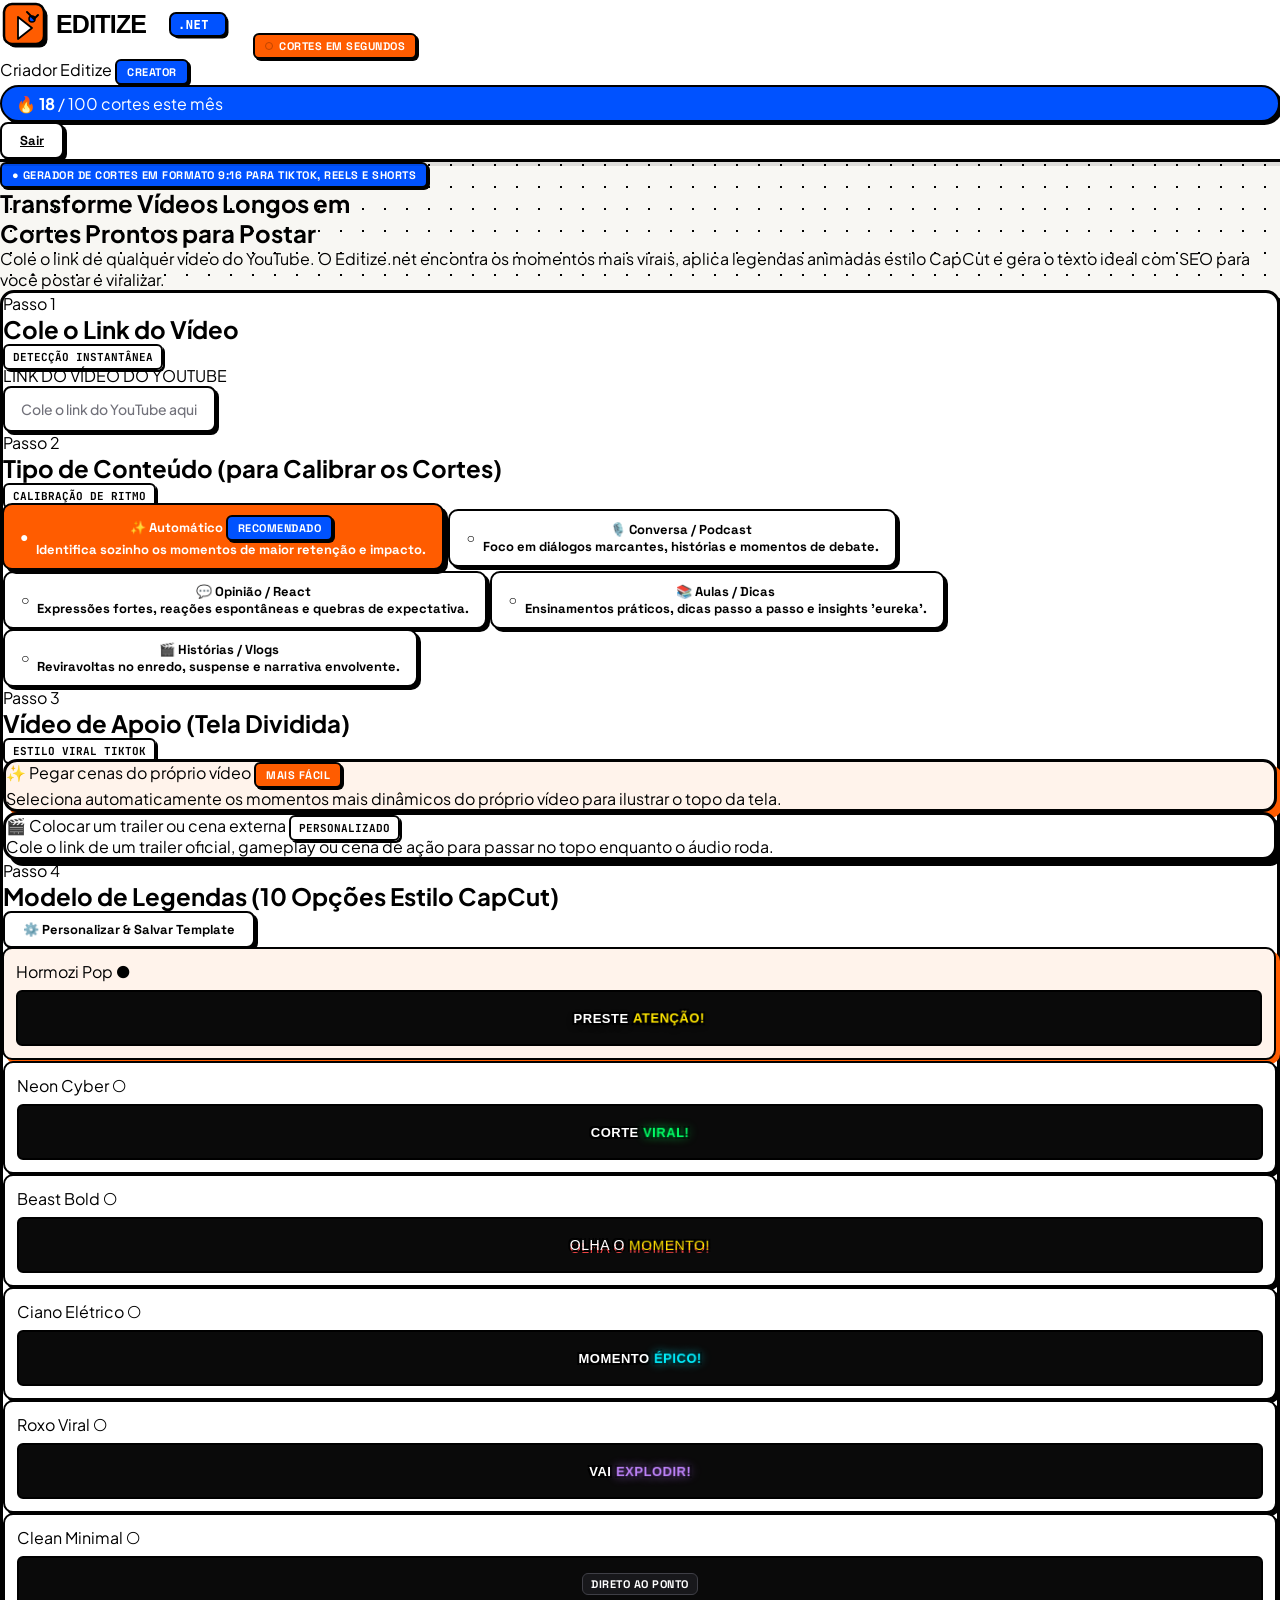
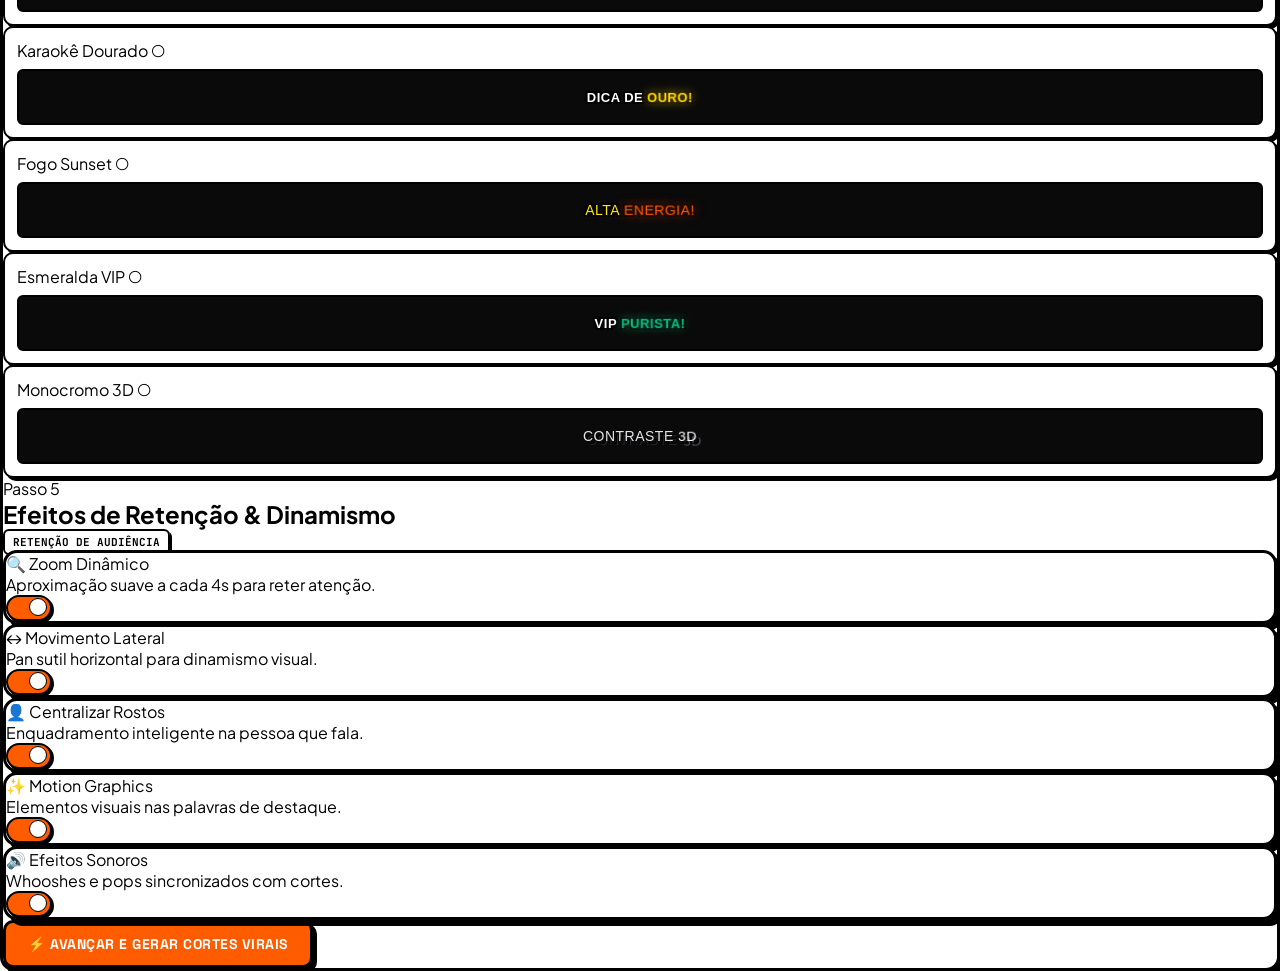
==== public/index.html @ 09a6d40c "feat: Rebranding Editize.net com Neo-Brutalist key visual, renderizacao 9:16 com legendas e limite d" ====
<!DOCTYPE html>
<html lang="pt-BR">
<head>
    <meta charset="UTF-8">
    <meta name="viewport" content="width=device-width, initial-scale=1.0">
    <title>Editize.net — Estúdio de Cortes Virais</title>
    <link rel="icon" type="image/svg+xml" href="/static/favicon.svg">
    <!-- Tailwind CDN para estilização rápida -->
    <script src="https://cdn.tailwindcss.com"></script>
    <link rel="stylesheet" href="/static/css/cortefy.css?v=3.0.0">
    <script>
        // Seleção de Tipo de Conteúdo e Estado do Aplicativo
        window.selectedGenre = 'auto';
        window.selectedSubStyle = 'hormozi_pop';

        window.setGenre = function(genre) {
            window.selectedGenre = genre;
            var chips = document.querySelectorAll('.genre-chip');
            chips.forEach(function(chip) {
                var isMatch = chip.getAttribute('data-genre') === genre || chip.id === 'genre-btn-' + genre;
                var radio = chip.querySelector('.genre-radio');
                var title = chip.querySelector('.text-sm');
                var desc = chip.querySelector('p');
                if (isMatch) {
                    chip.classList.add('genre-chip-active');
                    chip.style.backgroundColor = '#FF5C00';
                    chip.style.borderColor = '#000000';
                    chip.style.color = '#FFFFFF';
                    chip.style.boxShadow = '4px 4px 0px #000000';
                    if (radio) {
                        radio.textContent = '●';
                        radio.style.color = '#FFFFFF';
                    }
                    if (title) title.style.color = '#FFFFFF';
                    if (desc) desc.style.color = '#FFF3EB';
                } else {
                    chip.classList.remove('genre-chip-active');
                    chip.style.backgroundColor = '#FFFFFF';
                    chip.style.borderColor = '#000000';
                    chip.style.color = '#000000';
                    chip.style.boxShadow = '3px 3px 0px #000000';
                    if (radio) {
                        radio.textContent = '○';
                        radio.style.color = '#000000';
                    }
                    if (title) title.style.color = '#000000';
                    if (desc) desc.style.color = '#4B5563';
                }
            });
            var hidden = document.getElementById('selected-genre-input');
            if (hidden) hidden.value = genre;
        };

        window.setSubStyle = function(styleKey) {
            window.selectedSubStyle = styleKey;
            var cards = document.querySelectorAll('.sub-card');
            cards.forEach(function(card) {
                var isMatch = card.getAttribute('data-sub-style') === styleKey;
                var radio = card.querySelector('.sub-radio');
                if (isMatch) {
                    card.classList.add('sub-card-active');
                    if (radio) {
                        radio.textContent = '●';
                        radio.style.color = '#FF5C00';
                    }
                } else {
                    card.classList.remove('sub-card-active');
                    if (radio) {
                        radio.textContent = '○';
                        radio.style.color = '#000000';
                    }
                }
            });
            var hidden = document.getElementById('selected-sub-style-input');
            if (hidden) hidden.value = styleKey;
        };
    </script>
</head>
<body class="selection:bg-[#FF5C00] selection:text-white min-h-screen text-black">

    <!-- Cabeçalho Principal -->
    <header class="header-glass py-4 px-6 md:px-12 flex justify-between items-center sticky top-0 z-50">
        <div class="flex items-center gap-4">
            <img src="/static/logo.svg" alt="Editize.net" class="h-8">
            <span class="badge-neon hidden sm:inline-flex">
                <span class="radar-dot"></span>
                <span>Cortes em Segundos</span>
            </span>
        </div>

        <div class="flex items-center gap-3">
            <!-- Informações do Usuário Logado -->
            <div id="user-header-chip" class="hidden md:flex items-center gap-2 bg-[#F4F3EE] border-2 border-black px-3 py-1.5 rounded-lg text-xs font-bold shadow-[2px_2px_0px_#000]">
                <span id="user-name-display" class="text-black font-black">Criador Editize</span>
                <span id="user-plan-display" class="badge-blue text-[9px] py-0.5 px-1.5 uppercase font-black">Creator</span>
            </div>

            <!-- Contador Mensal de Cortes -->
            <div class="monthly-badge flex items-center gap-2.5 px-3.5 py-1.5 rounded-full text-xs">
                <span class="text-white font-bold">🔥</span>
                <span class="text-white font-bold">
                    <strong id="header-cuts-used" class="text-white font-mono">18</strong> / <span id="header-cuts-limit" class="text-blue-100">100</span> cortes este mês
                </span>
                <div class="w-16 h-2 bg-black/25 rounded-full overflow-hidden border border-black/30 hidden md:block">
                    <div id="header-cuts-bar" class="h-full bg-white rounded-full" style="width: 18%;"></div>
                </div>
            </div>

            <a href="/login" class="btn-secondary text-xs hidden sm:inline-flex" title="Alternar conta ou sair">
                <span>Sair</span>
            </a>
        </div>
    </header>

    <!-- Conteúdo Principal -->
    <main class="max-w-5xl mx-auto px-6 py-10 space-y-12">

        <!-- Apresentação -->
        <section class="text-center space-y-4 pt-2">
            <div class="badge-blue text-xs font-extrabold uppercase tracking-wider mb-1">
                <span>● Gerador de Cortes em Formato 9:16 para TikTok, Reels e Shorts</span>
            </div>
            <h1 class="text-4xl md:text-5xl font-black tracking-tight text-black font-display leading-tight">
                Transforme Vídeos Longos em <br>
                <span class="text-[#FF5C00] underline decoration-[#0052FF] decoration-4 underline-offset-4">Cortes Prontos para Postar</span>
            </h1>
            <p class="text-zinc-700 font-medium text-sm md:text-base max-w-2xl mx-auto">
                Cole o link de qualquer vídeo do YouTube. O Editize.net encontra os momentos mais virais, aplica legendas animadas estilo CapCut e gera o texto ideal com SEO para você postar e viralizar.
            </p>
        </section>

        <!-- Formulário do Estúdio (Passos 1 a 6) -->
        <section class="tech-card p-6 md:p-8 space-y-8">

            <!-- PASSO 1: Escolha do Vídeo -->
            <div class="space-y-4">
                <div class="flex items-center justify-between border-b-2 border-black pb-3">
                    <div class="flex items-center gap-3">
                        <span class="text-[#FF5C00] font-black text-sm uppercase">Passo 1</span>
                        <h2 class="text-lg font-black text-black font-display">Cole o Link do Vídeo</h2>
                    </div>
                    <span class="badge-zinc">Detecção Instantânea</span>
                </div>

                <div class="space-y-3">
                    <div class="flex items-center justify-between">
                        <label class="block text-xs font-black text-zinc-800 tracking-wider">LINK DO VÍDEO DO YOUTUBE</label>
                        <span id="preview-loading-spinner" class="text-xs text-[#FF5C00] font-bold items-center gap-1.5" style="display: none;">
                            <span class="radar-dot"></span>
                            <span>Identificando vídeo...</span>
                        </span>
                    </div>
                    <input 
                        type="text" 
                        id="input-main-url"
                        class="tech-input w-full"
                        placeholder="Cole o link do YouTube aqui (ex: https://www.youtube.com/watch?v=...)"
                        value=""
                        autocomplete="off"
                    >

                    <!-- Card de Prévia Instantânea do Vídeo -->
                    <div id="video-preview-card" class="preview-card p-4 flex flex-col sm:flex-row gap-4 items-center" style="display: none;">
                        <div class="relative w-full sm:w-48 aspect-video rounded-lg overflow-hidden border-2 border-black shrink-0 bg-zinc-950 shadow-[2px_2px_0px_#000]">
                            <img id="preview-thumb" src="" alt="Capa do Vídeo" class="w-full h-full object-cover">
                            <span id="preview-duration" class="absolute bottom-1.5 right-1.5 bg-black text-[11px] text-[#FF5C00] font-mono px-2 py-0.5 rounded border border-black font-bold">--:--</span>
                        </div>
                        <div class="flex-1 text-left space-y-1.5 w-full">
                            <div class="flex items-center gap-2">
                                <span class="badge-neon text-[10px]">
                                    <span class="radar-dot"></span>
                                    <span>Vídeo Identificado</span>
                                </span>
                                <span id="preview-channel" class="text-xs text-zinc-700 font-bold truncate max-w-[200px]"></span>
                            </div>
                            <h3 id="preview-title" class="text-sm sm:text-base font-black text-black line-clamp-2"></h3>
                            <p class="text-xs text-zinc-600 font-medium">
                                Vídeo identificado com sucesso! Configure as preferências abaixo para calibrar seus cortes.
                            </p>
                        </div>
                    </div>
                </div>
            </div>

            <!-- PASSO 2: Tipo de Conteúdo -->
            <div class="space-y-4">
                <div class="flex items-center justify-between border-b-2 border-black pb-3">
                    <div class="flex items-center gap-3">
                        <span class="text-[#FF5C00] font-black text-sm uppercase">Passo 2</span>
                        <h2 class="text-lg font-black text-black font-display">Tipo de Conteúdo (para Calibrar os Cortes)</h2>
                    </div>
                    <span class="badge-zinc">Calibração de Ritmo</span>
                </div>

                <input type="hidden" id="selected-genre-input" value="auto">
                <div id="genre-container" class="grid grid-cols-1 sm:grid-cols-2 md:grid-cols-3 gap-3">
                    <!-- Automático -->
                    <button type="button" data-genre="auto" onclick="setGenre('auto')" id="genre-btn-auto" class="genre-chip genre-chip-active text-left p-3.5 rounded-xl flex items-start gap-3 transition-all" style="background-color: #FF5C00; border-color: #000000; color: #FFFFFF; box-shadow: 4px 4px 0px #000000;">
                        <span class="genre-radio text-base leading-none font-black shrink-0 mt-0.5" style="color: #FFFFFF;">●</span>
                        <div>
                            <div class="text-sm font-black text-white flex items-center gap-1.5">
                                <span>✨ Automático</span>
                                <span class="badge-blue text-[9px] py-0 px-1.5">Recomendado</span>
                            </div>
                            <p class="text-xs text-orange-100 font-medium mt-1">Identifica sozinho os momentos de maior retenção e impacto.</p>
                        </div>
                    </button>

                    <!-- Conversa / Podcast -->
                    <button type="button" data-genre="podcast" onclick="setGenre('podcast')" id="genre-btn-podcast" class="genre-chip text-left p-3.5 rounded-xl flex items-start gap-3 transition-all">
                        <span class="genre-radio text-base leading-none font-black shrink-0 mt-0.5" style="color: #000000;">○</span>
                        <div>
                            <div class="text-sm font-black text-black">🎙️ Conversa / Podcast</div>
                            <p class="text-xs text-zinc-600 font-medium mt-1">Foco em diálogos marcantes, histórias e momentos de debate.</p>
                        </div>
                    </button>

                    <!-- Opinião / React -->
                    <button type="button" data-genre="commentary" onclick="setGenre('commentary')" id="genre-btn-commentary" class="genre-chip text-left p-3.5 rounded-xl flex items-start gap-3 transition-all">
                        <span class="genre-radio text-base leading-none font-black shrink-0 mt-0.5" style="color: #000000;">○</span>
                        <div>
                            <div class="text-sm font-black text-black">💬 Opinião / React</div>
                            <p class="text-xs text-zinc-600 font-medium mt-1">Expressões fortes, reações espontâneas e quebras de expectativa.</p>
                        </div>
                    </button>

                    <!-- Aulas / Dicas -->
                    <button type="button" data-genre="academic" onclick="setGenre('academic')" id="genre-btn-academic" class="genre-chip text-left p-3.5 rounded-xl flex items-start gap-3 transition-all">
                        <span class="genre-radio text-base leading-none font-black shrink-0 mt-0.5" style="color: #000000;">○</span>
                        <div>
                            <div class="text-sm font-black text-black">📚 Aulas / Dicas</div>
                            <p class="text-xs text-zinc-600 font-medium mt-1">Ensinamentos práticos, dicas passo a passo e insights 'eureka'.</p>
                        </div>
                    </button>

                    <!-- Histórias / Vlogs -->
                    <button type="button" data-genre="vlog" onclick="setGenre('vlog')" id="genre-btn-vlog" class="genre-chip text-left p-3.5 rounded-xl flex items-start gap-3 transition-all">
                        <span class="genre-radio text-base leading-none font-black shrink-0 mt-0.5" style="color: #000000;">○</span>
                        <div>
                            <div class="text-sm font-black text-black">🎬 Histórias / Vlogs</div>
                            <p class="text-xs text-zinc-600 font-medium mt-1">Reviravoltas no enredo, suspense e narrativa envolvente.</p>
                        </div>
                    </button>
                </div>
            </div>

            <!-- PASSO 3: Vídeo de Apoio (Tela Dividida) -->
            <div class="space-y-4">
                <div class="flex items-center justify-between border-b-2 border-black pb-3">
                    <div class="flex items-center gap-3">
                        <span class="text-[#FF5C00] font-black text-sm uppercase">Passo 3</span>
                        <h2 class="text-lg font-black text-black font-display">Vídeo de Apoio (Tela Dividida)</h2>
                    </div>
                    <span class="badge-zinc">Estilo Viral TikTok</span>
                </div>

                <div class="grid grid-cols-1 md:grid-cols-2 gap-4">
                    <!-- Opção A: Cenas do próprio vídeo -->
                    <div 
                        id="btn-broll-auto"
                        onclick="setBRollMode('auto_extract')"
                        class="tech-card tech-card-active p-4 cursor-pointer flex flex-col justify-between"
                    >
                        <div class="flex items-center justify-between mb-2">
                            <span class="text-sm font-black text-black">✨ Pegar cenas do próprio vídeo</span>
                            <span class="badge-neon text-[10px]">MAIS FÁCIL</span>
                        </div>
                        <p class="text-xs text-zinc-700 font-medium">
                            Seleciona automaticamente os momentos mais dinâmicos do próprio vídeo para ilustrar o topo da tela.
                        </p>
                    </div>

                    <!-- Opção B: Trailer ou Vídeo Externo -->
                    <div 
                        id="btn-broll-ext"
                        onclick="setBRollMode('external')"
                        class="tech-card p-4 cursor-pointer flex flex-col justify-between"
                    >
                        <div class="flex items-center justify-between mb-2">
                            <span class="text-sm font-black text-black">🎬 Colocar um trailer ou cena externa</span>
                            <span class="badge-zinc text-[10px]">PERSONALIZADO</span>
                        </div>
                        <p class="text-xs text-zinc-700 font-medium">
                            Cole o link de um trailer oficial, gameplay ou cena de ação para passar no topo enquanto o áudio roda.
                        </p>
                    </div>
                </div>

                <!-- Input Condicional de Vídeo Externo -->
                <div id="broll-external-input" class="space-y-2 pt-1" style="display: none;">
                    <label class="block text-xs font-black text-zinc-800 tracking-wider">LINK DO TRAILER OU CENA NO YOUTUBE</label>
                    <input 
                        type="text" 
                        id="input-broll-url"
                        class="tech-input w-full"
                        placeholder="Cole aqui o link do trailer ou cena (ex: https://www.youtube.com/watch?v=...)"
                    >
                </div>
            </div>

            <!-- PASSO 4: Modelo de Legendas (10 Opções CapCut + Personalizador + Template) -->
            <div class="space-y-4">
                <div class="flex items-center justify-between border-b-2 border-black pb-3">
                    <div class="flex items-center gap-3">
                        <span class="text-[#FF5C00] font-black text-sm uppercase">Passo 4</span>
                        <h2 class="text-lg font-black text-black font-display">Modelo de Legendas (10 Opções Estilo CapCut)</h2>
                    </div>
                    <button type="button" onclick="toggleCustomizeDrawer()" class="btn-secondary text-xs py-1.5 px-3">
                        <span>⚙️ Personalizar & Salvar Template</span>
                    </button>
                </div>

                <input type="hidden" id="selected-sub-style-input" value="hormozi_pop">

                <!-- Grid com os 10 Modelos -->
                <div class="grid grid-cols-2 sm:grid-cols-3 md:grid-cols-5 gap-3">
                    
                    <!-- 1. Hormozi Pop -->
                    <div data-sub-style="hormozi_pop" onclick="setSubStyle('hormozi_pop')" class="sub-card sub-card-active">
                        <div class="flex items-center justify-between">
                            <span class="text-xs font-black text-black">Hormozi Pop</span>
                            <span class="sub-radio text-[#FF5C00] font-black text-xs">●</span>
                        </div>
                        <div class="sub-preview-box">
                            <span class="sub-style-hormozi">PRESTE <span class="anim-word">ATENÇÃO!</span></span>
                        </div>
                    </div>

                    <!-- 2. Neon Cyber -->
                    <div data-sub-style="neon_cyber" onclick="setSubStyle('neon_cyber')" class="sub-card">
                        <div class="flex items-center justify-between">
                            <span class="text-xs font-black text-black">Neon Cyber</span>
                            <span class="sub-radio text-black font-black text-xs">○</span>
                        </div>
                        <div class="sub-preview-box">
                            <span class="sub-style-neon">CORTE <span class="anim-word">VIRAL!</span></span>
                        </div>
                    </div>

                    <!-- 3. Beast Bold -->
                    <div data-sub-style="beast_bold" onclick="setSubStyle('beast_bold')" class="sub-card">
                        <div class="flex items-center justify-between">
                            <span class="text-xs font-black text-black">Beast Bold</span>
                            <span class="sub-radio text-black font-black text-xs">○</span>
                        </div>
                        <div class="sub-preview-box">
                            <span class="sub-style-beast">OLHA O <span class="anim-word">MOMENTO!</span></span>
                        </div>
                    </div>

                    <!-- 4. Ciano Elétrico -->
                    <div data-sub-style="cyan_electric" onclick="setSubStyle('cyan_electric')" class="sub-card">
                        <div class="flex items-center justify-between">
                            <span class="text-xs font-black text-black">Ciano Elétrico</span>
                            <span class="sub-radio text-black font-black text-xs">○</span>
                        </div>
                        <div class="sub-preview-box">
                            <span class="sub-style-cyan">MOMENTO <span class="anim-word">ÉPICO!</span></span>
                        </div>
                    </div>

                    <!-- 5. Roxo Viral -->
                    <div data-sub-style="purple_viral" onclick="setSubStyle('purple_viral')" class="sub-card">
                        <div class="flex items-center justify-between">
                            <span class="text-xs font-black text-black">Roxo Viral</span>
                            <span class="sub-radio text-black font-black text-xs">○</span>
                        </div>
                        <div class="sub-preview-box">
                            <span class="sub-style-purple">VAI <span class="anim-word">EXPLODIR!</span></span>
                        </div>
                    </div>

                    <!-- 6. Clean Minimal -->
                    <div data-sub-style="clean_minimal" onclick="setSubStyle('clean_minimal')" class="sub-card">
                        <div class="flex items-center justify-between">
                            <span class="text-xs font-black text-black">Clean Minimal</span>
                            <span class="sub-radio text-black font-black text-xs">○</span>
                        </div>
                        <div class="sub-preview-box">
                            <span class="sub-style-minimal">DIRETO AO PONTO</span>
                        </div>
                    </div>

                    <!-- 7. Karaokê Dourado -->
                    <div data-sub-style="gold_karaoke" onclick="setSubStyle('gold_karaoke')" class="sub-card">
                        <div class="flex items-center justify-between">
                            <span class="text-xs font-black text-black">Karaokê Dourado</span>
                            <span class="sub-radio text-black font-black text-xs">○</span>
                        </div>
                        <div class="sub-preview-box">
                            <span class="sub-style-gold">DICA DE <span class="anim-word">OURO!</span></span>
                        </div>
                    </div>

                    <!-- 8. Fogo Sunset -->
                    <div data-sub-style="fire_sunset" onclick="setSubStyle('fire_sunset')" class="sub-card">
                        <div class="flex items-center justify-between">
                            <span class="text-xs font-black text-black">Fogo Sunset</span>
                            <span class="sub-radio text-black font-black text-xs">○</span>
                        </div>
                        <div class="sub-preview-box">
                            <span class="sub-style-fire">ALTA <span class="anim-word">ENERGIA!</span></span>
                        </div>
                    </div>

                    <!-- 9. Esmeralda VIP -->
                    <div data-sub-style="emerald_vip" onclick="setSubStyle('emerald_vip')" class="sub-card">
                        <div class="flex items-center justify-between">
                            <span class="text-xs font-black text-black">Esmeralda VIP</span>
                            <span class="sub-radio text-black font-black text-xs">○</span>
                        </div>
                        <div class="sub-preview-box">
                            <span class="sub-style-emerald">VIP <span class="anim-word">PURISTA!</span></span>
                        </div>
                    </div>

                    <!-- 10. Monocromo 3D -->
                    <div data-sub-style="monochrome_3d" onclick="setSubStyle('monochrome_3d')" class="sub-card">
                        <div class="flex items-center justify-between">
                            <span class="text-xs font-black text-black">Monocromo 3D</span>
                            <span class="sub-radio text-black font-black text-xs">○</span>
                        </div>
                        <div class="sub-preview-box">
                            <span class="sub-style-mono3d">CONTRASTE <span class="anim-word">3D</span></span>
                        </div>
                    </div>

                </div>

                <!-- Gaveta Expansível de Personalização e Template -->
                <div id="sub-customizer-drawer" class="preview-card p-5 space-y-4" style="display: none;">
                    <div class="flex items-center justify-between border-b-2 border-black pb-2">
                        <span class="text-xs font-black text-black flex items-center gap-2">
                            <span>🎨 Personalizador de Legenda</span>
                            <span id="saved-template-badge" class="badge-neon text-[9px]" style="display: none;">Template Ativo</span>
                        </span>
                        <span class="text-[11px] text-zinc-600 font-bold">Ajuste fino visual</span>
                    </div>

                    <div class="grid grid-cols-1 sm:grid-cols-2 md:grid-cols-4 gap-4">
                        <!-- Cor do Destaque -->
                        <div class="space-y-1.5">
                            <label class="block text-[11px] font-black text-zinc-800 uppercase">COR DO DESTAQUE</label>
                            <div class="flex items-center gap-2">
                                <input type="color" id="custom-sub-color" value="#FF5C00" class="w-8 h-8 rounded border-2 border-black bg-transparent cursor-pointer">
                                <span id="custom-sub-color-label" class="text-xs font-mono font-bold text-black">#FF5C00</span>
                            </div>
                        </div>

                        <!-- Tamanho da Fonte -->
                        <div class="space-y-1.5">
                            <label class="block text-[11px] font-black text-zinc-800 uppercase">TAMANHO DO TEXTO</label>
                            <select id="custom-sub-size" class="tech-input w-full py-1.5 text-xs">
                                <option value="64">Pequeno (64px)</option>
                                <option value="76" selected>Médio (76px - Ideal)</option>
                                <option value="86">Grande (86px - Impacto)</option>
                            </select>
                        </div>

                        <!-- Posição da Legenda -->
                        <div class="space-y-1.5">
                            <label class="block text-[11px] font-black text-zinc-800 uppercase">POSIÇÃO NA TELA</label>
                            <select id="custom-sub-position" class="tech-input w-full py-1.5 text-xs">
                                <option value="360">Inferior (Padrão)</option>
                                <option value="520" selected>Centro Inferior (Melhor Retenção)</option>
                                <option value="750">Centro da Tela</option>
                            </select>
                        </div>

                        <!-- Ações de Template -->
                        <div class="space-y-1.5 flex flex-col justify-end">
                            <button type="button" onclick="saveSubtitleTemplate()" class="btn-neon text-xs py-2 justify-center">
                                <span>💾 Salvar Como Meu Template</span>
                            </button>
                        </div>
                    </div>
                </div>
            </div>

            <!-- PASSO 5: Toggles de Efeitos Cinematográficos -->
            <div class="space-y-4">
                <div class="flex items-center justify-between border-b-2 border-black pb-3">
                    <div class="flex items-center gap-3">
                        <span class="text-[#FF5C00] font-black text-sm uppercase">Passo 5</span>
                        <h2 class="text-lg font-black text-black font-display">Efeitos de Retenção & Dinamismo</h2>
                    </div>
                    <span class="badge-zinc">Retenção de Audiência</span>
                </div>

                <div class="grid grid-cols-1 sm:grid-cols-2 md:grid-cols-3 gap-3">
                    
                    <!-- Toggle 1: Zoom Dinâmico -->
                    <div class="tech-card p-3.5 flex items-center justify-between gap-3">
                        <div class="space-y-0.5">
                            <div class="text-xs font-black text-black flex items-center gap-1.5">
                                <span>🔍 Zoom Dinâmico</span>
                            </div>
                            <p class="text-[11px] text-zinc-600 font-medium">Aproximação suave a cada 4s para reter atenção.</p>
                        </div>
                        <label class="toggle-switch">
                            <input type="checkbox" id="toggle-zoom" checked>
                            <span class="toggle-slider"></span>
                        </label>
                    </div>

                    <!-- Toggle 2: Movimento Lateral -->
                    <div class="tech-card p-3.5 flex items-center justify-between gap-3">
                        <div class="space-y-0.5">
                            <div class="text-xs font-black text-black flex items-center gap-1.5">
                                <span>↔️ Movimento Lateral</span>
                            </div>
                            <p class="text-[11px] text-zinc-600 font-medium">Pan sutil horizontal para dinamismo visual.</p>
                        </div>
                        <label class="toggle-switch">
                            <input type="checkbox" id="toggle-drift" checked>
                            <span class="toggle-slider"></span>
                        </label>
                    </div>

                    <!-- Toggle 3: Centralizar Rostos -->
                    <div class="tech-card p-3.5 flex items-center justify-between gap-3">
                        <div class="space-y-0.5">
                            <div class="text-xs font-black text-black flex items-center gap-1.5">
                                <span>👤 Centralizar Rostos</span>
                            </div>
                            <p class="text-[11px] text-zinc-600 font-medium">Enquadramento inteligente na pessoa que fala.</p>
                        </div>
                        <label class="toggle-switch">
                            <input type="checkbox" id="toggle-center-face" checked>
                            <span class="toggle-slider"></span>
                        </label>
                    </div>

                    <!-- Toggle 4: Incluir Motion Graphics -->
                    <div class="tech-card p-3.5 flex items-center justify-between gap-3">
                        <div class="space-y-0.5">
                            <div class="text-xs font-black text-black flex items-center gap-1.5">
                                <span>✨ Motion Graphics</span>
                            </div>
                            <p class="text-[11px] text-zinc-600 font-medium">Elementos visuais nas palavras de destaque.</p>
                        </div>
                        <label class="toggle-switch">
                            <input type="checkbox" id="toggle-motion-graphics" checked>
                            <span class="toggle-slider"></span>
                        </label>
                    </div>

                    <!-- Toggle 5: Efeitos Sonoros -->
                    <div class="tech-card p-3.5 flex items-center justify-between gap-3">
                        <div class="space-y-0.5">
                            <div class="text-xs font-black text-black flex items-center gap-1.5">
                                <span>🔊 Efeitos Sonoros</span>
                            </div>
                            <p class="text-[11px] text-zinc-600 font-medium">Whooshes e pops sincronizados com cortes.</p>
                        </div>
                        <label class="toggle-switch">
                            <input type="checkbox" id="toggle-sound-effects" checked>
                            <span class="toggle-slider"></span>
                        </label>
                    </div>

                </div>
            </div>

            <!-- PASSO 6: Botão de Ação "Avançar!" -->
            <div class="pt-4 space-y-4">
                <button id="btn-advance" onclick="startAnalysis()" class="btn-neon w-full py-4 text-base font-black tracking-wider flex items-center justify-center gap-2">
                    <span>⚡ Avançar e Gerar Cortes Virais</span>
                </button>

                <!-- Barra de Progresso Ultra-Rápida -->
                <div id="progress-section" class="space-y-2 pt-2" style="display: none;">
                    <div class="flex justify-between text-xs text-black font-black">
                        <span id="progress-status" class="flex items-center gap-2">
                            <span class="radar-dot"></span>
                            <span>Iniciando processamento em alta velocidade...</span>
                        </span>
                        <span id="progress-percent" class="text-[#FF5C00] font-black font-mono">0%</span>
                    </div>
                    <div class="progress-neon-bar">
                        <div id="progress-fill" class="progress-neon-fill" style="width: 0%;"></div>
                    </div>
                </div>
            </div>

        </section>

        <!-- SEÇÃO DE RESULTADOS: 5 Cortes Iniciais Ranqueados com SEO -->
        <section id="cuts-section" class="space-y-6" style="display: none;">
            <div class="flex flex-col sm:flex-row sm:items-center justify-between gap-3 border-b-2 border-black pb-4">
                <div class="space-y-1">
                    <div class="flex items-center gap-2">
                        <span class="badge-blue text-xs">
                            <span class="radar-dot" style="background: #FFFFFF;"></span>
                            <span>Cortes Ranqueados</span>
                        </span>
                        <h2 class="text-xl font-black text-black font-display">5 Melhores Momentos Encontrados</h2>
                    </div>
                    <p class="text-xs text-zinc-600 font-medium">Ordenados do maior para o menor potencial de retenção e viralização.</p>
                </div>
                <span id="project-title-display" class="badge-zinc truncate max-w-sm"></span>
            </div>

            <!-- Grid de Cortes com Player Embutido em Cada Card -->
            <div id="cuts-container" class="grid grid-cols-1 gap-6">
                <!-- Preenchido via app.js -->
            </div>

            <!-- Botão de Gerar Mais 5 Cortes -->
            <div class="pt-6 flex justify-center">
                <button id="btn-more-cuts" onclick="generateMoreCuts()" class="btn-secondary py-3 px-8 text-sm font-black flex items-center gap-2">
                    <span>⚡ Gerar +5 Cortes Deste Vídeo</span>
                </button>
            </div>
        </section>

        <!-- Progresso de Renderização de Vídeo -->
        <div id="render-progress-section" class="preview-card p-6 space-y-3" style="display: none;">
            <div class="flex items-center justify-between">
                <div class="flex items-center gap-2">
                    <span class="radar-dot"></span>
                    <span id="render-progress-status" class="text-sm font-black text-black">Criando seu corte em 9:16...</span>
                </div>
                <span class="badge-neon text-xs">Renderizador Ultra-Rápido</span>
            </div>
            <div class="progress-neon-bar">
                <div id="render-progress-fill" class="progress-neon-fill" style="width: 0%;"></div>
            </div>
        </div>

    </main>

    <!-- Modal do Vídeo Pronto -->
    <div id="video-modal" class="modal-overlay" style="display: none;">
        <div class="tech-card p-6 max-w-sm w-full mx-4 flex flex-col items-center gap-4 relative">
            <button onclick="closeVideoModal()" class="absolute top-4 right-4 text-black hover:text-[#FF5C00] font-black text-lg">✕</button>
            
            <div class="flex items-center gap-2 self-start mb-1">
                <span class="radar-dot"></span>
                <span class="text-sm font-black text-black">Seu Vídeo Está Pronto!</span>
            </div>

            <!-- Player 9:16 de Celular -->
            <div class="w-full aspect-[9/16] bg-black rounded-lg overflow-hidden border-2 border-black relative shadow-[4px_4px_0px_#000]">
                <video id="modal-video-player" controls class="w-full h-full object-cover"></video>
            </div>

            <div class="flex gap-3 w-full mt-2">
                <button onclick="closeVideoModal()" class="btn-secondary flex-1 justify-center">Fechar</button>
                <a id="modal-download-btn" href="#" class="btn-neon flex-1 justify-center text-center">
                    Baixar Vídeo (MP4)
                </a>
            </div>
        </div>
    </div>

    <!-- Notificações Flutuantes -->
    <div id="toast-container"></div>

    <script src="/static/js/app.js?v=3.1.0"></script>
    <script>
        // Carrega dados do usuário logado no cabeçalho
        fetch('/api/auth/me')
            .then(function(r) { return r.json(); })
            .then(function(user) {
                if (user && user.name) {
                    var nameEl = document.getElementById('user-name-display');
                    var planEl = document.getElementById('user-plan-display');
                    if (nameEl) nameEl.innerText = user.name;
                    if (planEl) planEl.innerText = (user.plan || 'Free').toUpperCase();
                }
            })
            .catch(function() {});

        // Detecta se veio com parâmetro ?url= da landing page
        var urlParams = new URLSearchParams(window.location.search);
        var initialUrl = urlParams.get('url');
        if (initialUrl) {
            var inputUrl = document.getElementById('input-main-url');
            if (inputUrl) {
                inputUrl.value = initialUrl;
                setTimeout(function() {
                    if (window.handleUrlChange) window.handleUrlChange(initialUrl);
                }, 200);
            }
        }
    </script>
</body>
</html>
---- static/css/cortefy.css ----
/* ==========================================================================
   CORTEFY — Neo-Brutalist Design System
   Key Visual: Laranja (#FF5C00) + Branco (#FFFFFF) + Azul (#0052FF) + Preto (#000000)
   ========================================================================== */

@import url('https://fonts.googleapis.com/css2?family=Plus+Jakarta+Sans:wght@400;500;600;700;800;900&family=Space+Grotesk:wght@600;700;800;900&family=JetBrains+Mono:wght@500;700;800&display=swap');

:root {
  --neo-orange: #FF5C00;
  --neo-orange-hover: #E04F00;
  --neo-orange-subtle: #FFF3EB;
  --neo-blue: #0052FF;
  --neo-blue-hover: #003ECC;
  --neo-blue-subtle: #EBF2FF;
  --neo-white: #FFFFFF;
  --neo-canvas: #F8F7F3;
  --neo-canvas-card: #FFFFFF;
  --neo-black: #000000;
  --neo-dark: #121214;
  --neo-gray-100: #F4F3EE;
  --neo-gray-200: #E5E4DE;
  --neo-gray-400: #71717A;
  --neo-gray-700: #27272A;
  
  --border-neo: 3px solid #000000;
  --border-neo-sm: 2px solid #000000;
  --border-neo-thick: 3.5px solid #000000;

  --shadow-neo-xs: 2px 2px 0px #000000;
  --shadow-neo-sm: 3px 3px 0px #000000;
  --shadow-neo: 4px 4px 0px #000000;
  --shadow-neo-md: 5px 5px 0px #000000;
  --shadow-neo-lg: 6px 6px 0px #000000;
  --shadow-neo-xl: 8px 8px 0px #000000;

  --font-sans: 'Plus Jakarta Sans', -apple-system, BlinkMacSystemFont, 'Segoe UI', Roboto, sans-serif;
  --font-display: 'Space Grotesk', -apple-system, BlinkMacSystemFont, sans-serif;
  --font-mono: 'JetBrains Mono', monospace;
}

* {
  margin: 0;
  padding: 0;
  box-sizing: border-box;
}

::selection {
  background-color: var(--neo-orange);
  color: #FFFFFF;
}

body {
  background-color: var(--neo-canvas);
  color: var(--neo-black);
  font-family: var(--font-sans);
  min-height: 100vh;
  overflow-x: hidden;
  position: relative;
  /* Neo-Brutalist dot grid pattern */
  background-image: radial-gradient(#000000 1.2px, transparent 1.2px);
  background-size: 22px 22px;
}

/* ==========================================================================
   Header Neo-Brutalista
   ========================================================================== */
.header-glass {
  background: var(--neo-white);
  border-bottom: var(--border-neo-thick);
  box-shadow: 0 4px 0px rgba(0, 0, 0, 0.1);
  position: sticky;
  top: 0;
  z-index: 50;
}

/* ==========================================================================
   Cartões Neo-Brutalistas
   ========================================================================== */
.tech-card {
  background: var(--neo-white);
  border: var(--border-neo-thick);
  border-radius: 14px;
  box-shadow: var(--shadow-neo-lg);
  transition: all 0.15s cubic-bezier(0.2, 0, 0, 1);
  position: relative;
}

.tech-card:hover {
  transform: translate(-1px, -1px);
  box-shadow: 8px 8px 0px #000000;
}

.tech-card-active {
  border-color: #000000 !important;
  background: var(--neo-orange-subtle) !important;
  box-shadow: 6px 6px 0px var(--neo-orange) !important;
}

/* ==========================================================================
   Botões Neo-Brutalistas
   ========================================================================== */
.btn-neon, .btn-primary {
  background: var(--neo-orange);
  color: #FFFFFF;
  font-family: var(--font-display);
  font-weight: 800;
  font-size: 14px;
  border-radius: 10px;
  padding: 12px 22px;
  border: var(--border-neo);
  box-shadow: var(--shadow-neo);
  cursor: pointer;
  display: inline-flex;
  align-items: center;
  justify-content: center;
  gap: 8px;
  transition: all 0.12s ease;
  text-transform: uppercase;
  letter-spacing: 0.5px;
  user-select: none;
}

.btn-neon:hover, .btn-primary:hover {
  background: var(--neo-orange-hover);
  transform: translate(-2px, -2px);
  box-shadow: var(--shadow-neo-lg);
}

.btn-neon:active, .btn-primary:active {
  transform: translate(2px, 2px);
  box-shadow: 1px 1px 0px #000000;
}

.btn-secondary {
  background: var(--neo-white);
  color: var(--neo-black);
  font-family: var(--font-display);
  border: var(--border-neo-sm);
  border-radius: 8px;
  padding: 8px 18px;
  font-size: 13px;
  font-weight: 700;
  box-shadow: var(--shadow-neo-sm);
  cursor: pointer;
  transition: all 0.12s ease;
  display: inline-flex;
  align-items: center;
  gap: 8px;
  user-select: none;
}

.btn-secondary:hover {
  background: var(--neo-blue-subtle);
  color: var(--neo-blue);
  transform: translate(-1px, -1px);
  box-shadow: var(--shadow-neo);
}

.btn-secondary:active {
  transform: translate(2px, 2px);
  box-shadow: 0px 0px 0px #000000;
}

.btn-blue {
  background: var(--neo-blue);
  color: #FFFFFF;
  font-family: var(--font-display);
  font-weight: 800;
  border: var(--border-neo-sm);
  border-radius: 8px;
  padding: 10px 18px;
  box-shadow: var(--shadow-neo-sm);
  cursor: pointer;
  transition: all 0.12s ease;
  display: inline-flex;
  align-items: center;
  justify-content: center;
  gap: 8px;
}

.btn-blue:hover {
  background: var(--neo-blue-hover);
  transform: translate(-2px, -2px);
  box-shadow: var(--shadow-neo-md);
}

.btn-blue:active {
  transform: translate(2px, 2px);
  box-shadow: 1px 1px 0px #000000;
}

/* ==========================================================================
   Inputs e Campos de Texto
   ========================================================================== */
.tech-input {
  background: var(--neo-white);
  border: var(--border-neo-sm);
  color: var(--neo-black);
  border-radius: 8px;
  padding: 12px 16px;
  font-size: 14px;
  font-weight: 600;
  outline: none;
  box-shadow: var(--shadow-neo-sm);
  transition: all 0.15s ease;
  font-family: var(--font-sans);
}

.tech-input::placeholder {
  color: var(--neo-gray-400);
  font-weight: 500;
}

.tech-input:focus {
  border-color: var(--neo-black);
  box-shadow: 4px 4px 0px var(--neo-orange);
}

/* ==========================================================================
   Badges e Adesivos (Stickers Neo-Brutalistas)
   ========================================================================== */
.badge-neon {
  background: var(--neo-orange);
  color: #FFFFFF;
  border: var(--border-neo-sm);
  box-shadow: var(--shadow-neo-xs);
  font-family: var(--font-display);
  font-size: 11px;
  font-weight: 800;
  padding: 4px 10px;
  border-radius: 6px;
  display: inline-flex;
  align-items: center;
  gap: 6px;
  text-transform: uppercase;
  letter-spacing: 0.5px;
}

.badge-blue {
  background: var(--neo-blue);
  color: #FFFFFF;
  border: var(--border-neo-sm);
  box-shadow: var(--shadow-neo-xs);
  font-family: var(--font-display);
  font-size: 11px;
  font-weight: 800;
  padding: 4px 10px;
  border-radius: 6px;
  display: inline-flex;
  align-items: center;
  gap: 6px;
  text-transform: uppercase;
  letter-spacing: 0.5px;
}

.badge-zinc {
  background: var(--neo-white);
  color: var(--neo-black);
  border: var(--border-neo-sm);
  box-shadow: var(--shadow-neo-xs);
  font-family: var(--font-mono);
  font-size: 11px;
  font-weight: 700;
  padding: 4px 8px;
  border-radius: 6px;
  text-transform: uppercase;
}

/* Radar Pulsante Neo */
.radar-dot {
  width: 8px;
  height: 8px;
  background-color: var(--neo-orange);
  border-radius: 50%;
  position: relative;
  display: inline-block;
  border: 1px solid #000000;
}

.radar-dot::after {
  content: '';
  position: absolute;
  top: -3px;
  left: -3px;
  width: 12px;
  height: 12px;
  border-radius: 50%;
  background: var(--neo-orange);
  opacity: 0.75;
  animation: pulseRadar 1.6s infinite ease-out;
}

@keyframes pulseRadar {
  0% { transform: scale(1); opacity: 0.9; }
  100% { transform: scale(2.5); opacity: 0; }
}

/* ==========================================================================
   Chips de Gênero / Tipo de Conteúdo (Passo 2)
   ========================================================================== */
.genre-chip {
  background: var(--neo-white);
  border: var(--border-neo-sm);
  color: var(--neo-black);
  padding: 10px 16px;
  border-radius: 10px;
  font-size: 13px;
  font-family: var(--font-display);
  font-weight: 700;
  cursor: pointer;
  box-shadow: var(--shadow-neo-sm);
  transition: all 0.12s ease;
  display: inline-flex;
  align-items: center;
  gap: 8px;
  user-select: none;
}

.genre-chip:hover {
  transform: translate(-1px, -1px);
  box-shadow: var(--shadow-neo);
  background: var(--neo-orange-subtle);
}

.genre-chip:active {
  transform: translate(2px, 2px);
  box-shadow: 1px 1px 0px #000;
}

.genre-chip-active {
  background: var(--neo-orange) !important;
  color: #FFFFFF !important;
  border-color: #000000 !important;
  box-shadow: 4px 4px 0px #000000 !important;
  transform: translate(-1px, -1px);
}

.genre-radio {
  font-size: 14px;
  line-height: 1;
  font-weight: 900;
  display: inline-block;
  color: #000000;
}

.genre-chip-active .genre-radio {
  color: #FFFFFF !important;
}

/* ==========================================================================
   Contador Mensal de Cortes (Header)
   ========================================================================== */
.monthly-badge {
  background: var(--neo-blue);
  color: #FFFFFF;
  border: var(--border-neo-sm);
  box-shadow: var(--shadow-neo-sm);
  border-radius: 9999px;
  padding: 6px 14px;
}

/* ==========================================================================
   Passo 4: 10 Modelos de Legendas (100% Corrigidas e Sem Bugs)
   ========================================================================== */
.sub-card {
  background: var(--neo-white);
  border: var(--border-neo-sm);
  border-radius: 10px;
  padding: 12px;
  cursor: pointer;
  transition: all 0.12s ease;
  display: flex;
  flex-direction: column;
  justify-content: space-between;
  gap: 8px;
  position: relative;
  box-shadow: var(--shadow-neo-sm);
  user-select: none;
}

.sub-card:hover {
  transform: translate(-2px, -2px);
  box-shadow: var(--shadow-neo-md);
}

.sub-card:active {
  transform: translate(2px, 2px);
  box-shadow: 1px 1px 0px #000000;
}

.sub-card-active {
  border-color: #000000 !important;
  background: var(--neo-orange-subtle) !important;
  box-shadow: 4px 4px 0px var(--neo-orange) !important;
  transform: translate(-1px, -1px);
}

.sub-preview-box {
  background: #0A0A0A;
  border: 2px solid #000000;
  border-radius: 6px;
  padding: 12px 6px;
  min-height: 56px;
  display: flex;
  align-items: center;
  justify-content: center;
  text-align: center;
  overflow: hidden;
  position: relative;
}

/* Animação Suave Sem Reflow ou Pulos */
@keyframes wordPop {
  0%, 100% {
    transform: scale(1);
  }
  50% {
    transform: scale(1.08);
  }
}

.anim-word {
  display: inline-block;
  transform-origin: center;
  will-change: transform;
  animation: wordPop 1.4s infinite ease-in-out;
}

/* Estilos de Legendas 100% Nítidos com Borda 4-Direções */
.sub-style-hormozi {
  font-family: 'Arial Black', Impact, sans-serif;
  color: #FFFFFF;
  text-shadow: 2px 2px 0 #000, -2px -2px 0 #000, 2px -2px 0 #000, -2px 2px 0 #000, 0 3px 6px rgba(0,0,0,0.9);
  text-transform: uppercase;
  font-size: 13px;
  font-weight: 900;
  letter-spacing: 0.5px;
  white-space: nowrap;
}
.sub-style-hormozi .anim-word {
  color: #FFE600 !important;
}

.sub-style-neon {
  font-family: 'Arial Black', sans-serif;
  color: #FFFFFF;
  text-shadow: 2px 2px 0 #000, -2px -2px 0 #000, 2px -2px 0 #000, -2px 2px 0 #000;
  text-transform: uppercase;
  font-size: 13px;
  font-weight: 900;
  letter-spacing: 0.5px;
  white-space: nowrap;
}
.sub-style-neon .anim-word {
  color: #00FF66 !important;
  text-shadow: 0 0 10px rgba(0, 255, 102, 0.9), 2px 2px 0 #000, -2px -2px 0 #000, 2px -2px 0 #000, -2px 2px 0 #000;
}

/* Beast Bold: CORRIGIDO! Texto amarelo com contorno preto nítido e destaque vermelho contrastante */
.sub-style-beast {
  font-family: Impact, sans-serif;
  color: #FFFFFF;
  text-shadow: 2px 2px 0 #000, -2px -2px 0 #000, 2px -2px 0 #000, -2px 2px 0 #000, 0 3px 0 #EF4444;
  text-transform: uppercase;
  font-size: 14px;
  letter-spacing: 0.5px;
  white-space: nowrap;
}
.sub-style-beast .anim-word {
  color: #FFE600 !important;
  text-shadow: 2px 2px 0 #000, -2px -2px 0 #000, 2px -2px 0 #000, -2px 2px 0 #000, 0 3px 0 #EF4444;
}

.sub-style-cyan {
  font-family: 'Arial Black', sans-serif;
  color: #FFFFFF;
  text-shadow: 2px 2px 0 #000, -2px -2px 0 #000, 2px -2px 0 #000, -2px 2px 0 #000;
  text-transform: uppercase;
  font-size: 13px;
  font-weight: 900;
  letter-spacing: 0.5px;
  white-space: nowrap;
}
.sub-style-cyan .anim-word {
  color: #00F0FF !important;
  text-shadow: 0 0 10px rgba(0, 240, 255, 0.9), 2px 2px 0 #000, -2px -2px 0 #000, 2px -2px 0 #000, -2px 2px 0 #000;
}

.sub-style-purple {
  font-family: 'Arial Black', sans-serif;
  color: #FFFFFF;
  text-shadow: 2px 2px 0 #000, -2px -2px 0 #000, 2px -2px 0 #000, -2px 2px 0 #000;
  text-transform: uppercase;
  font-size: 13px;
  font-weight: 900;
  letter-spacing: 0.5px;
  white-space: nowrap;
}
.sub-style-purple .anim-word {
  color: #C084FC !important;
  text-shadow: 0 0 10px rgba(192, 132, 252, 0.9), 2px 2px 0 #000, -2px -2px 0 #000, 2px -2px 0 #000, -2px 2px 0 #000;
}

.sub-style-minimal {
  font-family: var(--font-display);
  color: #FFFFFF;
  background: #18181B;
  border: 1.5px solid #3F3F46;
  padding: 3px 8px;
  border-radius: 6px;
  font-size: 11px;
  font-weight: 800;
  text-transform: uppercase;
  letter-spacing: 0.5px;
  white-space: nowrap;
}
.sub-style-minimal .anim-word {
  color: var(--neo-orange) !important;
}

.sub-style-gold {
  font-family: 'Arial Black', sans-serif;
  color: #FFFFFF;
  text-shadow: 2px 2px 0 #000, -2px -2px 0 #000, 2px -2px 0 #000, -2px 2px 0 #000;
  text-transform: uppercase;
  font-size: 13px;
  font-weight: 900;
  letter-spacing: 0.5px;
  white-space: nowrap;
}
.sub-style-gold .anim-word {
  color: #FFD700 !important;
  text-shadow: 0 0 10px rgba(255, 215, 0, 0.9), 2px 2px 0 #000, -2px -2px 0 #000, 2px -2px 0 #000, -2px 2px 0 #000;
}

.sub-style-fire {
  font-family: Impact, sans-serif;
  color: #FFE600;
  text-shadow: 2px 2px 0 #000, -2px -2px 0 #000, 2px -2px 0 #000, -2px 2px 0 #000;
  text-transform: uppercase;
  font-size: 14px;
  letter-spacing: 0.5px;
  white-space: nowrap;
}
.sub-style-fire .anim-word {
  color: var(--neo-orange) !important;
  text-shadow: 0 0 12px rgba(255, 92, 0, 0.9), 2px 2px 0 #000, -2px -2px 0 #000, 2px -2px 0 #000, -2px 2px 0 #000;
}

.sub-style-emerald {
  font-family: 'Arial Black', sans-serif;
  color: #FFFFFF;
  text-shadow: 2px 2px 0 #000, -2px -2px 0 #000, 2px -2px 0 #000, -2px 2px 0 #000;
  text-transform: uppercase;
  font-size: 13px;
  font-weight: 800;
  letter-spacing: 0.5px;
  white-space: nowrap;
}
.sub-style-emerald .anim-word {
  color: #10B981 !important;
  text-shadow: 0 0 10px rgba(16, 185, 129, 0.9), 2px 2px 0 #000, -2px -2px 0 #000, 2px -2px 0 #000, -2px 2px 0 #000;
}

.sub-style-mono3d {
  font-family: Impact, sans-serif;
  color: #E4E4E7;
  text-shadow: 3px 3px 0 #000, 4px 4px 0 #27272A;
  text-transform: uppercase;
  font-size: 14px;
  letter-spacing: 0.5px;
  white-space: nowrap;
}
.sub-style-mono3d .anim-word {
  color: #FFFFFF !important;
  text-shadow: 3px 3px 0 #000, 5px 5px 0 #52525B;
}

/* ==========================================================================
   Passo 5: Toggles de Efeitos (Neo-Brutalista)
   ========================================================================== */
.toggle-switch {
  position: relative;
  display: inline-block;
  width: 46px;
  height: 26px;
  flex-shrink: 0;
}

.toggle-switch input {
  opacity: 0;
  width: 0;
  height: 0;
}

.toggle-slider {
  position: absolute;
  cursor: pointer;
  top: 0;
  left: 0;
  right: 0;
  bottom: 0;
  background-color: #E5E4DE;
  transition: 0.2s cubic-bezier(0.2, 0, 0, 1);
  border-radius: 9999px;
  border: var(--border-neo-sm);
  box-shadow: 2px 2px 0px #000000;
}

.toggle-slider:before {
  position: absolute;
  content: "";
  height: 16px;
  width: 16px;
  left: 3px;
  bottom: 3px;
  background-color: #FFFFFF;
  transition: 0.2s cubic-bezier(0.2, 0, 0, 1);
  border-radius: 50%;
  border: 1.5px solid #000000;
}

.toggle-switch input:checked + .toggle-slider {
  background-color: var(--neo-orange);
}

.toggle-switch input:checked + .toggle-slider:before {
  transform: translateX(18px);
  background-color: #FFFFFF;
}

/* ==========================================================================
   Barra de Progresso (Passo 6 e Render)
   ========================================================================== */
.progress-neon-bar {
  height: 16px;
  background: var(--neo-white);
  border: var(--border-neo-sm);
  border-radius: 9999px;
  overflow: hidden;
  box-shadow: var(--shadow-neo-sm);
  position: relative;
}

.progress-neon-fill {
  height: 100%;
  background: var(--neo-orange);
  background-image: linear-gradient(
    45deg,
    rgba(255, 255, 255, 0.25) 25%,
    transparent 25%,
    transparent 50%,
    rgba(255, 255, 255, 0.25) 50%,
    rgba(255, 255, 255, 0.25) 75%,
    transparent 75%,
    transparent
  );
  background-size: 20px 20px;
  transition: width 0.3s ease;
  animation: moveStripes 1s linear infinite;
}

@keyframes moveStripes {
  0% { background-position: 0 0; }
  100% { background-position: 20px 0; }
}

/* ==========================================================================
   Selos de Potencial Viral (Cards de Cortes)
   ========================================================================== */
.score-pill-viral {
  background: var(--neo-orange);
  color: #FFFFFF;
  border: var(--border-neo-sm);
  box-shadow: var(--shadow-neo-xs);
  font-family: var(--font-display);
  font-weight: 800;
  font-size: 11px;
  padding: 4px 10px;
  border-radius: 9999px;
  display: inline-flex;
  align-items: center;
  gap: 5px;
  text-transform: uppercase;
}

.score-pill-high {
  background: var(--neo-blue);
  color: #FFFFFF;
  border: var(--border-neo-sm);
  box-shadow: var(--shadow-neo-xs);
  font-family: var(--font-display);
  font-weight: 800;
  font-size: 11px;
  padding: 4px 10px;
  border-radius: 9999px;
  display: inline-flex;
  align-items: center;
  gap: 5px;
  text-transform: uppercase;
}

.score-pill-mid {
  background: var(--neo-white);
  color: var(--neo-black);
  border: var(--border-neo-sm);
  box-shadow: var(--shadow-neo-xs);
  font-family: var(--font-display);
  font-weight: 800;
  font-size: 11px;
  padding: 4px 10px;
  border-radius: 9999px;
  display: inline-flex;
  align-items: center;
  gap: 5px;
  text-transform: uppercase;
}

/* Caixa de Legenda SEO */
.seo-caption-box {
  background: var(--neo-blue-subtle);
  border: var(--border-neo-sm);
  border-radius: 8px;
  padding: 12px 14px;
  font-size: 12px;
  line-height: 1.5;
  color: var(--neo-black);
  white-space: pre-wrap;
  word-break: break-word;
  max-height: 110px;
  overflow-y: auto;
  position: relative;
  font-family: var(--font-sans);
}

.btn-copy-seo {
  background: var(--neo-orange);
  border: var(--border-neo-sm);
  color: #FFFFFF;
  padding: 6px 12px;
  border-radius: 6px;
  font-size: 11px;
  font-family: var(--font-display);
  font-weight: 800;
  cursor: pointer;
  box-shadow: var(--shadow-neo-xs);
  transition: all 0.1s ease;
  display: inline-flex;
  align-items: center;
  gap: 6px;
  text-transform: uppercase;
}

.btn-copy-seo:hover {
  background: var(--neo-orange-hover);
  transform: translate(-1px, -1px);
  box-shadow: var(--shadow-neo-sm);
}

.btn-copy-seo:active {
  transform: translate(1px, 1px);
  box-shadow: none;
}

.btn-copy-seo.copied {
  background: var(--neo-blue) !important;
  color: #FFFFFF !important;
}

/* Card de Prévia do Vídeo */
.preview-card {
  background: var(--neo-white);
  border: var(--border-neo);
  border-radius: 12px;
  box-shadow: var(--shadow-neo-md);
  transition: all 0.15s ease;
}

/* ==========================================================================
   Toasts e Modal
   ========================================================================== */
#toast-container {
  position: fixed;
  bottom: 24px;
  right: 24px;
  z-index: 100;
  display: flex;
  flex-direction: column;
  gap: 10px;
}

.toast {
  background: var(--neo-white);
  border: var(--border-neo);
  color: var(--neo-black);
  padding: 14px 20px;
  border-radius: 10px;
  font-size: 13px;
  font-weight: 700;
  display: flex;
  align-items: center;
  gap: 12px;
  box-shadow: var(--shadow-neo-lg);
  animation: slideToast 0.25s cubic-bezier(0.16, 1, 0.3, 1) forwards;
  min-width: 280px;
}

.toast-success { border-left: 8px solid var(--neo-orange); }
.toast-error { border-left: 8px solid #EF4444; }
.toast-info { border-left: 8px solid var(--neo-blue); }

@keyframes slideToast {
  from { opacity: 0; transform: translateY(16px); }
  to { opacity: 1; transform: translateY(0); }
}

.modal-overlay {
  position: fixed;
  inset: 0;
  background: rgba(0, 0, 0, 0.7);
  backdrop-filter: blur(4px);
  z-index: 99;
  display: flex;
  align-items: center;
  justify-content: center;
  animation: fadeIn 0.15s ease;
}

@keyframes fadeIn {
  from { opacity: 0; }
  to { opacity: 1; }
}
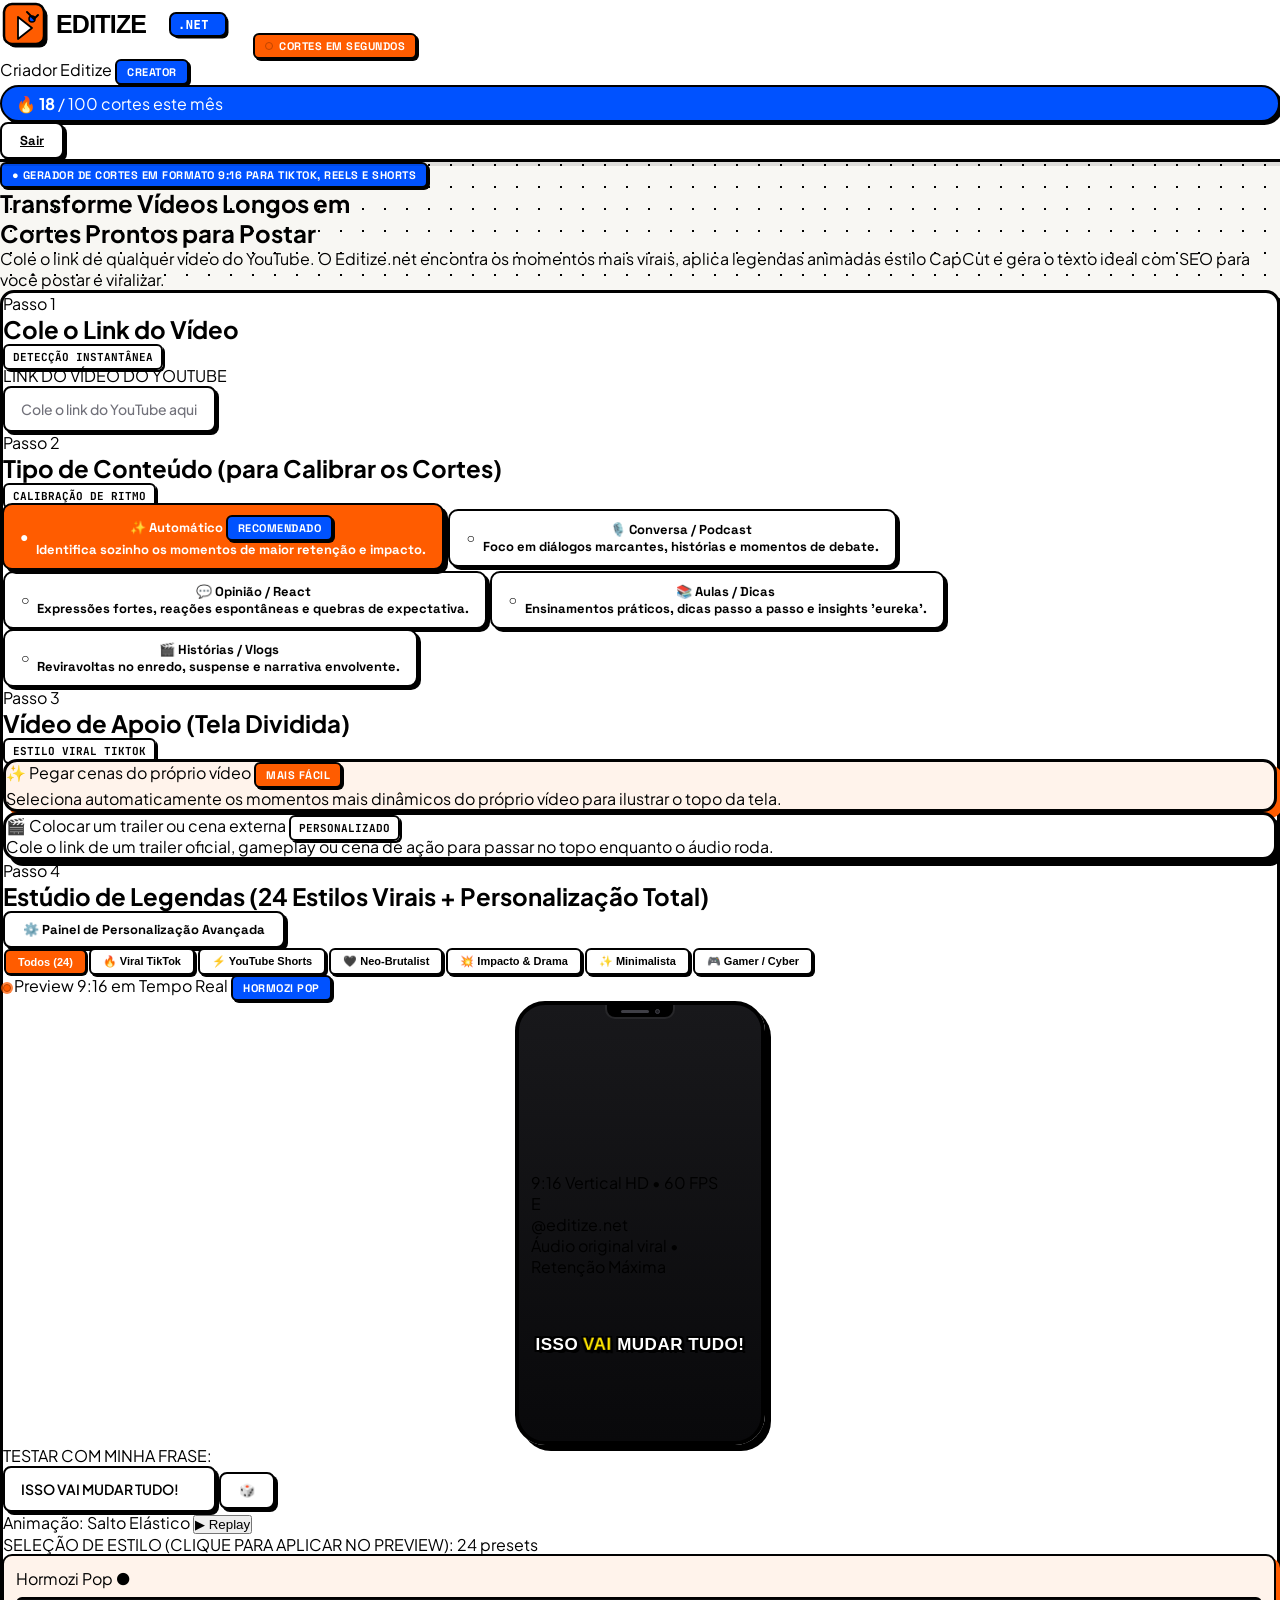
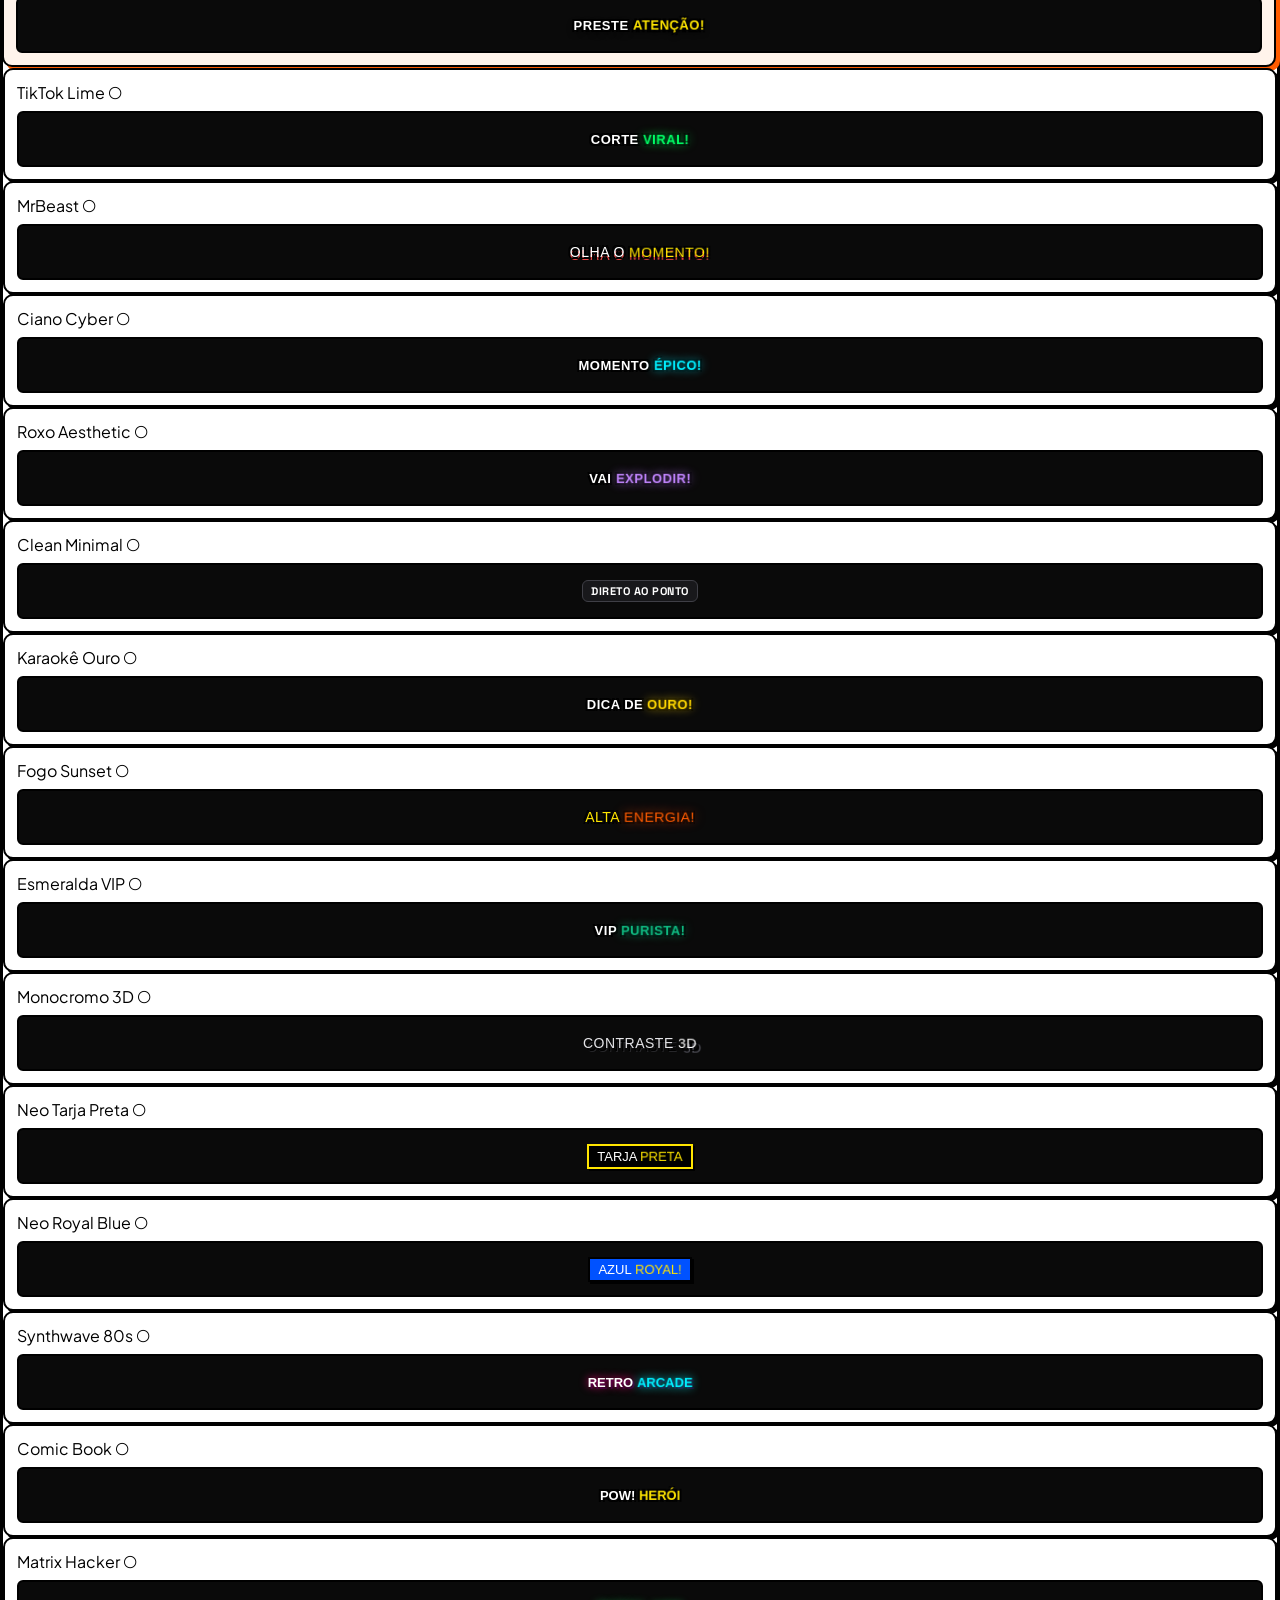
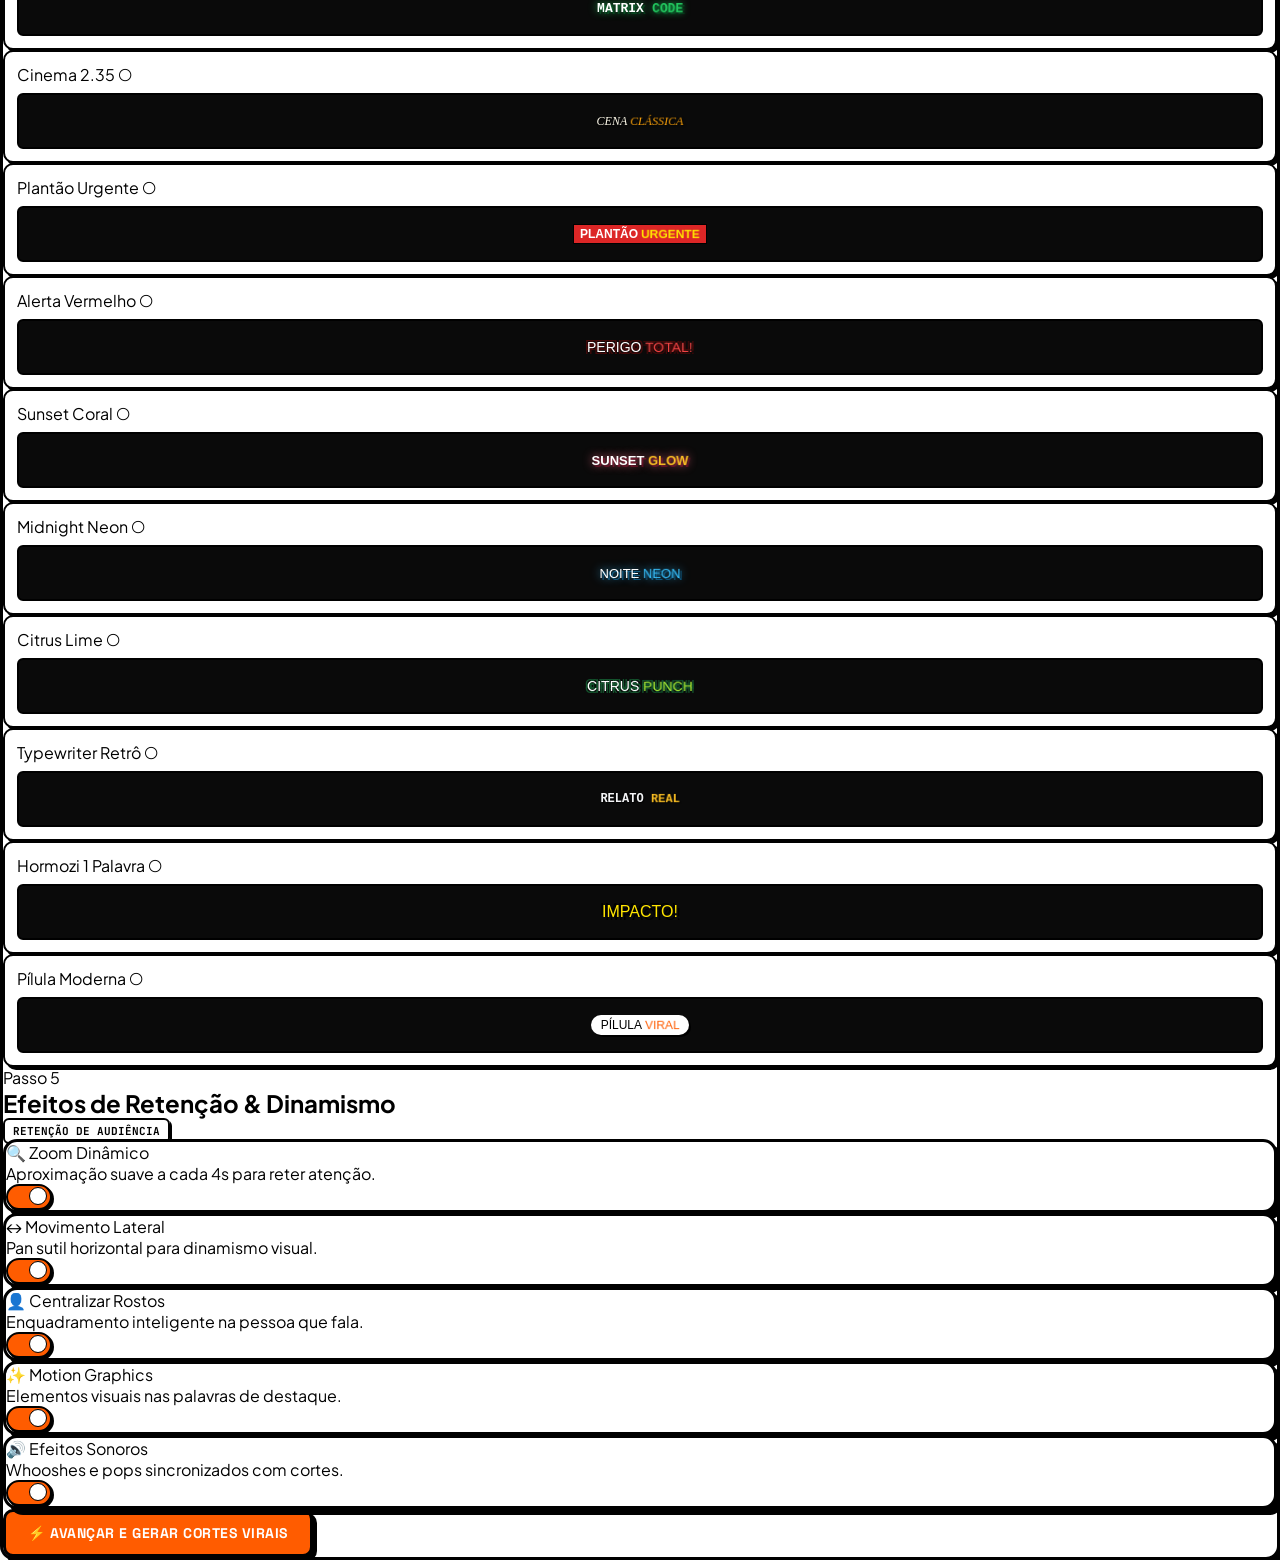
==== commit c5676b71: "feat: 24 presets de legendas virais, preview interativo 9:16 e painel completo de personalizacao" ====
--- a/public/index.html
+++ b/public/index.html
@@ -298,181 +298,565 @@
                 </div>
             </div>
 
-            <!-- PASSO 4: Modelo de Legendas (10 Opções CapCut + Personalizador + Template) -->
+            <!-- PASSO 4: Estúdio de Legendas (24 Estilos de Alta Conversão + Preview ao Vivo + Personalizador Profissional) -->
             <div class="space-y-4">
-                <div class="flex items-center justify-between border-b-2 border-black pb-3">
+                <div class="flex flex-col sm:flex-row sm:items-center justify-between gap-3 border-b-2 border-black pb-3">
                     <div class="flex items-center gap-3">
                         <span class="text-[#FF5C00] font-black text-sm uppercase">Passo 4</span>
-                        <h2 class="text-lg font-black text-black font-display">Modelo de Legendas (10 Opções Estilo CapCut)</h2>
-                    </div>
-                    <button type="button" onclick="toggleCustomizeDrawer()" class="btn-secondary text-xs py-1.5 px-3">
-                        <span>⚙️ Personalizar & Salvar Template</span>
-                    </button>
-                </div>
-
+                        <h2 class="text-lg font-black text-black font-display">Estúdio de Legendas (24 Estilos Virais + Personalização Total)</h2>
+                    </div>
+                    <div class="flex items-center gap-2">
+                        <button type="button" onclick="toggleCustomizeDrawer()" id="btn-toggle-customizer" class="btn-secondary text-xs py-1.5 px-3 font-bold flex items-center gap-1.5">
+                            <span>⚙️ Painel de Personalização Avançada</span>
+                        </button>
+                    </div>
+                </div>
+
+                <!-- Input oculto com o estilo selecionado e parâmetros avançados -->
                 <input type="hidden" id="selected-sub-style-input" value="hormozi_pop">
-
-                <!-- Grid com os 10 Modelos -->
-                <div class="grid grid-cols-2 sm:grid-cols-3 md:grid-cols-5 gap-3">
+                <input type="hidden" id="custom-sub-highlight" value="#FFE500">
+                <input type="hidden" id="custom-sub-outline-color" value="#000000">
+                <input type="hidden" id="custom-sub-outline-w" value="8">
+                <input type="hidden" id="custom-sub-shadow-val" value="4">
+                <input type="hidden" id="custom-sub-shadow-color" value="#000000">
+                <input type="hidden" id="custom-sub-bg-style" value="none">
+                <input type="hidden" id="custom-sub-animation" value="bounce">
+                <input type="hidden" id="custom-sub-casing" value="uppercase">
+                <input type="hidden" id="custom-sub-chunk" value="2">
+                <input type="hidden" id="custom-sub-align" value="center">
+                <input type="hidden" id="custom-sub-margin-v" value="420">
+
+                <!-- Tabs de Filtros por Categoria -->
+                <div class="flex items-center gap-2 overflow-x-auto pb-1.5 no-scrollbar">
+                    <button type="button" onclick="filterSubPresets('all', this)" class="sub-filter-btn sub-filter-btn-active">Todos (24)</button>
+                    <button type="button" onclick="filterSubPresets('Viral TikTok', this)" class="sub-filter-btn">🔥 Viral TikTok</button>
+                    <button type="button" onclick="filterSubPresets('YouTube Shorts', this)" class="sub-filter-btn">⚡ YouTube Shorts</button>
+                    <button type="button" onclick="filterSubPresets('Neo-Brutalist', this)" class="sub-filter-btn">🖤 Neo-Brutalist</button>
+                    <button type="button" onclick="filterSubPresets('Impacto & Drama', this)" class="sub-filter-btn">💥 Impacto & Drama</button>
+                    <button type="button" onclick="filterSubPresets('Minimalista', this)" class="sub-filter-btn">✨ Minimalista</button>
+                    <button type="button" onclick="filterSubPresets('Gamer / Cyber', this)" class="sub-filter-btn">🎮 Gamer / Cyber</button>
+                </div>
+
+                <!-- Layout Principal: Celular 9:16 ao Vivo (Esquerda) + Grade de Presets e Controles (Direita) -->
+                <div class="grid grid-cols-1 lg:grid-cols-12 gap-6 items-start">
                     
-                    <!-- 1. Hormozi Pop -->
-                    <div data-sub-style="hormozi_pop" onclick="setSubStyle('hormozi_pop')" class="sub-card sub-card-active">
-                        <div class="flex items-center justify-between">
-                            <span class="text-xs font-black text-black">Hormozi Pop</span>
-                            <span class="sub-radio text-[#FF5C00] font-black text-xs">●</span>
-                        </div>
-                        <div class="sub-preview-box">
-                            <span class="sub-style-hormozi">PRESTE <span class="anim-word">ATENÇÃO!</span></span>
-                        </div>
-                    </div>
-
-                    <!-- 2. Neon Cyber -->
-                    <div data-sub-style="neon_cyber" onclick="setSubStyle('neon_cyber')" class="sub-card">
-                        <div class="flex items-center justify-between">
-                            <span class="text-xs font-black text-black">Neon Cyber</span>
-                            <span class="sub-radio text-black font-black text-xs">○</span>
-                        </div>
-                        <div class="sub-preview-box">
-                            <span class="sub-style-neon">CORTE <span class="anim-word">VIRAL!</span></span>
-                        </div>
-                    </div>
-
-                    <!-- 3. Beast Bold -->
-                    <div data-sub-style="beast_bold" onclick="setSubStyle('beast_bold')" class="sub-card">
-                        <div class="flex items-center justify-between">
-                            <span class="text-xs font-black text-black">Beast Bold</span>
-                            <span class="sub-radio text-black font-black text-xs">○</span>
-                        </div>
-                        <div class="sub-preview-box">
-                            <span class="sub-style-beast">OLHA O <span class="anim-word">MOMENTO!</span></span>
-                        </div>
-                    </div>
-
-                    <!-- 4. Ciano Elétrico -->
-                    <div data-sub-style="cyan_electric" onclick="setSubStyle('cyan_electric')" class="sub-card">
-                        <div class="flex items-center justify-between">
-                            <span class="text-xs font-black text-black">Ciano Elétrico</span>
-                            <span class="sub-radio text-black font-black text-xs">○</span>
-                        </div>
-                        <div class="sub-preview-box">
-                            <span class="sub-style-cyan">MOMENTO <span class="anim-word">ÉPICO!</span></span>
-                        </div>
-                    </div>
-
-                    <!-- 5. Roxo Viral -->
-                    <div data-sub-style="purple_viral" onclick="setSubStyle('purple_viral')" class="sub-card">
-                        <div class="flex items-center justify-between">
-                            <span class="text-xs font-black text-black">Roxo Viral</span>
-                            <span class="sub-radio text-black font-black text-xs">○</span>
-                        </div>
-                        <div class="sub-preview-box">
-                            <span class="sub-style-purple">VAI <span class="anim-word">EXPLODIR!</span></span>
-                        </div>
-                    </div>
-
-                    <!-- 6. Clean Minimal -->
-                    <div data-sub-style="clean_minimal" onclick="setSubStyle('clean_minimal')" class="sub-card">
-                        <div class="flex items-center justify-between">
-                            <span class="text-xs font-black text-black">Clean Minimal</span>
-                            <span class="sub-radio text-black font-black text-xs">○</span>
-                        </div>
-                        <div class="sub-preview-box">
-                            <span class="sub-style-minimal">DIRETO AO PONTO</span>
-                        </div>
-                    </div>
-
-                    <!-- 7. Karaokê Dourado -->
-                    <div data-sub-style="gold_karaoke" onclick="setSubStyle('gold_karaoke')" class="sub-card">
-                        <div class="flex items-center justify-between">
-                            <span class="text-xs font-black text-black">Karaokê Dourado</span>
-                            <span class="sub-radio text-black font-black text-xs">○</span>
-                        </div>
-                        <div class="sub-preview-box">
-                            <span class="sub-style-gold">DICA DE <span class="anim-word">OURO!</span></span>
-                        </div>
-                    </div>
-
-                    <!-- 8. Fogo Sunset -->
-                    <div data-sub-style="fire_sunset" onclick="setSubStyle('fire_sunset')" class="sub-card">
-                        <div class="flex items-center justify-between">
-                            <span class="text-xs font-black text-black">Fogo Sunset</span>
-                            <span class="sub-radio text-black font-black text-xs">○</span>
-                        </div>
-                        <div class="sub-preview-box">
-                            <span class="sub-style-fire">ALTA <span class="anim-word">ENERGIA!</span></span>
-                        </div>
-                    </div>
-
-                    <!-- 9. Esmeralda VIP -->
-                    <div data-sub-style="emerald_vip" onclick="setSubStyle('emerald_vip')" class="sub-card">
-                        <div class="flex items-center justify-between">
-                            <span class="text-xs font-black text-black">Esmeralda VIP</span>
-                            <span class="sub-radio text-black font-black text-xs">○</span>
-                        </div>
-                        <div class="sub-preview-box">
-                            <span class="sub-style-emerald">VIP <span class="anim-word">PURISTA!</span></span>
-                        </div>
-                    </div>
-
-                    <!-- 10. Monocromo 3D -->
-                    <div data-sub-style="monochrome_3d" onclick="setSubStyle('monochrome_3d')" class="sub-card">
-                        <div class="flex items-center justify-between">
-                            <span class="text-xs font-black text-black">Monocromo 3D</span>
-                            <span class="sub-radio text-black font-black text-xs">○</span>
-                        </div>
-                        <div class="sub-preview-box">
-                            <span class="sub-style-mono3d">CONTRASTE <span class="anim-word">3D</span></span>
-                        </div>
-                    </div>
-
-                </div>
-
-                <!-- Gaveta Expansível de Personalização e Template -->
-                <div id="sub-customizer-drawer" class="preview-card p-5 space-y-4" style="display: none;">
-                    <div class="flex items-center justify-between border-b-2 border-black pb-2">
-                        <span class="text-xs font-black text-black flex items-center gap-2">
-                            <span>🎨 Personalizador de Legenda</span>
-                            <span id="saved-template-badge" class="badge-neon text-[9px]" style="display: none;">Template Ativo</span>
-                        </span>
-                        <span class="text-[11px] text-zinc-600 font-bold">Ajuste fino visual</span>
-                    </div>
-
-                    <div class="grid grid-cols-1 sm:grid-cols-2 md:grid-cols-4 gap-4">
-                        <!-- Cor do Destaque -->
-                        <div class="space-y-1.5">
-                            <label class="block text-[11px] font-black text-zinc-800 uppercase">COR DO DESTAQUE</label>
-                            <div class="flex items-center gap-2">
-                                <input type="color" id="custom-sub-color" value="#FF5C00" class="w-8 h-8 rounded border-2 border-black bg-transparent cursor-pointer">
-                                <span id="custom-sub-color-label" class="text-xs font-mono font-bold text-black">#FF5C00</span>
-                            </div>
-                        </div>
-
-                        <!-- Tamanho da Fonte -->
-                        <div class="space-y-1.5">
-                            <label class="block text-[11px] font-black text-zinc-800 uppercase">TAMANHO DO TEXTO</label>
-                            <select id="custom-sub-size" class="tech-input w-full py-1.5 text-xs">
-                                <option value="64">Pequeno (64px)</option>
-                                <option value="76" selected>Médio (76px - Ideal)</option>
-                                <option value="86">Grande (86px - Impacto)</option>
-                            </select>
-                        </div>
-
-                        <!-- Posição da Legenda -->
-                        <div class="space-y-1.5">
-                            <label class="block text-[11px] font-black text-zinc-800 uppercase">POSIÇÃO NA TELA</label>
-                            <select id="custom-sub-position" class="tech-input w-full py-1.5 text-xs">
-                                <option value="360">Inferior (Padrão)</option>
-                                <option value="520" selected>Centro Inferior (Melhor Retenção)</option>
-                                <option value="750">Centro da Tela</option>
-                            </select>
-                        </div>
-
-                        <!-- Ações de Template -->
-                        <div class="space-y-1.5 flex flex-col justify-end">
-                            <button type="button" onclick="saveSubtitleTemplate()" class="btn-neon text-xs py-2 justify-center">
-                                <span>💾 Salvar Como Meu Template</span>
-                            </button>
-                        </div>
+                    <!-- COLUNA ESQUERDA (4 colunas): Mockup de Celular 9:16 Interativo em Tempo Real -->
+                    <div class="lg:col-span-4 space-y-3">
+                        <div class="flex items-center justify-between border-b-2 border-black pb-1.5">
+                            <span class="text-xs font-black text-black uppercase flex items-center gap-1.5">
+                                <span class="radar-dot"></span>
+                                <span>Preview 9:16 em Tempo Real</span>
+                            </span>
+                            <span id="preview-preset-badge" class="badge-blue text-[10px] font-black uppercase">Hormozi Pop</span>
+                        </div>
+
+                        <!-- Phone Mockup Frame -->
+                        <div class="phone-mockup-frame">
+                            <div class="phone-notch">
+                                <div class="phone-speaker"></div>
+                                <div class="phone-camera"></div>
+                            </div>
+
+                            <!-- Palco do Vídeo 9:16 -->
+                            <div id="mockup-video-stage" class="relative w-full h-full flex flex-col justify-between py-6 overflow-hidden">
+                                <!-- Top status bar simulado -->
+                                <div class="flex items-center justify-between px-2 text-white/50 text-[9px] font-mono">
+                                    <span>9:16 Vertical</span>
+                                    <span>HD • 60 FPS</span>
+                                </div>
+
+                                <!-- Legenda Renderizada Dinamicamente -->
+                                <div id="mockup-sub-container" class="mockup-sub-container" style="bottom: 22%;">
+                                    <div id="mockup-sub-box" class="sub-style-hormozi px-2.5 py-1 rounded inline-block max-w-[95%] break-words transition-all duration-150">
+                                        <span id="mockup-text-prefix">ISSO VAI</span>
+                                        <span id="mockup-text-highlight" class="anim-word">MUDAR</span>
+                                        <span id="mockup-text-suffix">TUDO! 🔥</span>
+                                    </div>
+                                </div>
+
+                                <!-- Rodapé simulado de som / criador -->
+                                <div class="px-2 space-y-0.5 text-white/80">
+                                    <div class="flex items-center gap-1.5">
+                                        <div class="w-4 h-4 rounded-full bg-[#FF5C00] border border-white text-[8px] font-black text-white flex items-center justify-center">E</div>
+                                        <span class="text-[10px] font-bold text-white">@editize.net</span>
+                                    </div>
+                                    <p class="text-[9px] text-zinc-400 truncate">Áudio original viral • Retenção Máxima</p>
+                                </div>
+                            </div>
+
+                            <!-- Barra inferior do celular -->
+                            <div class="w-20 h-1 bg-zinc-600 rounded-full mx-auto my-1"></div>
+                        </div>
+
+                        <!-- Frase de Teste e Controles de Visualização -->
+                        <div class="p-3 bg-[#F4F3EE] rounded-lg border-2 border-black space-y-2 text-xs shadow-[2px_2px_0px_#000]">
+                            <label class="block text-[10px] font-black text-zinc-800 uppercase">TESTAR COM MINHA FRASE:</label>
+                            <div class="flex gap-1.5">
+                                <input type="text" id="preview-sample-input" value="ISSO VAI MUDAR TUDO!" class="tech-input text-xs font-bold w-full py-1" oninput="updateLiveSubtitlePreview()">
+                                <button type="button" onclick="randomizeSampleText()" class="btn-secondary text-xs px-2.5 shrink-0" title="Trocar frase de exemplo">
+                                    🎲
+                                </button>
+                            </div>
+                            <div class="flex items-center justify-between pt-1 border-t border-zinc-300 text-[10px]">
+                                <span class="text-zinc-600 font-bold" id="preview-anim-name">Animação: Salto Elástico</span>
+                                <button type="button" onclick="replaySubtitleAnimation()" class="text-[#0052FF] font-black hover:underline cursor-pointer">
+                                    ▶ Replay
+                                </button>
+                            </div>
+                        </div>
+                    </div>
+
+                    <!-- COLUNA DIREITA (8 colunas): Seletor dos 24 Estilos + Painel de Ajuste -->
+                    <div class="lg:col-span-8 space-y-4">
+                        
+                        <!-- Grid dos 24 Estilos com Scroll e Categorias -->
+                        <div class="space-y-2">
+                            <div class="flex items-center justify-between">
+                                <span class="text-xs font-black text-zinc-800 uppercase tracking-wider">SELEÇÃO DE ESTILO (CLIQUE PARA APLICAR NO PREVIEW):</span>
+                                <span id="preset-count-badge" class="text-[11px] font-bold text-zinc-600 font-mono">24 presets</span>
+                            </div>
+
+                            <div id="sub-presets-grid" class="grid grid-cols-2 sm:grid-cols-3 md:grid-cols-4 gap-2.5 max-h-[380px] overflow-y-auto p-2 border-2 border-black rounded-lg bg-[#FAF9F5] shadow-[inset_2px_2px_4px_rgba(0,0,0,0.06)]">
+                                
+                                <!-- 1. Hormozi Pop -->
+                                <div data-sub-style="hormozi_pop" data-category="Viral TikTok" onclick="setSubStyle('hormozi_pop')" class="sub-card sub-card-active">
+                                    <div class="flex items-center justify-between gap-1">
+                                        <span class="text-[11px] font-black text-black truncate">Hormozi Pop</span>
+                                        <span class="sub-radio text-[#FF5C00] font-black text-xs">●</span>
+                                    </div>
+                                    <div class="sub-preview-box">
+                                        <span class="sub-style-hormozi">PRESTE <span class="anim-word">ATENÇÃO!</span></span>
+                                    </div>
+                                </div>
+
+                                <!-- 2. TikTok Bounce -->
+                                <div data-sub-style="tiktok_bounce" data-category="Viral TikTok" onclick="setSubStyle('tiktok_bounce')" class="sub-card">
+                                    <div class="flex items-center justify-between gap-1">
+                                        <span class="text-[11px] font-black text-black truncate">TikTok Lime</span>
+                                        <span class="sub-radio text-black font-black text-xs">○</span>
+                                    </div>
+                                    <div class="sub-preview-box">
+                                        <span class="sub-style-neon">CORTE <span class="anim-word">VIRAL!</span></span>
+                                    </div>
+                                </div>
+
+                                <!-- 3. Beast Explosivo -->
+                                <div data-sub-style="beast_impact" data-category="Impacto & Drama" onclick="setSubStyle('beast_impact')" class="sub-card">
+                                    <div class="flex items-center justify-between gap-1">
+                                        <span class="text-[11px] font-black text-black truncate">MrBeast</span>
+                                        <span class="sub-radio text-black font-black text-xs">○</span>
+                                    </div>
+                                    <div class="sub-preview-box">
+                                        <span class="sub-style-beast">OLHA O <span class="anim-word">MOMENTO!</span></span>
+                                    </div>
+                                </div>
+
+                                <!-- 4. Ciano Cyberpunk -->
+                                <div data-sub-style="cyan_electric" data-category="Gamer / Cyber" onclick="setSubStyle('cyan_electric')" class="sub-card">
+                                    <div class="flex items-center justify-between gap-1">
+                                        <span class="text-[11px] font-black text-black truncate">Ciano Cyber</span>
+                                        <span class="sub-radio text-black font-black text-xs">○</span>
+                                    </div>
+                                    <div class="sub-preview-box">
+                                        <span class="sub-style-cyan">MOMENTO <span class="anim-word">ÉPICO!</span></span>
+                                    </div>
+                                </div>
+
+                                <!-- 5. Roxo Aesthetic -->
+                                <div data-sub-style="purple_viral" data-category="Viral TikTok" onclick="setSubStyle('purple_viral')" class="sub-card">
+                                    <div class="flex items-center justify-between gap-1">
+                                        <span class="text-[11px] font-black text-black truncate">Roxo Aesthetic</span>
+                                        <span class="sub-radio text-black font-black text-xs">○</span>
+                                    </div>
+                                    <div class="sub-preview-box">
+                                        <span class="sub-style-purple">VAI <span class="anim-word">EXPLODIR!</span></span>
+                                    </div>
+                                </div>
+
+                                <!-- 6. Clean Minimal -->
+                                <div data-sub-style="clean_minimal" data-category="Minimalista" onclick="setSubStyle('clean_minimal')" class="sub-card">
+                                    <div class="flex items-center justify-between gap-1">
+                                        <span class="text-[11px] font-black text-black truncate">Clean Minimal</span>
+                                        <span class="sub-radio text-black font-black text-xs">○</span>
+                                    </div>
+                                    <div class="sub-preview-box">
+                                        <span class="sub-style-minimal">DIRETO AO PONTO</span>
+                                    </div>
+                                </div>
+
+                                <!-- 7. Karaokê Ouro VIP -->
+                                <div data-sub-style="gold_karaoke" data-category="YouTube Shorts" onclick="setSubStyle('gold_karaoke')" class="sub-card">
+                                    <div class="flex items-center justify-between gap-1">
+                                        <span class="text-[11px] font-black text-black truncate">Karaokê Ouro</span>
+                                        <span class="sub-radio text-black font-black text-xs">○</span>
+                                    </div>
+                                    <div class="sub-preview-box">
+                                        <span class="sub-style-gold">DICA DE <span class="anim-word">OURO!</span></span>
+                                    </div>
+                                </div>
+
+                                <!-- 8. Fogo Sunset -->
+                                <div data-sub-style="fire_sunset" data-category="Impacto & Drama" onclick="setSubStyle('fire_sunset')" class="sub-card">
+                                    <div class="flex items-center justify-between gap-1">
+                                        <span class="text-[11px] font-black text-black truncate">Fogo Sunset</span>
+                                        <span class="sub-radio text-black font-black text-xs">○</span>
+                                    </div>
+                                    <div class="sub-preview-box">
+                                        <span class="sub-style-fire">ALTA <span class="anim-word">ENERGIA!</span></span>
+                                    </div>
+                                </div>
+
+                                <!-- 9. Esmeralda Finanças -->
+                                <div data-sub-style="emerald_vip" data-category="YouTube Shorts" onclick="setSubStyle('emerald_vip')" class="sub-card">
+                                    <div class="flex items-center justify-between gap-1">
+                                        <span class="text-[11px] font-black text-black truncate">Esmeralda VIP</span>
+                                        <span class="sub-radio text-black font-black text-xs">○</span>
+                                    </div>
+                                    <div class="sub-preview-box">
+                                        <span class="sub-style-emerald">VIP <span class="anim-word">PURISTA!</span></span>
+                                    </div>
+                                </div>
+
+                                <!-- 10. Monocromo 3D Heavy -->
+                                <div data-sub-style="monochrome_3d" data-category="Impacto & Drama" onclick="setSubStyle('monochrome_3d')" class="sub-card">
+                                    <div class="flex items-center justify-between gap-1">
+                                        <span class="text-[11px] font-black text-black truncate">Monocromo 3D</span>
+                                        <span class="sub-radio text-black font-black text-xs">○</span>
+                                    </div>
+                                    <div class="sub-preview-box">
+                                        <span class="sub-style-mono3d">CONTRASTE <span class="anim-word">3D</span></span>
+                                    </div>
+                                </div>
+
+                                <!-- 11. Neo-Brutalist Tarja Preta -->
+                                <div data-sub-style="neobrutalist_black" data-category="Neo-Brutalist" onclick="setSubStyle('neobrutalist_black')" class="sub-card">
+                                    <div class="flex items-center justify-between gap-1">
+                                        <span class="text-[11px] font-black text-black truncate">Neo Tarja Preta</span>
+                                        <span class="sub-radio text-black font-black text-xs">○</span>
+                                    </div>
+                                    <div class="sub-preview-box">
+                                        <span class="sub-style-neoblack">TARJA <span class="anim-word">PRETA</span></span>
+                                    </div>
+                                </div>
+
+                                <!-- 12. Neo-Brutalist Royal Blue -->
+                                <div data-sub-style="neobrutalist_blue" data-category="Neo-Brutalist" onclick="setSubStyle('neobrutalist_blue')" class="sub-card">
+                                    <div class="flex items-center justify-between gap-1">
+                                        <span class="text-[11px] font-black text-black truncate">Neo Royal Blue</span>
+                                        <span class="sub-radio text-black font-black text-xs">○</span>
+                                    </div>
+                                    <div class="sub-preview-box">
+                                        <span class="sub-style-neoblue">AZUL <span class="anim-word">ROYAL!</span></span>
+                                    </div>
+                                </div>
+
+                                <!-- 13. Retro Synthwave -->
+                                <div data-sub-style="retro_arcade" data-category="Gamer / Cyber" onclick="setSubStyle('retro_arcade')" class="sub-card">
+                                    <div class="flex items-center justify-between gap-1">
+                                        <span class="text-[11px] font-black text-black truncate">Synthwave 80s</span>
+                                        <span class="sub-radio text-black font-black text-xs">○</span>
+                                    </div>
+                                    <div class="sub-preview-box">
+                                        <span class="sub-style-retro">RETRO <span class="anim-word">ARCADE</span></span>
+                                    </div>
+                                </div>
+
+                                <!-- 14. Comic Book Hero -->
+                                <div data-sub-style="comic_pop" data-category="Viral TikTok" onclick="setSubStyle('comic_pop')" class="sub-card">
+                                    <div class="flex items-center justify-between gap-1">
+                                        <span class="text-[11px] font-black text-black truncate">Comic Book</span>
+                                        <span class="sub-radio text-black font-black text-xs">○</span>
+                                    </div>
+                                    <div class="sub-preview-box">
+                                        <span class="sub-style-comic">POW! <span class="anim-word">HERÓI</span></span>
+                                    </div>
+                                </div>
+
+                                <!-- 15. Matrix Hacker Green -->
+                                <div data-sub-style="glitch_matrix" data-category="Gamer / Cyber" onclick="setSubStyle('glitch_matrix')" class="sub-card">
+                                    <div class="flex items-center justify-between gap-1">
+                                        <span class="text-[11px] font-black text-black truncate">Matrix Hacker</span>
+                                        <span class="sub-radio text-black font-black text-xs">○</span>
+                                    </div>
+                                    <div class="sub-preview-box">
+                                        <span class="sub-style-matrix">MATRIX <span class="anim-word">CODE</span></span>
+                                    </div>
+                                </div>
+
+                                <!-- 16. Cinema Letterbox -->
+                                <div data-sub-style="cinema_letterbox" data-category="Minimalista" onclick="setSubStyle('cinema_letterbox')" class="sub-card">
+                                    <div class="flex items-center justify-between gap-1">
+                                        <span class="text-[11px] font-black text-black truncate">Cinema 2.35</span>
+                                        <span class="sub-radio text-black font-black text-xs">○</span>
+                                    </div>
+                                    <div class="sub-preview-box">
+                                        <span class="sub-style-cinema">CENA <span class="anim-word">CLÁSSICA</span></span>
+                                    </div>
+                                </div>
+
+                                <!-- 17. Breaking News -->
+                                <div data-sub-style="breaking_news" data-category="Impacto & Drama" onclick="setSubStyle('breaking_news')" class="sub-card">
+                                    <div class="flex items-center justify-between gap-1">
+                                        <span class="text-[11px] font-black text-black truncate">Plantão Urgente</span>
+                                        <span class="sub-radio text-black font-black text-xs">○</span>
+                                    </div>
+                                    <div class="sub-preview-box">
+                                        <span class="sub-style-news">PLANTÃO <span class="anim-word">URGENTE</span></span>
+                                    </div>
+                                </div>
+
+                                <!-- 18. Alerta Vermelho Shock -->
+                                <div data-sub-style="red_danger" data-category="Impacto & Drama" onclick="setSubStyle('red_danger')" class="sub-card">
+                                    <div class="flex items-center justify-between gap-1">
+                                        <span class="text-[11px] font-black text-black truncate">Alerta Vermelho</span>
+                                        <span class="sub-radio text-black font-black text-xs">○</span>
+                                    </div>
+                                    <div class="sub-preview-box">
+                                        <span class="sub-style-danger">PERIGO <span class="anim-word">TOTAL!</span></span>
+                                    </div>
+                                </div>
+
+                                <!-- 19. Sunset Glow -->
+                                <div data-sub-style="sunset_glow" data-category="YouTube Shorts" onclick="setSubStyle('sunset_glow')" class="sub-card">
+                                    <div class="flex items-center justify-between gap-1">
+                                        <span class="text-[11px] font-black text-black truncate">Sunset Coral</span>
+                                        <span class="sub-radio text-black font-black text-xs">○</span>
+                                    </div>
+                                    <div class="sub-preview-box">
+                                        <span class="sub-style-sunset">SUNSET <span class="anim-word">GLOW</span></span>
+                                    </div>
+                                </div>
+
+                                <!-- 20. Midnight Cobalt -->
+                                <div data-sub-style="midnight_neon" data-category="Gamer / Cyber" onclick="setSubStyle('midnight_neon')" class="sub-card">
+                                    <div class="flex items-center justify-between gap-1">
+                                        <span class="text-[11px] font-black text-black truncate">Midnight Neon</span>
+                                        <span class="sub-radio text-black font-black text-xs">○</span>
+                                    </div>
+                                    <div class="sub-preview-box">
+                                        <span class="sub-style-midnight">NOITE <span class="anim-word">NEON</span></span>
+                                    </div>
+                                </div>
+
+                                <!-- 21. Lemon Lime Punch -->
+                                <div data-sub-style="lemon_lime" data-category="Viral TikTok" onclick="setSubStyle('lemon_lime')" class="sub-card">
+                                    <div class="flex items-center justify-between gap-1">
+                                        <span class="text-[11px] font-black text-black truncate">Citrus Lime</span>
+                                        <span class="sub-radio text-black font-black text-xs">○</span>
+                                    </div>
+                                    <div class="sub-preview-box">
+                                        <span class="sub-style-lemon">CITRUS <span class="anim-word">PUNCH</span></span>
+                                    </div>
+                                </div>
+
+                                <!-- 22. Máquina de Escrever -->
+                                <div data-sub-style="typewriter_clean" data-category="Minimalista" onclick="setSubStyle('typewriter_clean')" class="sub-card">
+                                    <div class="flex items-center justify-between gap-1">
+                                        <span class="text-[11px] font-black text-black truncate">Typewriter Retrô</span>
+                                        <span class="sub-radio text-black font-black text-xs">○</span>
+                                    </div>
+                                    <div class="sub-preview-box">
+                                        <span class="sub-style-typewriter">RELATO <span class="anim-word">REAL</span></span>
+                                    </div>
+                                </div>
+
+                                <!-- 23. Hormozi 1 Palavra -->
+                                <div data-sub-style="hormozi_single_word" data-category="Viral TikTok" onclick="setSubStyle('hormozi_single_word')" class="sub-card">
+                                    <div class="flex items-center justify-between gap-1">
+                                        <span class="text-[11px] font-black text-black truncate">Hormozi 1 Palavra</span>
+                                        <span class="sub-radio text-black font-black text-xs">○</span>
+                                    </div>
+                                    <div class="sub-preview-box">
+                                        <span class="sub-style-single">IMPACTO!</span>
+                                    </div>
+                                </div>
+
+                                <!-- 24. Pílula Viral -->
+                                <div data-sub-style="pill_badge_viral" data-category="YouTube Shorts" onclick="setSubStyle('pill_badge_viral')" class="sub-card">
+                                    <div class="flex items-center justify-between gap-1">
+                                        <span class="text-[11px] font-black text-black truncate">Pílula Moderna</span>
+                                        <span class="sub-radio text-black font-black text-xs">○</span>
+                                    </div>
+                                    <div class="sub-preview-box">
+                                        <span class="sub-style-pill">PÍLULA <span class="anim-word">VIRAL</span></span>
+                                    </div>
+                                </div>
+
+                            </div>
+                        </div>
+
+                        <!-- GAVETA EXPANSÍVEL DE PERSONALIZAÇÃO PROFISSIONAL -->
+                        <div id="sub-customizer-drawer" class="preview-card p-5 space-y-4" style="display: none;">
+                            <div class="flex items-center justify-between border-b-2 border-black pb-2.5">
+                                <span class="text-xs font-black text-black flex items-center gap-2">
+                                    <span class="radar-dot"></span>
+                                    <span class="uppercase">Painel de Customização Avançada da Legenda</span>
+                                    <span id="saved-template-badge" class="badge-neon text-[9px]" style="display: none;">Template Ativo</span>
+                                </span>
+                                <span class="text-[11px] text-zinc-600 font-bold">Ajuste fino de todos os atributos</span>
+                            </div>
+
+                            <!-- Grade de Customizações Dividida em 4 Seções Profissionais -->
+                            <div class="grid grid-cols-1 sm:grid-cols-2 md:grid-cols-4 gap-4">
+                                
+                                <!-- 1. TIPOGRAFIA & TAMANHO -->
+                                <div class="space-y-2 p-3 bg-[#FAF9F5] border-2 border-black rounded-lg">
+                                    <span class="text-[11px] font-black text-black uppercase block">🔤 TIPOGRAFIA & TEXTO</span>
+                                    
+                                    <div class="space-y-1">
+                                        <label class="block text-[10px] font-bold text-zinc-700">FONTE:</label>
+                                        <select id="custom-sub-font" onchange="updateLiveSubtitlePreview()" class="tech-input w-full py-1 text-xs font-bold">
+                                            <option value="Impact" selected>Impact (Viral Padrão)</option>
+                                            <option value="Arial Black">Arial Black (Bold Moderno)</option>
+                                            <option value="Segoe UI">Segoe UI / Inter (Clean)</option>
+                                            <option value="Trebuchet MS">Trebuchet MS (Dinâmica)</option>
+                                            <option value="Comic Sans MS">Comic Sans (Divertida)</option>
+                                            <option value="Courier New">Courier New (Hacker/Máquina)</option>
+                                            <option value="Georgia">Georgia (Cinematográfica)</option>
+                                            <option value="Tahoma">Tahoma (Legibilidade)</option>
+                                        </select>
+                                    </div>
+
+                                    <div class="space-y-1">
+                                        <div class="flex justify-between items-center text-[10px] font-bold text-zinc-700">
+                                            <span>TAMANHO:</span>
+                                            <span id="custom-sub-size-val" class="font-mono text-[#FF5C00] font-black">78px</span>
+                                        </div>
+                                        <input type="range" id="custom-sub-size-slider" min="44" max="110" value="78" oninput="onSizeSliderChange(this.value)" class="w-full accent-[#FF5C00] cursor-pointer">
+                                    </div>
+
+                                    <div class="space-y-1">
+                                        <label class="block text-[10px] font-bold text-zinc-700">FORMATO DA CAIXA:</label>
+                                        <select id="custom-sub-casing-select" onchange="updateLiveSubtitlePreview()" class="tech-input w-full py-1 text-xs">
+                                            <option value="uppercase" selected>TODAS MAIÚSCULAS</option>
+                                            <option value="titlecase">Primeira Maiúscula</option>
+                                            <option value="original">Como Falado no Áudio</option>
+                                        </select>
+                                    </div>
+                                </div>
+
+                                <!-- 2. CORES & DESTAQUE -->
+                                <div class="space-y-2 p-3 bg-[#FAF9F5] border-2 border-black rounded-lg">
+                                    <span class="text-[11px] font-black text-black uppercase block">🎨 CORES & PALETA</span>
+                                    
+                                    <div class="space-y-1">
+                                        <label class="block text-[10px] font-bold text-zinc-700">COR BASE (TEXTO):</label>
+                                        <div class="flex items-center gap-2">
+                                            <input type="color" id="custom-sub-color" value="#FFFFFF" oninput="updateLiveSubtitlePreview()" class="w-8 h-8 rounded border-2 border-black bg-transparent cursor-pointer">
+                                            <span id="custom-sub-color-label" class="text-xs font-mono font-bold text-black">#FFFFFF</span>
+                                        </div>
+                                    </div>
+
+                                    <div class="space-y-1">
+                                        <label class="block text-[10px] font-bold text-zinc-700">COR DO DESTAQUE ATIVO:</label>
+                                        <div class="flex items-center gap-2">
+                                            <input type="color" id="custom-sub-highlight-picker" value="#FFE500" oninput="updateLiveSubtitlePreview()" class="w-8 h-8 rounded border-2 border-black bg-transparent cursor-pointer">
+                                            <span id="custom-sub-highlight-label" class="text-xs font-mono font-bold text-black">#FFE500</span>
+                                        </div>
+                                    </div>
+
+                                    <!-- Paleta Rápida -->
+                                    <div class="pt-1">
+                                        <span class="text-[9px] font-bold text-zinc-500 uppercase block mb-1">Paleta Rápida de Destaque:</span>
+                                        <div class="flex items-center gap-1.5">
+                                            <button type="button" onclick="setQuickHighlight('#FFE500')" class="w-4 h-4 rounded-full border border-black bg-[#FFE500]" title="Amarelo"></button>
+                                            <button type="button" onclick="setQuickHighlight('#00FF66')" class="w-4 h-4 rounded-full border border-black bg-[#00FF66]" title="Verde Lima"></button>
+                                            <button type="button" onclick="setQuickHighlight('#00FFFF')" class="w-4 h-4 rounded-full border border-black bg-[#00FFFF]" title="Ciano"></button>
+                                            <button type="button" onclick="setQuickHighlight('#FF5C00')" class="w-4 h-4 rounded-full border border-black bg-[#FF5C00]" title="Laranja"></button>
+                                            <button type="button" onclick="setQuickHighlight('#FF007F')" class="w-4 h-4 rounded-full border border-black bg-[#FF007F]" title="Rosa"></button>
+                                            <button type="button" onclick="setQuickHighlight('#FFFFFF')" class="w-4 h-4 rounded-full border border-black bg-[#FFFFFF]" title="Branco"></button>
+                                        </div>
+                                    </div>
+                                </div>
+
+                                <!-- 3. CONTORNO, SOMBRA & FUNDO -->
+                                <div class="space-y-2 p-3 bg-[#FAF9F5] border-2 border-black rounded-lg">
+                                    <span class="text-[11px] font-black text-black uppercase block">🖌️ CONTORNO & SOMBRA</span>
+                                    
+                                    <div class="space-y-1">
+                                        <div class="flex justify-between items-center text-[10px] font-bold text-zinc-700">
+                                            <span>ESPESSURA DA BORDA:</span>
+                                            <span id="custom-sub-outline-val" class="font-mono text-[#FF5C00] font-black">8px</span>
+                                        </div>
+                                        <input type="range" id="custom-sub-outline-slider" min="0" max="14" value="8" oninput="onOutlineSliderChange(this.value)" class="w-full accent-[#FF5C00] cursor-pointer">
+                                    </div>
+
+                                    <div class="space-y-1">
+                                        <label class="block text-[10px] font-bold text-zinc-700">ESTILO DE SOMBRA / 3D:</label>
+                                        <select id="custom-sub-shadow-select" onchange="updateLiveSubtitlePreview()" class="tech-input w-full py-1 text-xs">
+                                            <option value="hard_3d" selected>3D Projetada (Neo-Brutalist)</option>
+                                            <option value="soft_shadow">Sombra Suave e Nítida</option>
+                                            <option value="glow_neon">Brilho Neon (Glow)</option>
+                                            <option value="none">Sem Sombra</option>
+                                        </select>
+                                    </div>
+
+                                    <div class="space-y-1">
+                                        <label class="block text-[10px] font-bold text-zinc-700">FUNDO / TARJA (BOX):</label>
+                                        <select id="custom-sub-bg-select" onchange="updateLiveSubtitlePreview()" class="tech-input w-full py-1 text-xs">
+                                            <option value="none" selected>Sem Fundo (Apenas Texto)</option>
+                                            <option value="black_box">Tarja Preta Sólida</option>
+                                            <option value="translucent_box">Tarja Escura Translúcida</option>
+                                            <option value="neobrutalist_orange">Tarja Neo-Brutalist Laranja</option>
+                                            <option value="neobrutalist_blue">Tarja Neo-Brutalist Azul</option>
+                                            <option value="pill">Pílula Arredondada (Pill)</option>
+                                        </select>
+                                    </div>
+                                </div>
+
+                                <!-- 4. ANIMAÇÃO, POSIÇÃO & RITMO -->
+                                <div class="space-y-2 p-3 bg-[#FAF9F5] border-2 border-black rounded-lg flex flex-col justify-between">
+                                    <div class="space-y-2">
+                                        <span class="text-[11px] font-black text-black uppercase block">🎬 ANIMAÇÃO & RITMO</span>
+
+                                        <div class="space-y-1">
+                                            <label class="block text-[10px] font-bold text-zinc-700">TIPO DE ANIMAÇÃO:</label>
+                                            <select id="custom-sub-anim-select" onchange="updateLiveSubtitlePreview()" class="tech-input w-full py-1 text-xs font-bold">
+                                                <option value="bounce" selected>Salto Elástico (Bounce / Pop)</option>
+                                                <option value="pop_zoom">Zoom Explosivo (Punch Zoom)</option>
+                                                <option value="karaoke">Karaokê Palavra por Palavra</option>
+                                                <option value="shake">Tremor de Impacto (Shake)</option>
+                                                <option value="fade">Surgimento Suave (Fade In)</option>
+                                                <option value="none">Estático Clássico (Sem Animação)</option>
+                                            </select>
+                                        </div>
+
+                                        <div class="space-y-1">
+                                            <label class="block text-[10px] font-bold text-zinc-700">RITMO DAS PALAVRAS:</label>
+                                            <select id="custom-sub-chunk-select" onchange="updateLiveSubtitlePreview()" class="tech-input w-full py-1 text-xs">
+                                                <option value="1">1 Palavra por vez (Hormozi Ultra Fast)</option>
+                                                <option value="2" selected>2 a 3 Palavras (Padrão Viral)</option>
+                                                <option value="4">Frase Completa (4 a 6 palavras)</option>
+                                            </select>
+                                        </div>
+
+                                        <div class="space-y-1">
+                                            <div class="flex justify-between items-center text-[10px] font-bold text-zinc-700">
+                                                <span>ALTURA NA TELA:</span>
+                                                <span id="custom-sub-pos-val" class="font-mono text-[#FF5C00] font-black">Inferior (420px)</span>
+                                            </div>
+                                            <select id="custom-sub-pos-select" onchange="onPositionPresetChange(this.value)" class="tech-input w-full py-1 text-xs">
+                                                <option value="420" selected>Inferior (Padrão Reels/Shorts)</option>
+                                                <option value="850">Centro da Tela (Meio)</option>
+                                                <option value="1350">Superior (Topo)</option>
+                                            </select>
+                                        </div>
+                                    </div>
+
+                                    <!-- Botões de Ação de Template -->
+                                    <div class="pt-2 flex flex-col gap-1.5">
+                                        <button type="button" onclick="saveSubtitleTemplate()" class="btn-neon text-xs py-2 justify-center font-black">
+                                            <span>💾 Salvar Meu Template</span>
+                                        </button>
+                                        <button type="button" onclick="resetSubtitleCustomizations()" class="btn-secondary text-[11px] py-1 justify-center">
+                                            <span>🔄 Restaurar Padrões</span>
+                                        </button>
+                                    </div>
+                                </div>
+
+                            </div>
+                        </div>
+
                     </div>
                 </div>
             </div>
@@ -598,7 +982,12 @@
                     </div>
                     <p class="text-xs text-zinc-600 font-medium">Ordenados do maior para o menor potencial de retenção e viralização.</p>
                 </div>
-                <span id="project-title-display" class="badge-zinc truncate max-w-sm"></span>
+                <div class="flex items-center gap-3">
+                    <span id="project-title-display" class="badge-zinc truncate max-w-xs"></span>
+                    <button type="button" onclick="generateProjectThumbnails()" class="btn-neon text-xs py-2 px-3.5 font-black flex items-center gap-1.5 shadow-[2px_2px_0px_#000]">
+                        <span>🎨 Gerar 3 Thumbnails Virais</span>
+                    </button>
+                </div>
             </div>
 
             <!-- Grid de Cortes com Player Embutido em Cada Card -->
@@ -611,6 +1000,30 @@
                 <button id="btn-more-cuts" onclick="generateMoreCuts()" class="btn-secondary py-3 px-8 text-sm font-black flex items-center gap-2">
                     <span>⚡ Gerar +5 Cortes Deste Vídeo</span>
                 </button>
+            </div>
+        </section>
+
+        <!-- SEÇÃO DE THUMBNAILS PARA YOUTUBE COM CLICKSCORE -->
+        <section id="thumbs-section" class="space-y-6 pt-6" style="display: none;">
+            <div class="flex flex-col sm:flex-row sm:items-center justify-between gap-3 border-b-2 border-black pb-4">
+                <div class="space-y-1">
+                    <div class="flex items-center gap-2">
+                        <span class="badge-neon text-xs">
+                            <span class="radar-dot"></span>
+                            <span>YouTube 16:9 • 1280x720</span>
+                        </span>
+                        <h2 class="text-xl font-black text-black font-display">3 Variáveis de Thumbnail para YouTube</h2>
+                    </div>
+                    <p class="text-xs text-zinc-600 font-medium">Recorte do interlocutor em alta definição, pôster/arte da obra buscada na web e análise de Clickscore (CTR).</p>
+                </div>
+                <button type="button" onclick="generateProjectThumbnails()" class="btn-secondary text-xs py-2 px-4 font-bold flex items-center gap-1.5">
+                    <span>🔄 Regenerar Thumbnails</span>
+                </button>
+            </div>
+
+            <!-- Grid das 3 Thumbnails com Clickscore -->
+            <div id="thumbs-container" class="grid grid-cols-1 lg:grid-cols-3 gap-6">
+                <!-- Preenchido via app.js -->
             </div>
         </section>
 
@@ -629,6 +1042,149 @@
         </div>
 
     </main>
+
+    <!-- Modal de Correção e Customização de Legenda do Vídeo (Subtitles 9:16) -->
+    <div id="modal-subtitle-editor" class="modal-overlay" style="display: none;">
+        <div class="tech-card p-6 max-w-xl w-full mx-4 space-y-4 relative max-h-[92vh] overflow-y-auto">
+            <button onclick="closeSubtitleEditorModal()" class="absolute top-4 right-4 text-black hover:text-[#FF5C00] font-black text-lg">✕</button>
+
+            <div class="flex items-center gap-2 border-b-2 border-black pb-2">
+                <span class="radar-dot"></span>
+                <span class="text-sm font-black text-black uppercase">Editor Completo de Legendas do Vídeo 9:16</span>
+            </div>
+
+            <p class="text-xs text-zinc-600 font-medium leading-relaxed">
+                Corrija os termos falados, troque o modelo visual (24 presets) ou ajuste fontes, cores e animações. Ao salvar, o vídeo 9:16 é renderizado novamente com as legendas sincronizadas.
+            </p>
+
+            <!-- Campo de Texto das Falas -->
+            <div class="space-y-1.5">
+                <label class="block text-[11px] font-black text-zinc-800 uppercase">FALAS / TEXTO DA LEGENDA:</label>
+                <textarea id="edit-sub-text" rows="3" oninput="updateModalPreviewText()" class="tech-input text-xs w-full font-medium" placeholder="Digite as frases faladas..."></textarea>
+            </div>
+
+            <!-- Mini Preview da Legenda no Modal -->
+            <div class="space-y-1">
+                <label class="block text-[10px] font-black text-zinc-700 uppercase">PREVIEW AO VIVO:</label>
+                <div class="p-3 bg-zinc-950 border-2 border-black rounded-lg text-center flex items-center justify-center min-h-[52px] shadow-[2px_2px_0px_#000]">
+                    <div id="modal-sub-preview-box" class="sub-style-hormozi px-2.5 py-1 rounded inline-block">
+                        <span id="modal-preview-prefix">ISSO VAI</span>
+                        <span id="modal-preview-highlight" class="anim-word">MUDAR</span>
+                        <span id="modal-preview-suffix">TUDO! 🔥</span>
+                    </div>
+                </div>
+            </div>
+
+            <!-- Seletor do Estilo Visual (24 Presets) -->
+            <div class="space-y-1">
+                <label class="block text-[11px] font-black text-zinc-800 uppercase">MODELO DE LEGENDA (24 OPÇÕES):</label>
+                <select id="edit-sub-style" onchange="onModalPresetChange(this.value)" class="tech-input text-xs w-full font-bold">
+                    <optgroup label="🔥 Viral TikTok">
+                        <option value="hormozi_pop">Hormozi Pop (Amarelo Neon)</option>
+                        <option value="tiktok_bounce">TikTok Bounce (Verde Lima)</option>
+                        <option value="purple_viral">Roxo Viral Aesthetic</option>
+                        <option value="comic_pop">Quadrinhos Comic Hero</option>
+                        <option value="lemon_lime">Citrus Lime Punch</option>
+                        <option value="hormozi_single_word">Hormozi 1 Palavra (Ultra Rápido)</option>
+                    </optgroup>
+                    <optgroup label="⚡ YouTube Shorts">
+                        <option value="gold_karaoke">Karaokê Ouro VIP</option>
+                        <option value="emerald_vip">Esmeralda Finanças</option>
+                        <option value="sunset_glow">Sunset Coral Glow</option>
+                        <option value="pill_badge_viral">Pílula Moderna (Pill Box)</option>
+                    </optgroup>
+                    <optgroup label="🖤 Neo-Brutalist">
+                        <option value="neobrutalist_black">Neo-Brutalist Tarja Preta</option>
+                        <option value="neobrutalist_blue">Neo-Brutalist Royal Blue</option>
+                    </optgroup>
+                    <optgroup label="💥 Impacto & Drama">
+                        <option value="beast_impact">MrBeast Impact (Vermelho/Laranja)</option>
+                        <option value="fire_sunset">Fogo Sunset (Laranja)</option>
+                        <option value="monochrome_3d">Monocromo 3D Heavy</option>
+                        <option value="breaking_news">Plantão Urgente (News)</option>
+                        <option value="red_danger">Alerta Vermelho Shock</option>
+                    </optgroup>
+                    <optgroup label="✨ Minimalista">
+                        <option value="clean_minimal">Clean Minimal (Branco)</option>
+                        <option value="cinema_letterbox">Cinema Clássico 2.35</option>
+                        <option value="typewriter_clean">Máquina de Escrever Retrô</option>
+                    </optgroup>
+                    <optgroup label="🎮 Gamer / Cyber">
+                        <option value="cyan_electric">Ciano Cyberpunk</option>
+                        <option value="retro_arcade">Retro Synthwave 80s</option>
+                        <option value="glitch_matrix">Matrix Hacker Green</option>
+                        <option value="midnight_neon">Midnight Cobalt Neon</option>
+                    </optgroup>
+                </select>
+            </div>
+
+            <!-- Grade de Ajustes Rápidos -->
+            <div class="grid grid-cols-1 sm:grid-cols-3 gap-3 pt-1">
+                <!-- Cor Base -->
+                <div class="space-y-1">
+                    <label class="block text-[10px] font-black text-zinc-700 uppercase">COR BASE:</label>
+                    <div class="flex items-center gap-1.5">
+                        <input type="color" id="edit-sub-primary-color" value="#FFFFFF" oninput="updateModalLivePreview()" class="w-8 h-8 rounded border-2 border-black bg-transparent cursor-pointer">
+                        <span id="edit-sub-primary-label" class="text-xs font-mono font-bold text-black">#FFFFFF</span>
+                    </div>
+                </div>
+
+                <!-- Cor Destaque -->
+                <div class="space-y-1">
+                    <label class="block text-[10px] font-black text-zinc-700 uppercase">COR DESTAQUE:</label>
+                    <div class="flex items-center gap-1.5">
+                        <input type="color" id="edit-sub-color" value="#FFE500" oninput="updateModalLivePreview()" class="w-8 h-8 rounded border-2 border-black bg-transparent cursor-pointer">
+                        <span id="edit-sub-color-label" class="text-xs font-mono font-bold text-black">#FFE500</span>
+                    </div>
+                </div>
+
+                <!-- Animação -->
+                <div class="space-y-1">
+                    <label class="block text-[10px] font-black text-zinc-700 uppercase">ANIMAÇÃO:</label>
+                    <select id="edit-sub-anim" onchange="updateModalLivePreview()" class="tech-input text-xs w-full py-1.5 font-bold">
+                        <option value="bounce">Salto Elástico (Bounce)</option>
+                        <option value="pop_zoom">Zoom Explosivo (Pop Zoom)</option>
+                        <option value="karaoke">Karaokê Palavra por Palavra</option>
+                        <option value="shake">Tremor de Impacto</option>
+                        <option value="fade">Fade In Suave</option>
+                        <option value="none">Estático Clássico</option>
+                    </select>
+                </div>
+            </div>
+
+            <!-- Mais Ajustes: Fonte e Tamanho -->
+            <div class="grid grid-cols-1 sm:grid-cols-2 gap-3 pt-1">
+                <div class="space-y-1">
+                    <label class="block text-[10px] font-black text-zinc-700 uppercase">FONTE:</label>
+                    <select id="edit-sub-font" onchange="updateModalLivePreview()" class="tech-input text-xs w-full py-1">
+                        <option value="Impact">Impact</option>
+                        <option value="Arial Black">Arial Black</option>
+                        <option value="Segoe UI">Segoe UI / Inter</option>
+                        <option value="Trebuchet MS">Trebuchet MS</option>
+                        <option value="Comic Sans MS">Comic Sans MS</option>
+                        <option value="Courier New">Courier New</option>
+                        <option value="Georgia">Georgia</option>
+                    </select>
+                </div>
+                <div class="space-y-1">
+                    <label class="block text-[10px] font-black text-zinc-700 uppercase">TAMANHO DA FONTE:</label>
+                    <select id="edit-sub-size" onchange="updateModalLivePreview()" class="tech-input text-xs w-full py-1">
+                        <option value="64">Pequeno (64px)</option>
+                        <option value="76" selected>Médio (76px - Ideal)</option>
+                        <option value="86">Grande (86px - Impacto)</option>
+                        <option value="96">Extra Grande (96px)</option>
+                    </select>
+                </div>
+            </div>
+
+            <div class="pt-3 border-t-2 border-black flex gap-3">
+                <button type="button" onclick="closeSubtitleEditorModal()" class="btn-secondary flex-1 justify-center text-xs">Cancelar</button>
+                <button type="button" id="btn-save-subtitles" onclick="submitSubtitleCorrection()" class="btn-neon flex-1 justify-center text-xs font-black">
+                    <span>⚡ Regerar Vídeo com Novas Legendas</span>
+                </button>
+            </div>
+        </div>
+    </div>
 
     <!-- Modal do Vídeo Pronto -->
     <div id="video-modal" class="modal-overlay" style="display: none;">
--- a/static/css/cortefy.css
+++ b/static/css/cortefy.css
@@ -576,6 +576,328 @@
   text-shadow: 3px 3px 0 #000, 5px 5px 0 #52525B;
 }
 
+/* 11. Neo-Brutalist Tarja Preta */
+.sub-style-neoblack {
+  font-family: Impact, sans-serif;
+  color: #FFFFFF;
+  background: #000000;
+  border: 2px solid #FFE500;
+  padding: 3px 8px;
+  box-shadow: 2px 2px 0 #000;
+  text-transform: uppercase;
+  font-size: 13px;
+  white-space: nowrap;
+}
+.sub-style-neoblack .anim-word {
+  color: #FFE500 !important;
+}
+
+/* 12. Neo-Brutalist Royal Blue */
+.sub-style-neoblue {
+  font-family: 'Arial Black', sans-serif;
+  color: #FFFFFF;
+  background: #0052FF;
+  border: 2px solid #000000;
+  padding: 3px 8px;
+  box-shadow: 2px 2px 0 #000;
+  text-transform: uppercase;
+  font-size: 13px;
+  white-space: nowrap;
+}
+.sub-style-neoblue .anim-word {
+  color: #FFE500 !important;
+}
+
+/* 13. Retro Synthwave */
+.sub-style-retro {
+  font-family: 'Trebuchet MS', sans-serif;
+  color: #FFFFFF;
+  text-shadow: 0 0 8px #FF007F, 2px 2px 0 #200030;
+  text-transform: uppercase;
+  font-size: 13px;
+  font-weight: 900;
+  white-space: nowrap;
+}
+.sub-style-retro .anim-word {
+  color: #00F0FF !important;
+  text-shadow: 0 0 10px #00F0FF, 2px 2px 0 #200030;
+}
+
+/* 14. Comic Pop */
+.sub-style-comic {
+  font-family: 'Comic Sans MS', cursive, sans-serif;
+  color: #FFFFFF;
+  text-shadow: 2px 2px 0 #000, -2px -2px 0 #000, 2px -2px 0 #000, -2px 2px 0 #000;
+  text-transform: uppercase;
+  font-size: 13px;
+  font-weight: 900;
+  white-space: nowrap;
+}
+.sub-style-comic .anim-word {
+  color: #FFE500 !important;
+}
+
+/* 15. Glitch Matrix */
+.sub-style-matrix {
+  font-family: 'Courier New', monospace;
+  color: #FFFFFF;
+  text-shadow: 0 0 8px #22C55E, 2px 2px 0 #052E16;
+  text-transform: uppercase;
+  font-size: 13px;
+  font-weight: 900;
+  white-space: nowrap;
+}
+.sub-style-matrix .anim-word {
+  color: #22C55E !important;
+}
+
+/* 16. Cinema Letterbox */
+.sub-style-cinema {
+  font-family: 'Georgia', serif;
+  color: #FFFBEB;
+  text-shadow: 1px 1px 2px #000;
+  font-size: 12px;
+  font-style: italic;
+  white-space: nowrap;
+}
+.sub-style-cinema .anim-word {
+  color: #F59E0B !important;
+}
+
+/* 17. Breaking News */
+.sub-style-news {
+  font-family: 'Arial Black', sans-serif;
+  color: #FFFFFF;
+  background: #DC2626;
+  border: 1.5px solid #000;
+  padding: 2px 6px;
+  text-transform: uppercase;
+  font-size: 12px;
+  font-weight: 900;
+  white-space: nowrap;
+}
+.sub-style-news .anim-word {
+  color: #FFE500 !important;
+}
+
+/* 18. Alerta Vermelho Shock */
+.sub-style-danger {
+  font-family: Impact, sans-serif;
+  color: #FFFFFF;
+  text-shadow: 2px 2px 0 #450A0A, -2px -2px 0 #450A0A, 2px -2px 0 #450A0A, -2px 2px 0 #450A0A;
+  text-transform: uppercase;
+  font-size: 14px;
+  white-space: nowrap;
+}
+.sub-style-danger .anim-word {
+  color: #EF4444 !important;
+}
+
+/* 19. Sunset Glow */
+.sub-style-sunset {
+  font-family: 'Trebuchet MS', sans-serif;
+  color: #FFFFFF;
+  text-shadow: 0 0 10px rgba(251, 113, 133, 0.9), 2px 2px 0 #4C0519;
+  text-transform: uppercase;
+  font-size: 13px;
+  font-weight: 900;
+  white-space: nowrap;
+}
+.sub-style-sunset .anim-word {
+  color: #FBBF24 !important;
+}
+
+/* 20. Midnight Cobalt */
+.sub-style-midnight {
+  font-family: Impact, sans-serif;
+  color: #FFFFFF;
+  text-shadow: 0 0 10px rgba(56, 189, 248, 0.9), 2px 2px 0 #0C4A6E;
+  text-transform: uppercase;
+  font-size: 13px;
+  white-space: nowrap;
+}
+.sub-style-midnight .anim-word {
+  color: #38BDF8 !important;
+}
+
+/* 21. Lemon Lime */
+.sub-style-lemon {
+  font-family: Impact, sans-serif;
+  color: #FFFFFF;
+  text-shadow: 2px 2px 0 #14532D, -2px -2px 0 #14532D, 2px -2px 0 #14532D, -2px 2px 0 #14532D;
+  text-transform: uppercase;
+  font-size: 14px;
+  white-space: nowrap;
+}
+.sub-style-lemon .anim-word {
+  color: #A3E635 !important;
+}
+
+/* 22. Typewriter */
+.sub-style-typewriter {
+  font-family: 'Courier New', monospace;
+  color: #F3F4F6;
+  text-shadow: 1px 1px 1px #000;
+  font-size: 12px;
+  font-weight: 700;
+  white-space: nowrap;
+}
+.sub-style-typewriter .anim-word {
+  color: #FBBF24 !important;
+}
+
+/* 23. Hormozi 1 Palavra */
+.sub-style-single {
+  font-family: Impact, sans-serif;
+  color: #FFE500;
+  text-shadow: 3px 3px 0 #000, -2px -2px 0 #000;
+  text-transform: uppercase;
+  font-size: 16px;
+  white-space: nowrap;
+}
+
+/* 24. Pílula Viral */
+.sub-style-pill {
+  font-family: 'Arial Black', sans-serif;
+  color: #000000;
+  background: #FFFFFF;
+  border-radius: 9999px;
+  padding: 3px 10px;
+  font-size: 12px;
+  box-shadow: 2px 2px 0 #000;
+  text-transform: uppercase;
+  white-space: nowrap;
+}
+.sub-style-pill .anim-word {
+  color: #FF5C00 !important;
+}
+
+/* ==========================================================================
+   Animações Dinâmicas e Mockup de Celular 9:16
+   ========================================================================== */
+@keyframes animBounce {
+  0%, 100% { transform: scale(1); }
+  50% { transform: scale(1.15); }
+}
+
+@keyframes animPopZoom {
+  0% { transform: scale(0.85); opacity: 0.85; }
+  50% { transform: scale(1.14); opacity: 1; }
+  100% { transform: scale(1); }
+}
+
+@keyframes animKaraoke {
+  0%, 100% { transform: scale(1); }
+  50% { transform: scale(1.18); filter: brightness(1.2); }
+}
+
+@keyframes animShake {
+  0%, 100% { transform: rotate(0deg); }
+  25% { transform: rotate(-2.5deg) scale(1.05); }
+  75% { transform: rotate(2.5deg) scale(1.05); }
+}
+
+@keyframes animFade {
+  0%, 100% { opacity: 1; }
+  50% { opacity: 0.45; }
+}
+
+.anim-bounce { animation: animBounce 1.2s infinite ease-in-out; }
+.anim-pop_zoom { animation: animPopZoom 1.4s infinite ease-in-out; }
+.anim-karaoke { animation: animKaraoke 1.1s infinite ease-in-out; }
+.anim-shake { animation: animShake 0.9s infinite ease-in-out; }
+.anim-fade { animation: animFade 1.6s infinite ease-in-out; }
+.anim-none { animation: none !important; }
+
+/* Phone Mockup 9:16 Interativo */
+.phone-mockup-frame {
+  aspect-ratio: 9 / 16;
+  width: 100%;
+  max-width: 250px;
+  margin: 0 auto;
+  border-radius: 30px;
+  border: 4px solid #000000;
+  background: linear-gradient(180deg, #18181b 0%, #09090b 100%);
+  box-shadow: 6px 6px 0px #000000;
+  position: relative;
+  overflow: hidden;
+  display: flex;
+  flex-direction: column;
+  justify-content: space-between;
+  padding: 12px;
+  user-select: none;
+}
+
+.phone-notch {
+  width: 70px;
+  height: 14px;
+  background: #000000;
+  border-radius: 0 0 10px 10px;
+  margin: -12px auto 0 auto;
+  display: flex;
+  align-items: center;
+  justify-content: center;
+  gap: 6px;
+  border-bottom: 2px solid #27272a;
+  border-left: 2px solid #27272a;
+  border-right: 2px solid #27272a;
+  z-index: 10;
+}
+
+.phone-speaker {
+  width: 28px;
+  height: 3px;
+  background: #3f3f46;
+  border-radius: 9999px;
+}
+
+.phone-camera {
+  width: 5px;
+  height: 5px;
+  background: #1e1e24;
+  border-radius: 9999px;
+  border: 1px solid #3f3f46;
+}
+
+.mockup-sub-container {
+  position: absolute;
+  left: 8px;
+  right: 8px;
+  display: flex;
+  flex-direction: column;
+  align-items: center;
+  justify-content: center;
+  text-align: center;
+  transition: all 0.3s cubic-bezier(0.4, 0, 0.2, 1);
+  pointer-events: none;
+  z-index: 5;
+}
+
+/* Tabs de Filtro de Legendas */
+.sub-filter-btn {
+  padding: 5px 12px;
+  border-radius: 6px;
+  border: 2px solid #000000;
+  font-weight: 800;
+  font-size: 11px;
+  background: #FFFFFF;
+  color: #000000;
+  box-shadow: 2px 2px 0px #000000;
+  cursor: pointer;
+  transition: all 0.15s ease;
+  white-space: nowrap;
+}
+.sub-filter-btn:hover {
+  background: #F4F3EE;
+  transform: translateY(-1px);
+}
+.sub-filter-btn-active {
+  background: #FF5C00 !important;
+  color: #FFFFFF !important;
+  transform: translate(1px, 1px);
+  box-shadow: 1px 1px 0px #000000;
+}
+
 /* ==========================================================================
    Passo 5: Toggles de Efeitos (Neo-Brutalista)
    ========================================================================== */
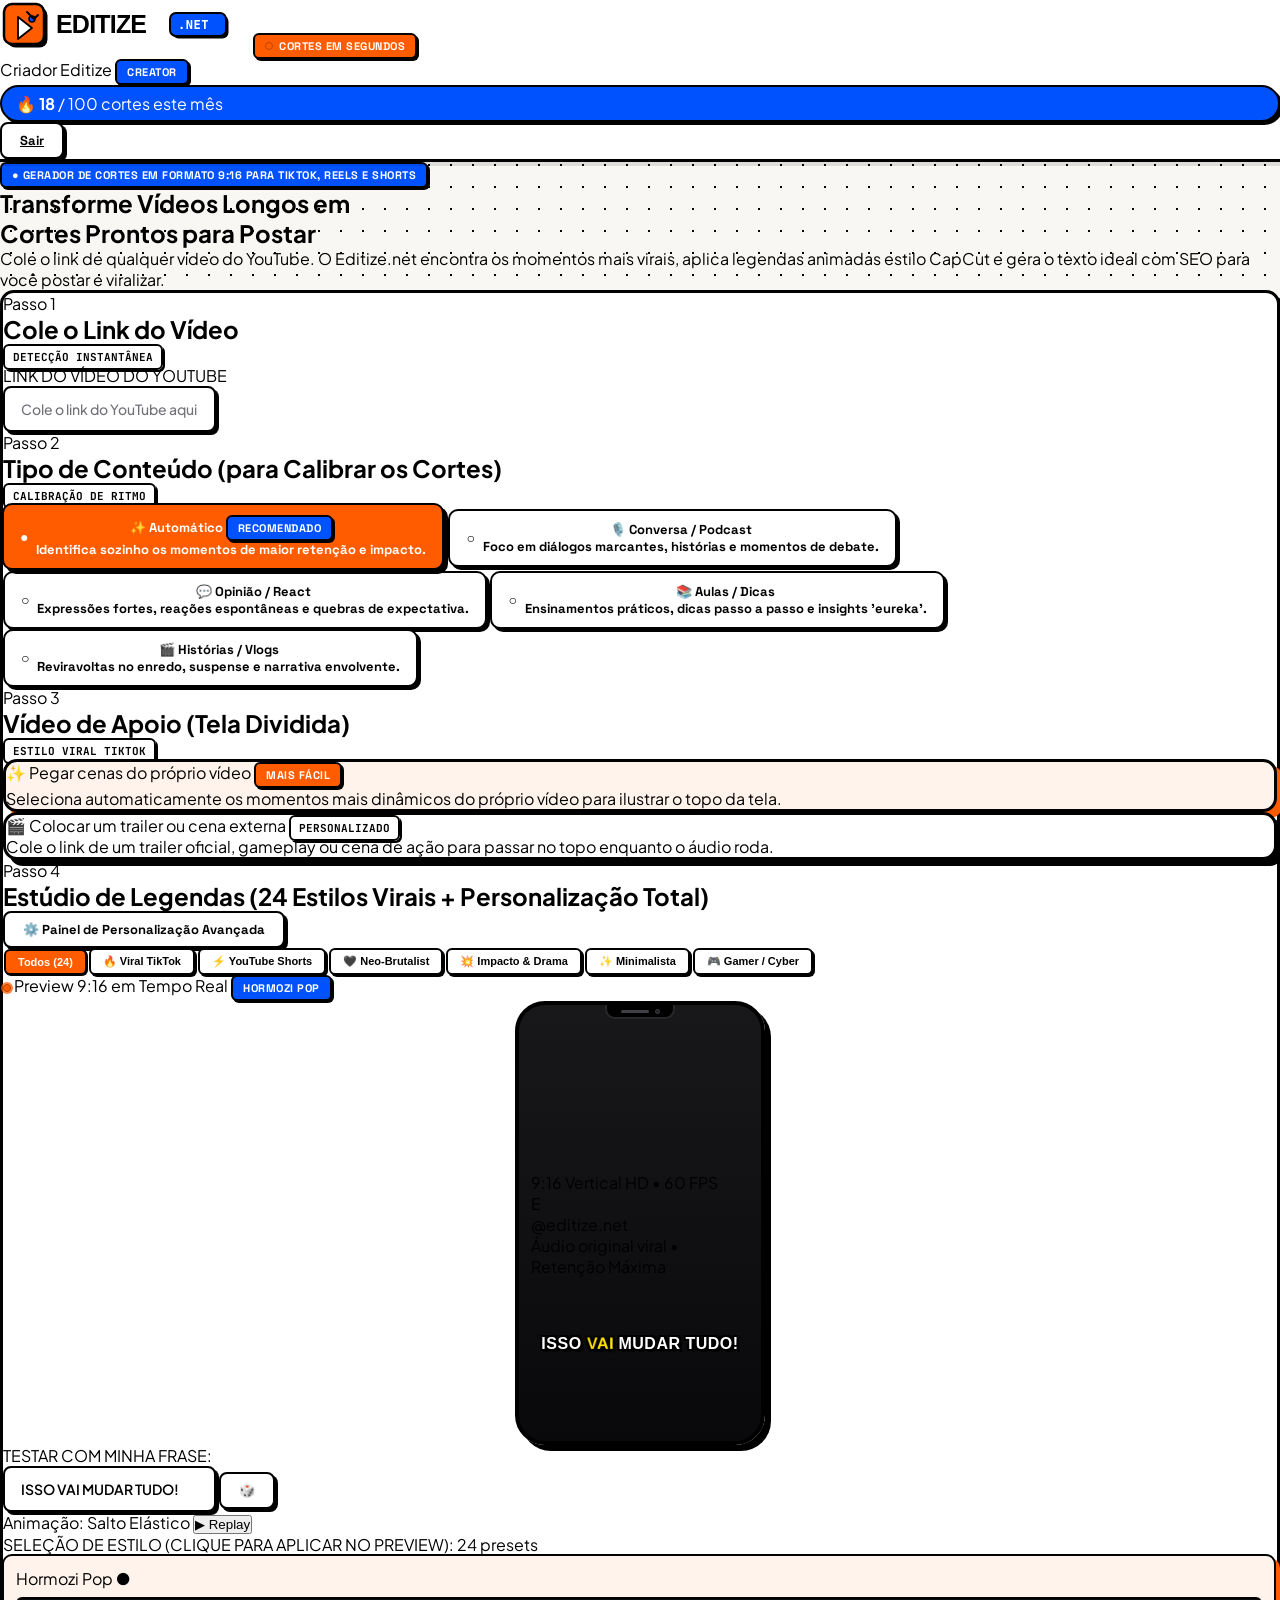
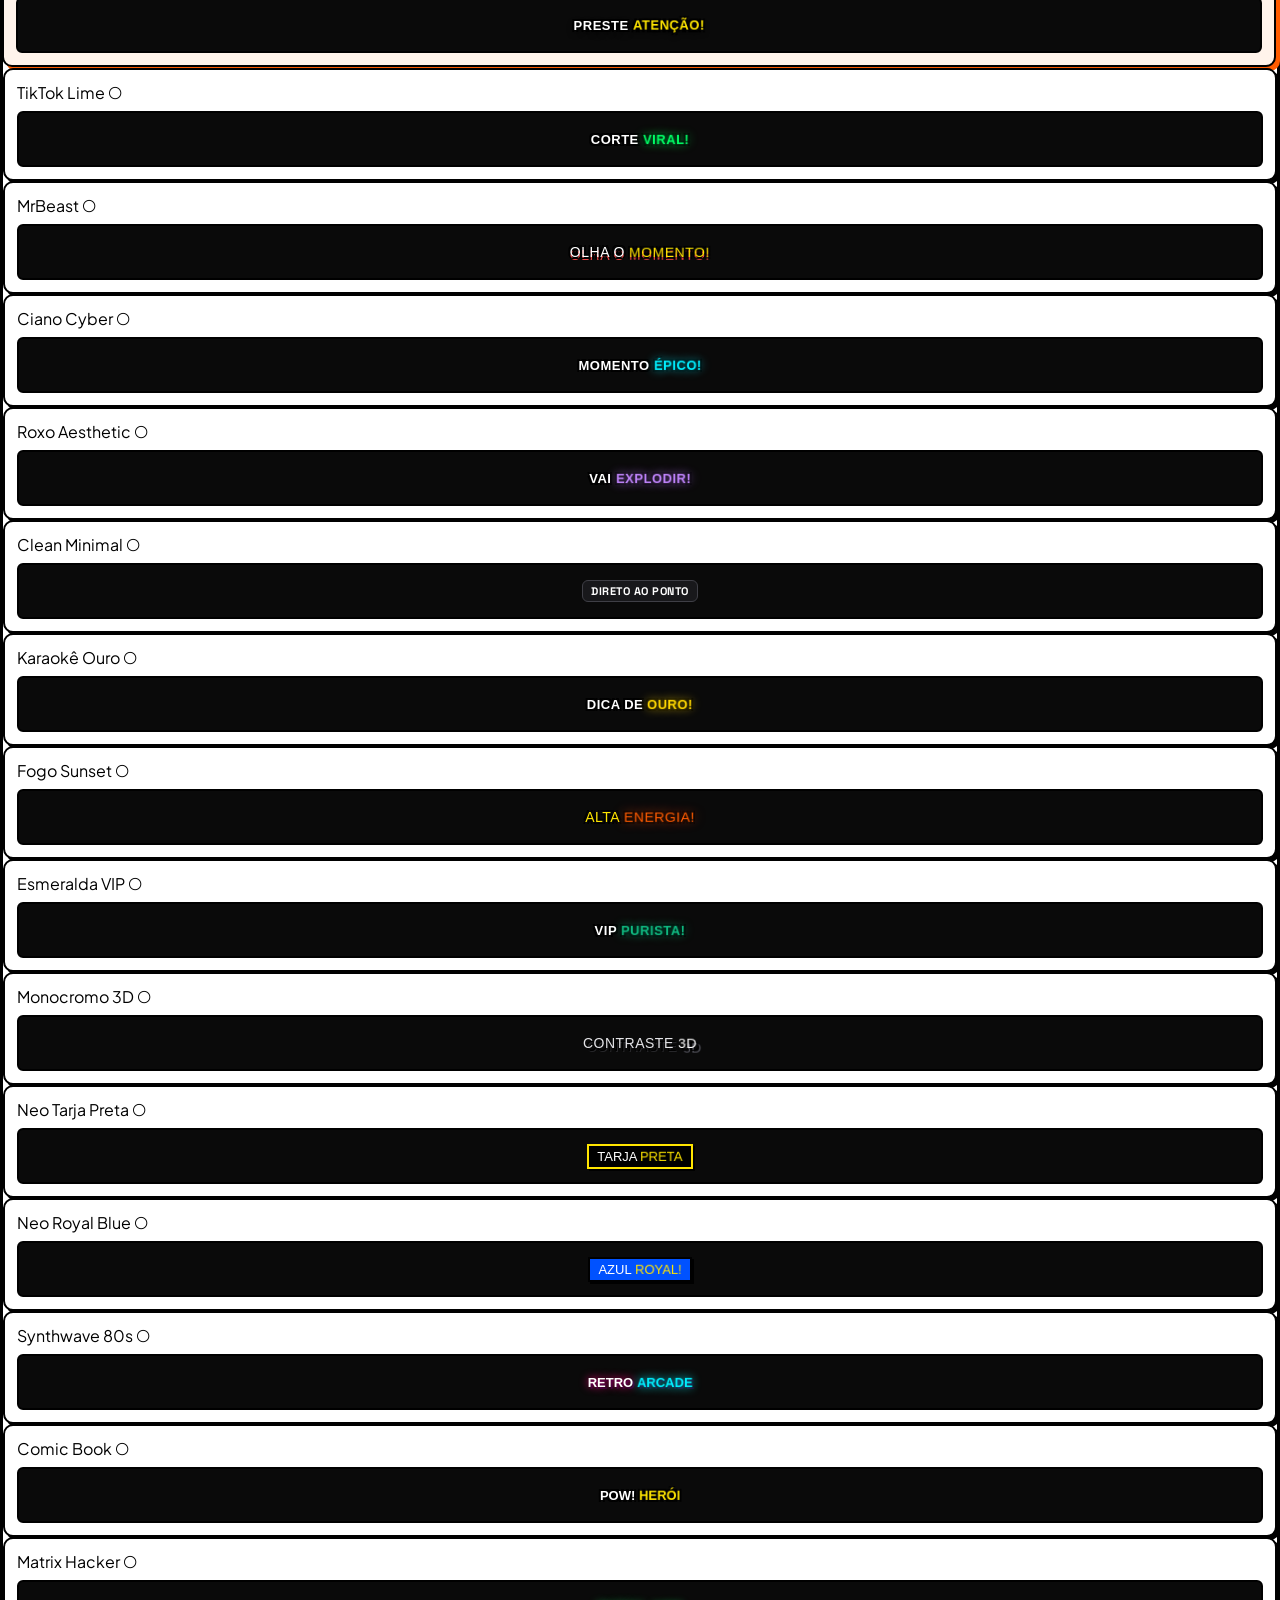
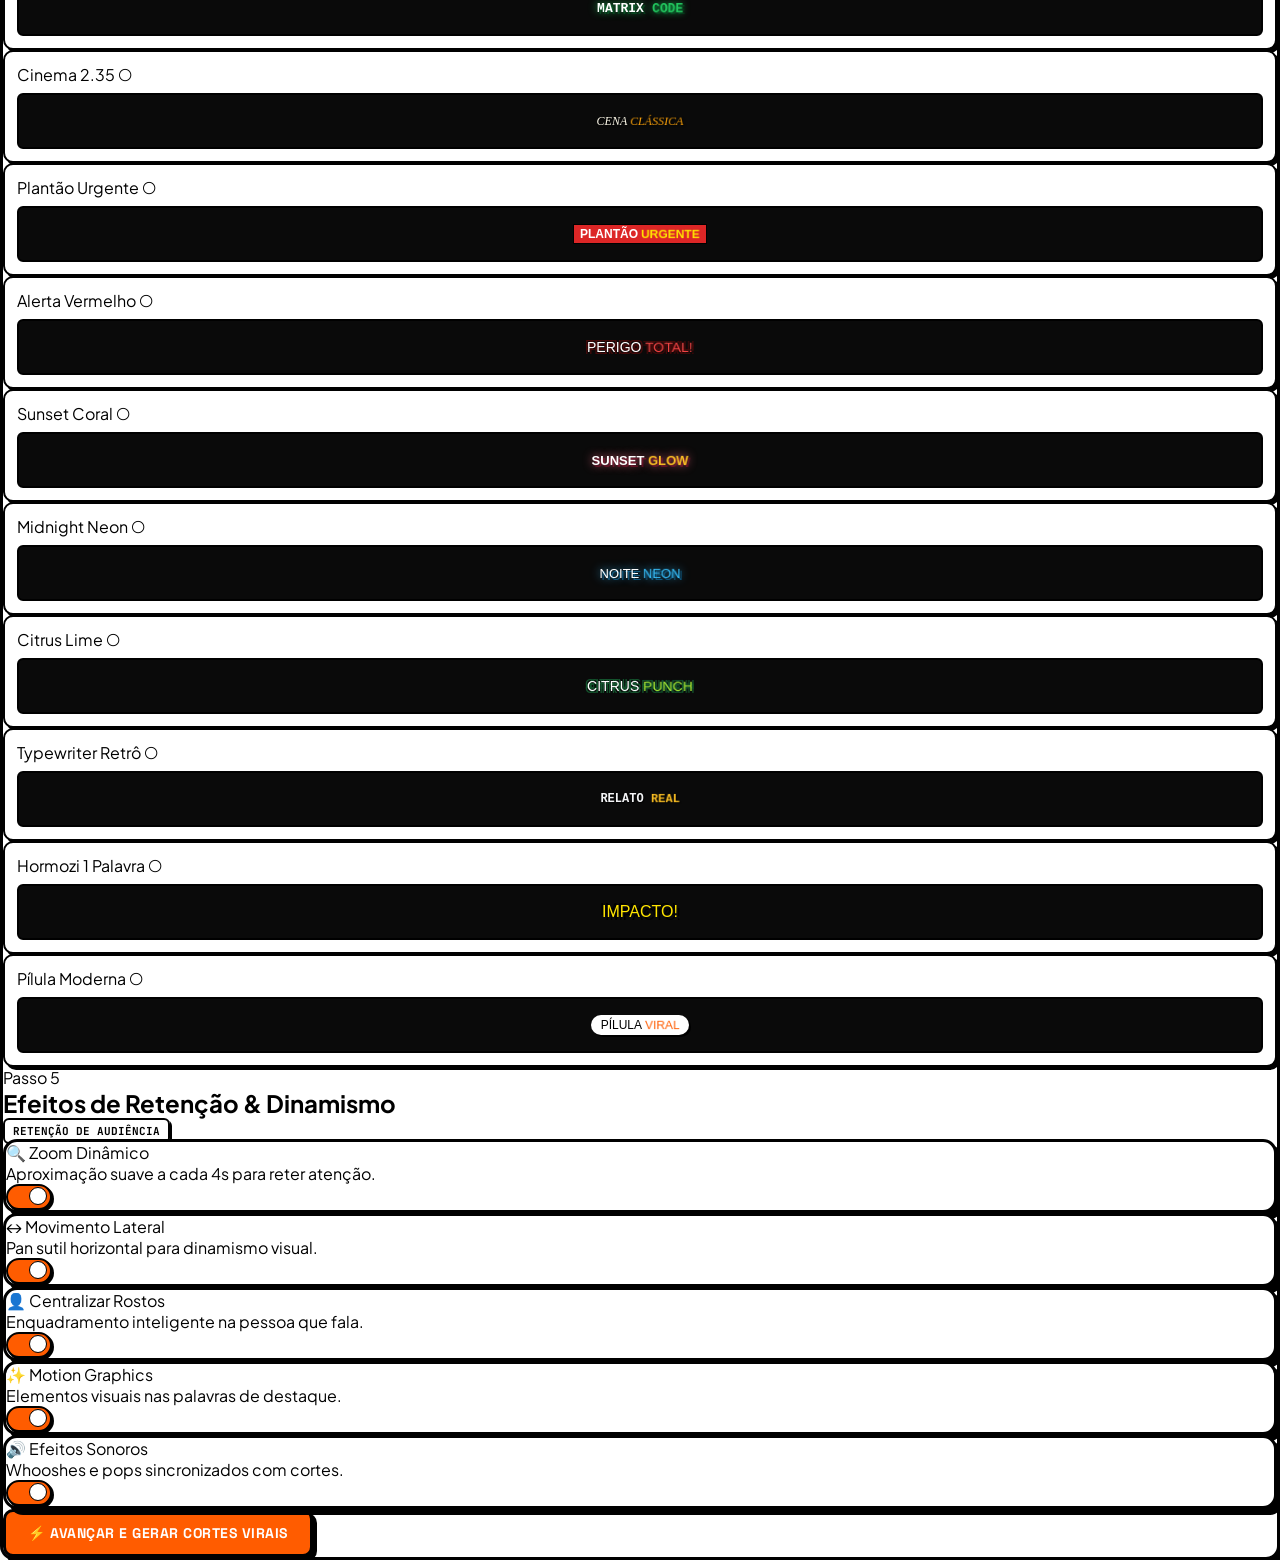
==== commit d1d2cc3a: "fix(preview): sincronizar estilos de presets no mockup e evitar quebra ou corte de legendas" ====
--- a/public/index.html
+++ b/public/index.html
@@ -367,7 +367,7 @@
 
                                 <!-- Legenda Renderizada Dinamicamente -->
                                 <div id="mockup-sub-container" class="mockup-sub-container" style="bottom: 22%;">
-                                    <div id="mockup-sub-box" class="sub-style-hormozi px-2.5 py-1 rounded inline-block max-w-[95%] break-words transition-all duration-150">
+                                    <div id="mockup-sub-box" class="sub-style-hormozi px-2.5 py-1 rounded inline-block max-w-[92%] w-auto text-center break-words transition-all duration-150">
                                         <span id="mockup-text-prefix">ISSO VAI</span>
                                         <span id="mockup-text-highlight" class="anim-word">MUDAR</span>
                                         <span id="mockup-text-suffix">TUDO! 🔥</span>
--- a/static/css/cortefy.css
+++ b/static/css/cortefy.css
@@ -803,7 +803,7 @@
 }
 
 .anim-bounce { animation: animBounce 1.2s infinite ease-in-out; }
-.anim-pop_zoom { animation: animPopZoom 1.4s infinite ease-in-out; }
+.anim-pop_zoom, .anim-popzoom { animation: animPopZoom 1.4s infinite ease-in-out; }
 .anim-karaoke { animation: animKaraoke 1.1s infinite ease-in-out; }
 .anim-shake { animation: animShake 0.9s infinite ease-in-out; }
 .anim-fade { animation: animFade 1.6s infinite ease-in-out; }
@@ -861,8 +861,9 @@
 
 .mockup-sub-container {
   position: absolute;
-  left: 8px;
-  right: 8px;
+  left: 6px;
+  right: 6px;
+  width: calc(100% - 12px);
   display: flex;
   flex-direction: column;
   align-items: center;
@@ -871,6 +872,27 @@
   transition: all 0.3s cubic-bezier(0.4, 0, 0.2, 1);
   pointer-events: none;
   z-index: 5;
+}
+
+/* Phone Mockup Subtitle Box - Respeita limites, quebra em 2 linhas e nunca vaza */
+.phone-mockup-frame #mockup-sub-box,
+#mockup-sub-box {
+  white-space: normal !important;
+  word-break: break-word !important;
+  overflow-wrap: break-word !important;
+  text-wrap: balance !important;
+  display: inline-block !important;
+  max-width: 92% !important;
+  width: auto !important;
+  text-align: center !important;
+  line-height: 1.25 !important;
+  box-sizing: border-box !important;
+}
+
+.phone-mockup-frame #mockup-sub-box span {
+  white-space: normal !important;
+  word-break: break-word !important;
+  overflow-wrap: break-word !important;
 }
 
 /* Tabs de Filtro de Legendas */
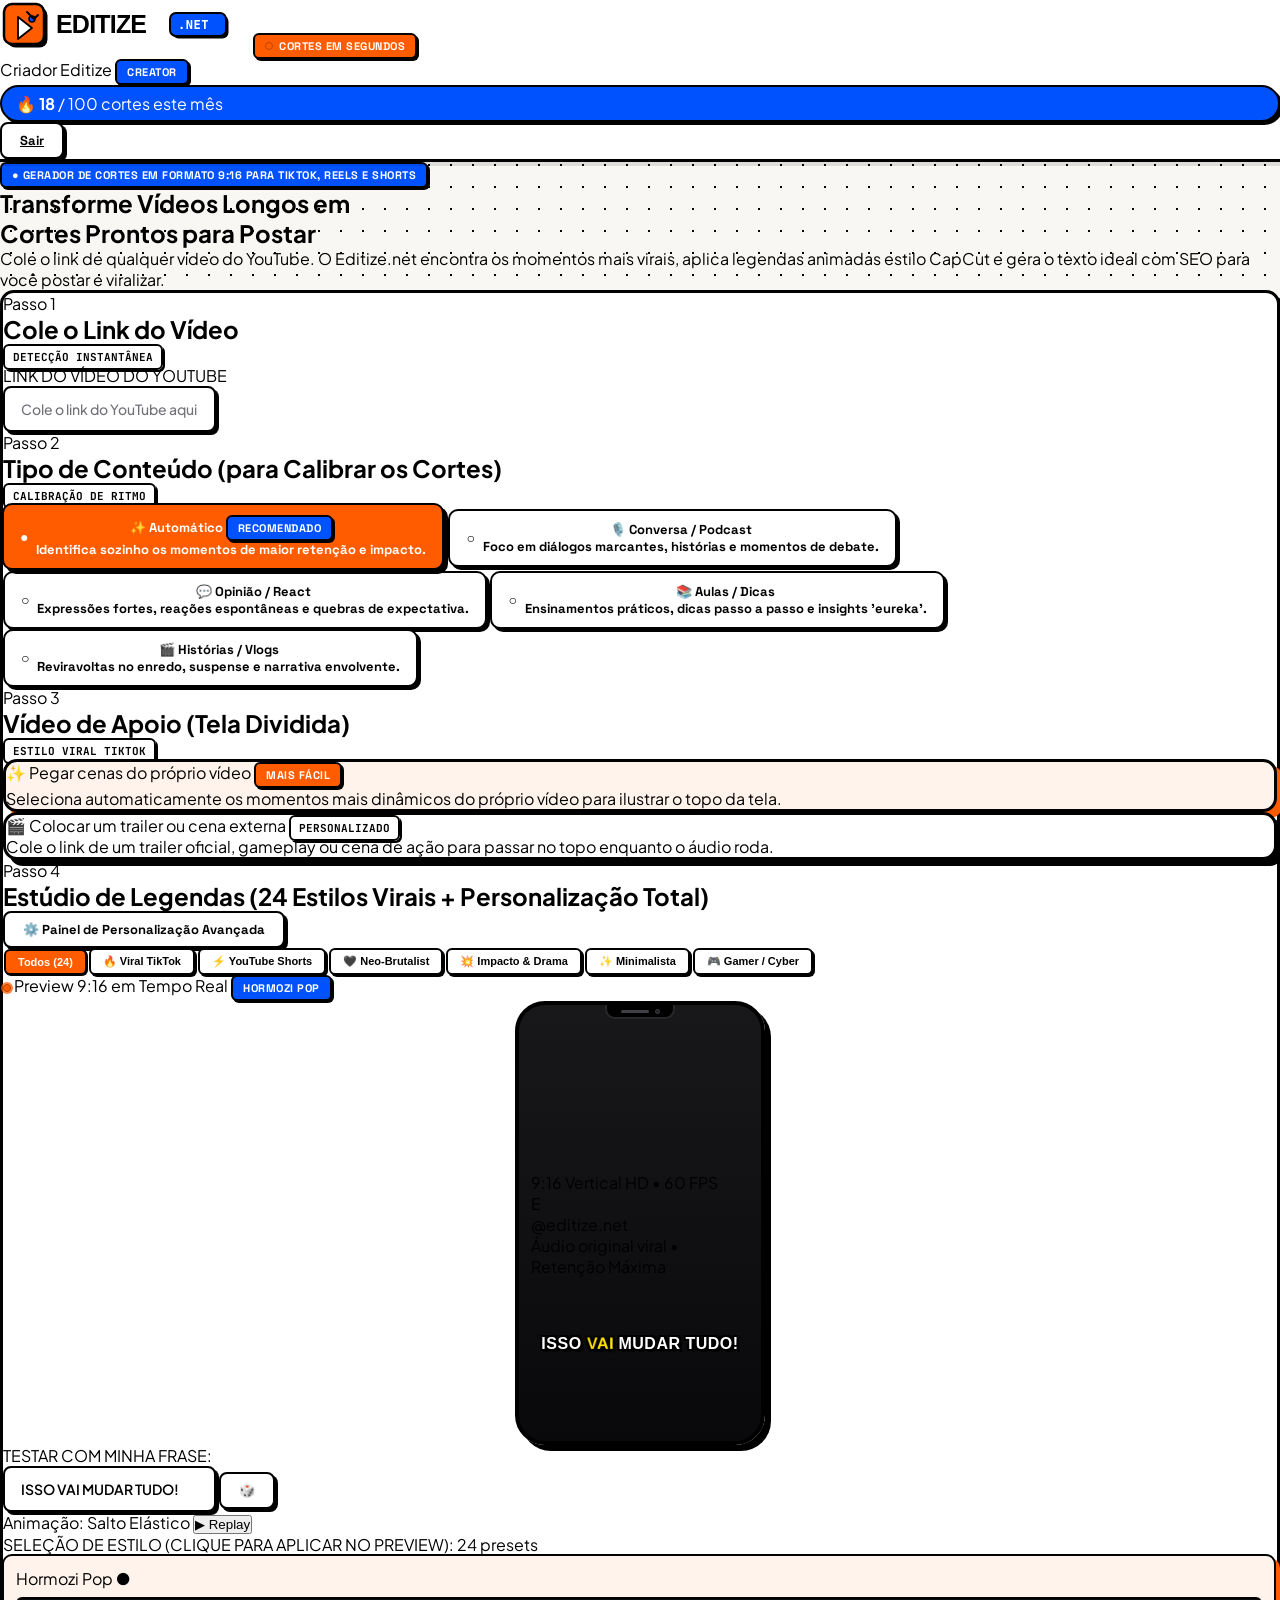
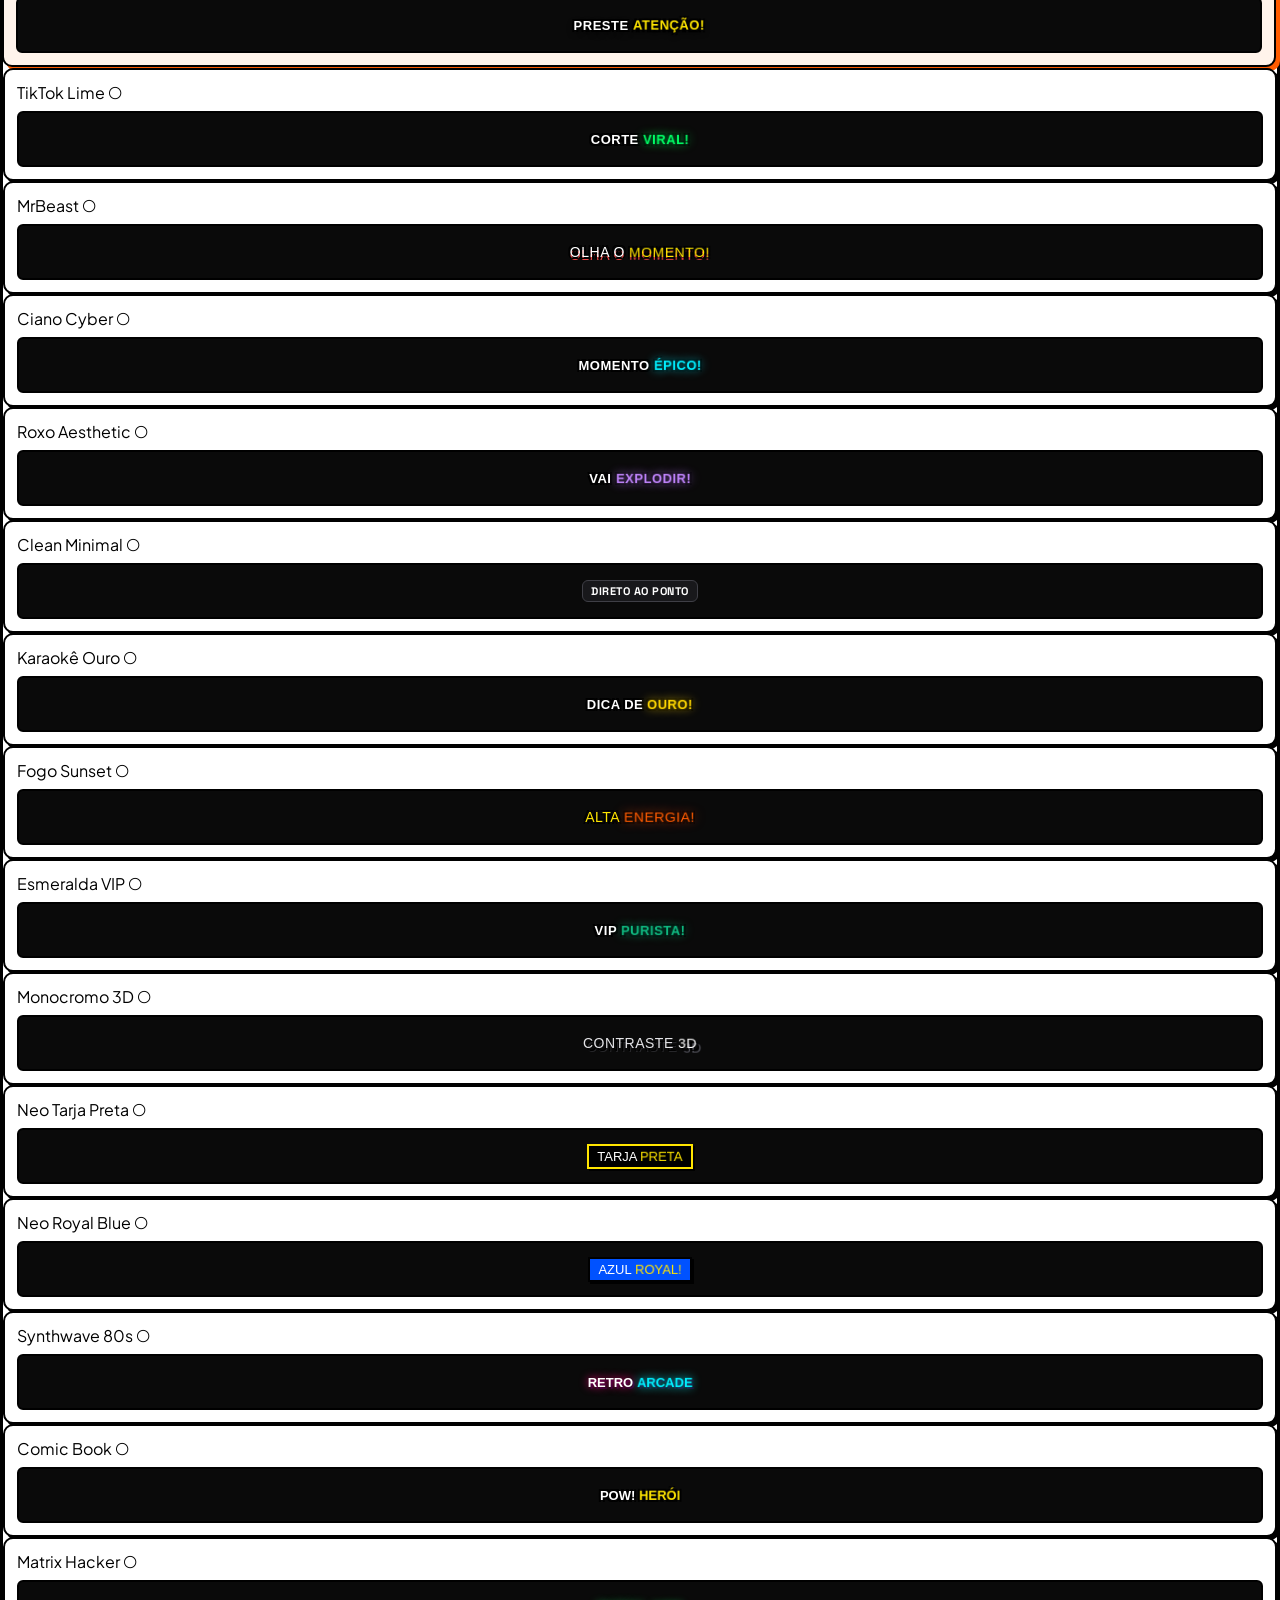
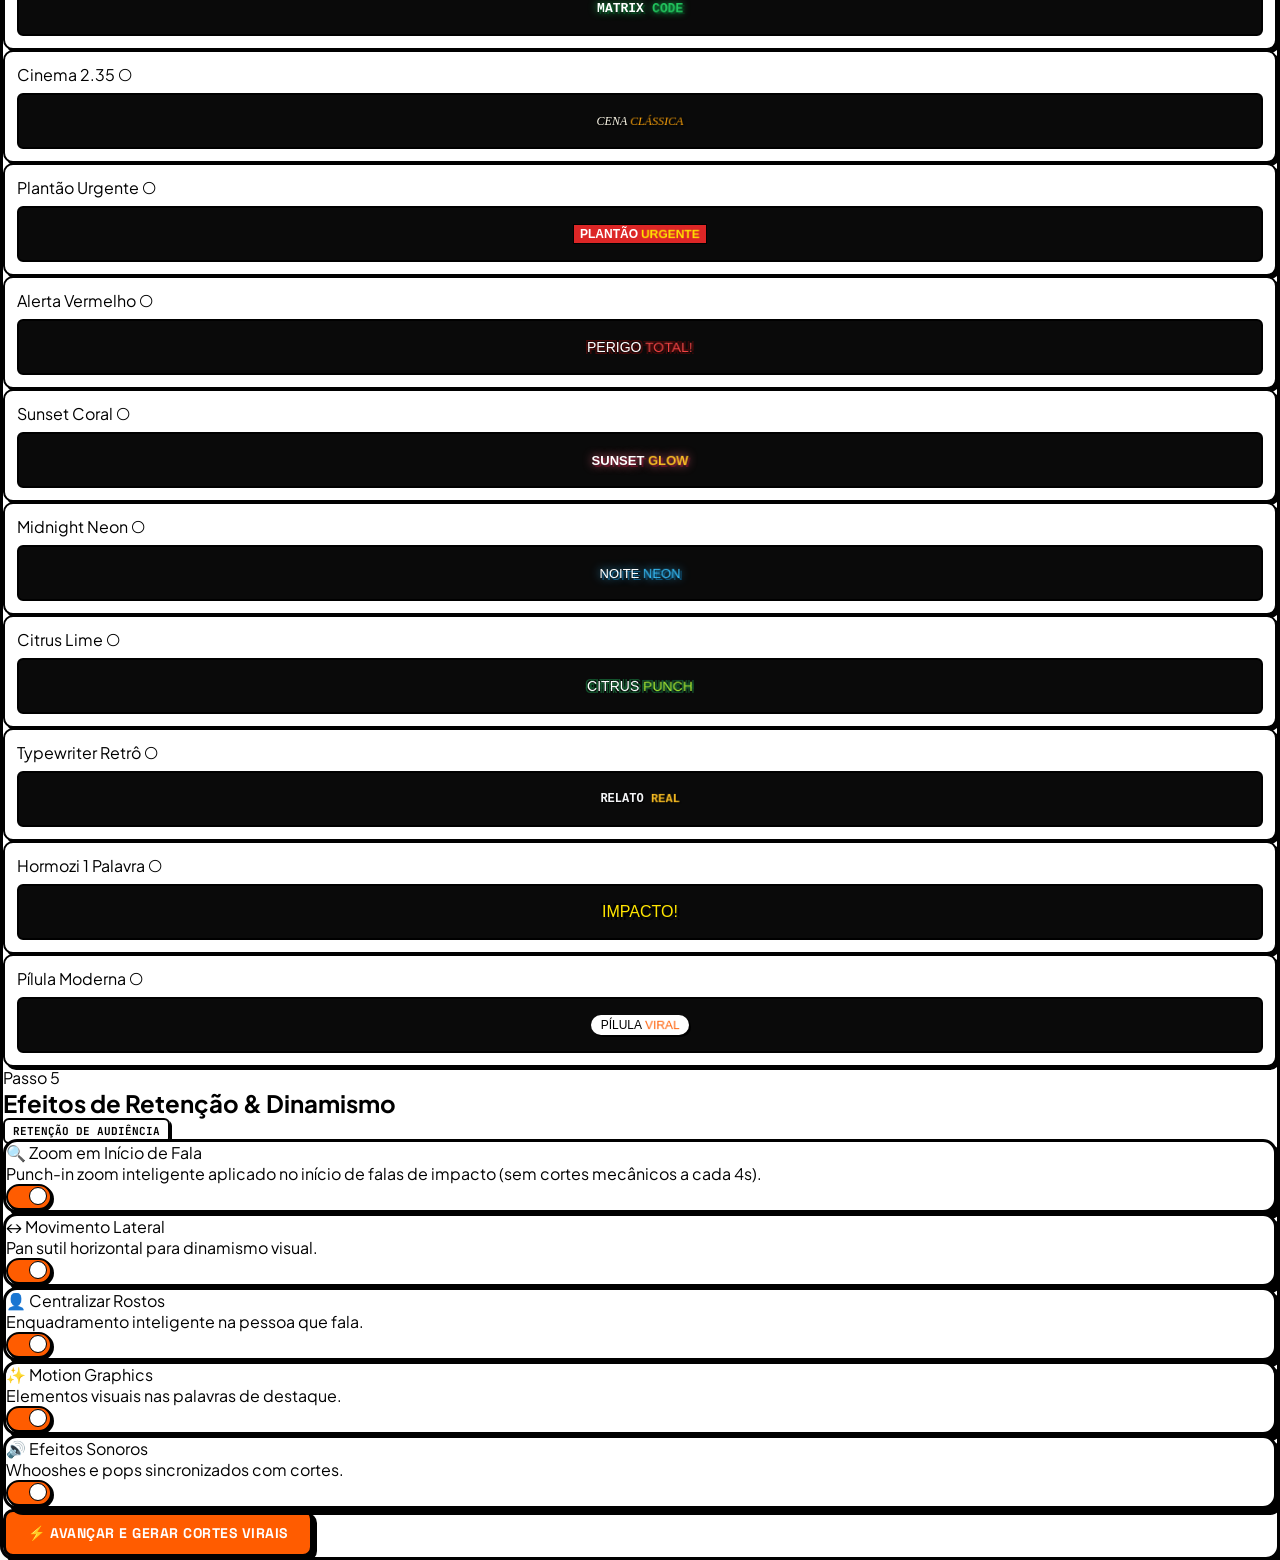
==== commit eae7392e: "feat: Studio Timeline Editor, speech-aligned zoom toggle, temporal face tracking, no-html captions a" ====
--- a/public/index.html
+++ b/public/index.html
@@ -873,13 +873,13 @@
 
                 <div class="grid grid-cols-1 sm:grid-cols-2 md:grid-cols-3 gap-3">
                     
-                    <!-- Toggle 1: Zoom Dinâmico -->
+                    <!-- Toggle 1: Zoom Dinâmico em Início de Fala -->
                     <div class="tech-card p-3.5 flex items-center justify-between gap-3">
                         <div class="space-y-0.5">
                             <div class="text-xs font-black text-black flex items-center gap-1.5">
-                                <span>🔍 Zoom Dinâmico</span>
-                            </div>
-                            <p class="text-[11px] text-zinc-600 font-medium">Aproximação suave a cada 4s para reter atenção.</p>
+                                <span>🔍 Zoom em Início de Fala</span>
+                            </div>
+                            <p class="text-[11px] text-zinc-600 font-medium">Punch-in zoom inteligente aplicado no início de falas de impacto (sem cortes mecânicos a cada 4s).</p>
                         </div>
                         <label class="toggle-switch">
                             <input type="checkbox" id="toggle-zoom" checked>
@@ -1186,6 +1186,232 @@
         </div>
     </div>
 
+    <!-- ==========================================================================
+         MODAL STUDIO TIMELINE EDITOR (Estilo NLE Profissional / OpusClip / CapCut)
+         ========================================================================== -->
+    <div id="modal-studio-editor" class="studio-modal-wrapper" style="display: none;">
+        <div class="studio-modal-body">
+            <!-- Barra Superior / Header de Controle -->
+            <div class="studio-header">
+                <div class="flex items-center gap-3">
+                    <button type="button" onclick="closeStudioEditorModal()" class="btn-secondary py-1 px-3 text-xs font-black flex items-center gap-1.5" title="Voltar para a lista de cortes">
+                        <span>← Voltar</span>
+                    </button>
+                    <span class="text-xs font-black text-white flex items-center gap-1.5">
+                        <span class="radar-dot"></span>
+                        <span id="studio-cut-title" class="truncate max-w-xs sm:max-w-md">Editando Corte</span>
+                    </span>
+                    <span id="studio-save-badge" class="badge-neon text-[9px]">✓ Salvo</span>
+                </div>
+
+                <div class="flex items-center gap-2.5">
+                    <span class="hidden sm:inline text-xs font-mono text-zinc-400 font-bold">⚡ 168.500 cr</span>
+                    <span class="bg-[#27272A] border border-black text-[#FF5C00] font-mono text-[10px] font-black px-2 py-0.5 rounded">
+                        📱 9:16 Vertical
+                    </span>
+                    <button type="button" id="btn-studio-render" onclick="renderStudioCut()" class="btn-neon py-1.5 px-4 text-xs font-black flex items-center gap-1.5 shadow-[2px_2px_0px_#000]">
+                        <span>⬇ Gerar Vídeo</span>
+                    </button>
+                </div>
+            </div>
+
+            <!-- Workspace Central: 3 Colunas (Inspetor | Canvas 9:16 | Legendas) -->
+            <div class="studio-workspace-grid">
+                
+                <!-- Coluna 1: Inspetor de Propriedades da Camada -->
+                <div class="studio-left-panel">
+                    <div class="flex items-center justify-between border-b border-zinc-700 pb-2">
+                        <span class="text-xs font-black text-white uppercase flex items-center gap-1.5">
+                            <span>⚙️ Propriedades</span>
+                        </span>
+                        <span class="text-[10px] text-zinc-400 font-mono">Vídeo 9:16</span>
+                    </div>
+
+                    <!-- Transformação & Enquadramento -->
+                    <div class="space-y-3">
+                        <span class="text-[11px] font-black text-[#FF5C00] uppercase block">📐 ENQUADRAMENTO & POSIÇÃO</span>
+                        
+                        <div class="space-y-1">
+                            <div class="flex justify-between text-[10px] font-bold text-zinc-300">
+                                <span>ESCALA / ZOOM:</span>
+                                <span id="studio-scale-val" class="font-mono text-[#FF5C00]">100%</span>
+                            </div>
+                            <input type="range" id="studio-prop-scale" min="100" max="160" value="100" oninput="onStudioScaleChange(this.value)" class="w-full accent-[#FF5C00] cursor-pointer">
+                        </div>
+
+                        <div class="space-y-1">
+                            <div class="flex justify-between text-[10px] font-bold text-zinc-300">
+                                <span>POSIÇÃO HORIZONTAL (X):</span>
+                                <span id="studio-posx-val" class="font-mono text-[#FF5C00]">Centro</span>
+                            </div>
+                            <input type="range" id="studio-prop-posx" min="-150" max="150" value="0" oninput="onStudioPosXChange(this.value)" class="w-full accent-[#FF5C00] cursor-pointer">
+                        </div>
+
+                        <div class="space-y-1">
+                            <div class="flex justify-between text-[10px] font-bold text-zinc-300">
+                                <span>ARREDONDAMENTO (RAIO):</span>
+                                <span id="studio-radius-val" class="font-mono text-[#FF5C00]">0px</span>
+                            </div>
+                            <input type="range" id="studio-prop-radius" min="0" max="40" value="0" oninput="onStudioRadiusChange(this.value)" class="w-full accent-[#FF5C00] cursor-pointer">
+                        </div>
+
+                        <!-- Toggle de Zoom Dinâmico do Corte -->
+                        <div class="p-2.5 bg-[#27272A] border border-zinc-700 rounded-lg flex items-center justify-between gap-2 mt-2">
+                            <div>
+                                <span class="text-[11px] font-black text-white block">🔍 Zoom em Início de Fala</span>
+                                <span class="text-[9px] text-zinc-400 block">Punch-in zoom em momentos de ênfase</span>
+                            </div>
+                            <label class="toggle-switch">
+                                <input type="checkbox" id="studio-prop-zoom" checked onchange="onStudioZoomToggle(this.checked)">
+                                <span class="toggle-slider"></span>
+                            </label>
+                        </div>
+                    </div>
+
+                    <!-- Estilo Rápido da Legenda -->
+                    <div class="space-y-3 pt-3 border-t border-zinc-700">
+                        <span class="text-[11px] font-black text-[#FF5C00] uppercase block">💬 ESTILO DA LEGENDA</span>
+                        
+                        <div class="space-y-1">
+                            <label class="text-[10px] font-bold text-zinc-300 block">MODELO VIRAL:</label>
+                            <select id="studio-prop-sub-style" onchange="onStudioSubStyleChange(this.value)" class="tech-input w-full py-1 text-xs font-bold bg-[#27272A] text-white border-zinc-700">
+                                <option value="hormozi_pop">Hormozi Pop (Viral Amarelo)</option>
+                                <option value="tiktok_bounce">TikTok Lime (Verde Neon)</option>
+                                <option value="beast_impact">MrBeast (Vermelho Intenso)</option>
+                                <option value="cyan_electric">Ciano Cyberpunk (Azul Neon)</option>
+                                <option value="purple_viral">Roxo Aesthetic (TikTok)</option>
+                                <option value="clean_minimal">Clean Minimal (Elegante)</option>
+                                <option value="gold_karaoke">Karaokê Ouro (Dourado)</option>
+                                <option value="neobrutalist_black">Neo Tarja Preta</option>
+                                <option value="neobrutalist_blue">Neo Royal Blue</option>
+                                <option value="breaking_news">Plantão Urgente (Vermelho)</option>
+                                <option value="pill_badge_viral">Pílula Moderna (Branco)</option>
+                            </select>
+                        </div>
+
+                        <div class="flex items-center justify-between gap-2">
+                            <span class="text-[10px] font-bold text-zinc-300">COR DO DESTAQUE:</span>
+                            <input type="color" id="studio-prop-highlight" value="#FFE500" oninput="onStudioHighlightChange(this.value)" class="w-8 h-8 rounded border-2 border-black bg-transparent cursor-pointer">
+                        </div>
+                    </div>
+                </div>
+
+                <!-- Coluna 2: Canvas Central do Vídeo 9:16 com Bounding Box -->
+                <div class="studio-center-stage">
+                    <div id="studio-viewport-container" class="studio-video-viewport">
+                        <video id="studio-video-player" playsinline preload="auto" class="w-full h-full object-cover"></video>
+                        <div id="studio-bounding-box" class="studio-bounding-box">
+                            <div class="studio-handle studio-handle-tl"></div>
+                            <div class="studio-handle studio-handle-tr"></div>
+                            <div class="studio-handle studio-handle-bl"></div>
+                            <div class="studio-handle studio-handle-br"></div>
+                        </div>
+                        <!-- Legenda Dinâmica Sobreposta no Vídeo -->
+                        <div id="studio-overlay-subtitle" class="absolute bottom-[20%] left-4 right-4 text-center pointer-events-none z-20">
+                            <div id="studio-overlay-sub-box" class="sub-style-hormozi px-2.5 py-1 rounded inline-block max-w-[90%] text-center break-words">
+                                <span id="studio-overlay-text">ISSO VAI MUDAR TUDO!</span>
+                            </div>
+                        </div>
+                    </div>
+
+                    <!-- Barra de Transporte e Controles de Play -->
+                    <div class="studio-transport-bar">
+                        <button type="button" onclick="studioTogglePlay()" id="studio-btn-play" class="btn-primary py-1 px-4 text-xs font-black flex items-center gap-1.5" style="background:#FF5C00; color:#000;">
+                            <span>▶ Play</span>
+                        </button>
+                        <span id="studio-timecode" class="text-xs font-mono text-zinc-300 font-extrabold bg-[#18181B] px-3 py-1 rounded border border-zinc-700">
+                            00:00 / 00:00
+                        </span>
+                        <button type="button" onclick="studioDecuparSilencio()" class="btn-secondary py-1 px-2.5 text-xs font-black flex items-center gap-1" title="Ajustar pausas automaticamente">
+                            <span>✂ Decupar Silêncio</span>
+                        </button>
+                    </div>
+                </div>
+
+                <!-- Coluna 3: Lista Interativa de Legendas e Palavras -->
+                <div class="studio-right-panel">
+                    <div class="p-3 border-b border-zinc-700 space-y-2">
+                        <div class="flex items-center justify-between">
+                            <span class="text-xs font-black text-white uppercase flex items-center gap-1.5">
+                                <span>💬 Falas & Legendas</span>
+                            </span>
+                            <span id="studio-cues-count" class="text-[10px] font-mono text-[#FF5C00] font-bold">0 falas</span>
+                        </div>
+
+                        <!-- Busca e Substituição em Massa -->
+                        <div class="flex gap-1.5 text-xs">
+                            <input type="text" id="studio-search-word" placeholder="Buscar palavra..." class="tech-input text-[11px] py-1 px-2 w-1/2 bg-[#27272A] text-white border-zinc-700">
+                            <input type="text" id="studio-replace-word" placeholder="Substituir..." class="tech-input text-[11px] py-1 px-2 w-1/2 bg-[#27272A] text-white border-zinc-700">
+                            <button type="button" onclick="studioSearchAndReplace()" class="btn-secondary text-[11px] px-2 py-1 shrink-0 font-bold" title="Substituir em todas as legendas">
+                                OK
+                            </button>
+                        </div>
+                    </div>
+
+                    <!-- Lista Rolável de Falas -->
+                    <div id="studio-cues-container" class="studio-cues-list">
+                        <!-- Itens gerados dinamicamente via JavaScript -->
+                    </div>
+                </div>
+
+            </div>
+
+            <!-- Timeline Multi-Pistas (Inferior) -->
+            <div class="studio-timeline-section" id="studio-timeline-root">
+                <!-- Régua de Tempo -->
+                <div id="studio-timeline-ruler" class="studio-timeline-ruler">
+                    <span class="absolute left-[80px]">00:00</span>
+                    <span class="absolute left-[200px]">00:05</span>
+                    <span class="absolute left-[320px]">00:10</span>
+                    <span class="absolute left-[440px]">00:15</span>
+                    <span class="absolute left-[560px]">00:20</span>
+                    <span class="absolute left-[680px]">00:25</span>
+                    <span class="absolute left-[800px]">00:30</span>
+                    <span class="absolute left-[920px]">00:35</span>
+                    <span class="absolute left-[1040px]">00:40</span>
+                    <span class="absolute left-[1160px]">00:45</span>
+                    <span class="absolute left-[1280px]">00:50</span>
+                </div>
+
+                <!-- Pistas Multi-Track -->
+                <div class="studio-timeline-tracks" id="studio-tracks-container" onclick="studioTimelineClick(event)">
+                    <!-- Agulha de Scrubbing (Playhead) -->
+                    <div id="studio-playhead" class="studio-playhead-line" style="left: 80px;">
+                        <div class="studio-playhead-handle" onmousedown="startPlayheadScrub(event)"></div>
+                    </div>
+
+                    <!-- Pista 1: Legendas -->
+                    <div class="studio-track-row">
+                        <div class="studio-track-header text-[#F59E0B]">💬 Caps</div>
+                        <div class="studio-track-lane" id="studio-lane-caps">
+                            <!-- Blocos de falas inseridos dinamicamente -->
+                        </div>
+                    </div>
+
+                    <!-- Pista 2: Vídeo Principal -->
+                    <div class="studio-track-row">
+                        <div class="studio-track-header text-[#0052FF]">🎬 Vídeo</div>
+                        <div class="studio-track-lane" id="studio-lane-video">
+                            <div id="studio-video-track-block" class="studio-block-video" style="left: 0; width: 95%;">
+                                <span>🎞️ Vídeo Principal (9:16)</span>
+                            </div>
+                        </div>
+                    </div>
+
+                    <!-- Pista 3: Áudio e Onda Sonora -->
+                    <div class="studio-track-row">
+                        <div class="studio-track-header text-[#10B981]">🔊 Áudio</div>
+                        <div class="studio-track-lane" id="studio-lane-audio">
+                            <div class="studio-block-audio" style="left: 0; width: 95%;">
+                                <span> ▂▃▅▆▇▆▅▃▂ ▂▃▅▆▇▆▅▃▂ ▂▃▅▆▇▆▅▃▂ ▂▃▅▆▇▆▅▃▂ ▂▃▅▆▇▆▅▃▂ (Áudio Original)</span>
+                            </div>
+                        </div>
+                    </div>
+                </div>
+            </div>
+        </div>
+    </div>
+
     <!-- Modal do Vídeo Pronto -->
     <div id="video-modal" class="modal-overlay" style="display: none;">
         <div class="tech-card p-6 max-w-sm w-full mx-4 flex flex-col items-center gap-4 relative">
--- a/static/css/cortefy.css
+++ b/static/css/cortefy.css
@@ -1174,3 +1174,314 @@
   from { opacity: 0; }
   to { opacity: 1; }
 }
+
+/* ==========================================================================
+   Studio Timeline Editor (NLE Interface Profissional Estilo CapCut / OpusClip)
+   ========================================================================== */
+.studio-modal-wrapper {
+  position: fixed;
+  inset: 0;
+  background: rgba(0, 0, 0, 0.88);
+  backdrop-filter: blur(8px);
+  z-index: 105;
+  display: flex;
+  flex-direction: column;
+  align-items: center;
+  justify-content: center;
+  padding: 12px;
+  animation: fadeIn 0.18s ease-out;
+}
+
+.studio-modal-body {
+  width: 100%;
+  max-width: 1400px;
+  height: 94vh;
+  max-height: 900px;
+  background: #121214;
+  border: 3px solid #000000;
+  border-radius: 12px;
+  box-shadow: 8px 8px 0px #000000;
+  display: flex;
+  flex-direction: column;
+  overflow: hidden;
+  color: #FFFFFF;
+}
+
+/* Header do Studio */
+.studio-header {
+  background: #18181B;
+  border-bottom: 2px solid #27272A;
+  padding: 8px 16px;
+  display: flex;
+  align-items: center;
+  justify-content: space-between;
+  gap: 12px;
+  shrink-0: 0;
+}
+
+/* Grid de Trabalho (3 Colunas) */
+.studio-workspace-grid {
+  flex: 1;
+  display: grid;
+  grid-template-columns: 310px 1fr 340px;
+  overflow: hidden;
+  min-height: 0;
+}
+
+@media (max-width: 1024px) {
+  .studio-workspace-grid {
+    grid-template-columns: 1fr;
+    overflow-y: auto;
+  }
+}
+
+/* Painel Esquerdo: Inspector de Propriedades */
+.studio-left-panel {
+  background: #18181B;
+  border-right: 2px solid #27272A;
+  display: flex;
+  flex-direction: column;
+  overflow-y: auto;
+  padding: 14px;
+  gap: 14px;
+}
+
+/* Canvas Central do Vídeo 9:16 */
+.studio-center-stage {
+  background: #09090B;
+  display: flex;
+  flex-direction: column;
+  align-items: center;
+  justify-content: center;
+  position: relative;
+  overflow: hidden;
+  padding: 12px;
+}
+
+.studio-video-viewport {
+  position: relative;
+  aspect-ratio: 9 / 16;
+  height: calc(100% - 44px);
+  max-height: 480px;
+  background: #000000;
+  border: 3px solid #27272A;
+  border-radius: 16px;
+  box-shadow: 0 10px 30px rgba(0, 0, 0, 0.8), 4px 4px 0 #000;
+  overflow: hidden;
+  display: flex;
+  align-items: center;
+  justify-content: center;
+}
+
+.studio-bounding-box {
+  position: absolute;
+  inset: 6px;
+  border: 2px dashed rgba(255, 92, 0, 0.7);
+  pointer-events: none;
+  border-radius: 10px;
+  z-index: 10;
+}
+
+.studio-handle {
+  width: 10px;
+  height: 10px;
+  background: #FF5C00;
+  border: 2px solid #000;
+  position: absolute;
+  pointer-events: auto;
+  border-radius: 2px;
+}
+
+.studio-handle-tl { top: -5px; left: -5px; cursor: nwse-resize; }
+.studio-handle-tr { top: -5px; right: -5px; cursor: nesw-resize; }
+.studio-handle-bl { bottom: -5px; left: -5px; cursor: nesw-resize; }
+.studio-handle-br { bottom: -5px; right: -5px; cursor: nwse-resize; }
+
+/* Barra de Transporte abaixo do player */
+.studio-transport-bar {
+  display: flex;
+  align-items: center;
+  justify-content: center;
+  gap: 16px;
+  padding-top: 8px;
+  width: 100%;
+}
+
+/* Painel Direito: Transcrição e Falas */
+.studio-right-panel {
+  background: #18181B;
+  border-left: 2px solid #27272A;
+  display: flex;
+  flex-direction: column;
+  overflow: hidden;
+}
+
+.studio-cues-list {
+  flex: 1;
+  overflow-y: auto;
+  padding: 10px;
+  display: flex;
+  flex-direction: column;
+  gap: 8px;
+}
+
+.studio-cue-card {
+  background: #27272A;
+  border: 1px solid #3F3F46;
+  border-radius: 6px;
+  padding: 8px 10px;
+  cursor: pointer;
+  transition: all 0.15s ease;
+}
+
+.studio-cue-card:hover {
+  background: #323238;
+  border-color: #FF5C00;
+}
+
+.studio-cue-card.active {
+  border-color: #FF5C00;
+  background: rgba(255, 92, 0, 0.15);
+}
+
+/* Timeline Multi-Pistas (Inferior) */
+.studio-timeline-section {
+  height: 180px;
+  background: #141417;
+  border-top: 2px solid #27272A;
+  display: flex;
+  flex-direction: column;
+  shrink-0: 0;
+  position: relative;
+  user-select: none;
+}
+
+.studio-timeline-ruler {
+  height: 24px;
+  background: #18181B;
+  border-bottom: 1px solid #27272A;
+  display: flex;
+  align-items: center;
+  font-family: monospace;
+  font-size: 10px;
+  color: #A1A1AA;
+  position: relative;
+  overflow: hidden;
+  padding-left: 80px;
+}
+
+.studio-timeline-tracks {
+  flex: 1;
+  display: flex;
+  flex-direction: column;
+  gap: 3px;
+  padding: 4px 0;
+  overflow-y: auto;
+  position: relative;
+}
+
+.studio-track-row {
+  display: flex;
+  align-items: center;
+  height: 38px;
+  position: relative;
+}
+
+.studio-track-header {
+  width: 80px;
+  padding: 0 8px;
+  font-size: 11px;
+  font-weight: 800;
+  display: flex;
+  align-items: center;
+  gap: 4px;
+  background: #18181B;
+  border-right: 1px solid #27272A;
+  height: 100%;
+  shrink-0: 0;
+  z-index: 5;
+}
+
+.studio-track-lane {
+  flex: 1;
+  height: 100%;
+  background: rgba(255, 255, 255, 0.02);
+  position: relative;
+  display: flex;
+  align-items: center;
+  overflow: hidden;
+}
+
+.studio-block-cap {
+  background: #F59E0B;
+  color: #000000;
+  border: 1px solid #B45309;
+  border-radius: 4px;
+  font-size: 10px;
+  font-weight: 800;
+  padding: 4px 6px;
+  white-space: nowrap;
+  overflow: hidden;
+  text-overflow: ellipsis;
+  cursor: pointer;
+  position: absolute;
+  height: 30px;
+  display: flex;
+  align-items: center;
+}
+
+.studio-block-video {
+  background: #0052FF;
+  color: #FFFFFF;
+  border: 1px solid #0036B3;
+  border-radius: 4px;
+  font-size: 11px;
+  font-weight: 800;
+  padding: 4px 10px;
+  position: absolute;
+  height: 32px;
+  display: flex;
+  align-items: center;
+  gap: 6px;
+  box-shadow: 2px 2px 0 #000;
+}
+
+.studio-block-audio {
+  background: #10B981;
+  color: #000000;
+  border: 1px solid #047857;
+  border-radius: 4px;
+  font-size: 10px;
+  font-weight: 800;
+  position: absolute;
+  height: 28px;
+  display: flex;
+  align-items: center;
+  padding: 0 8px;
+}
+
+/* Agulha de Scrubbing (Playhead) */
+.studio-playhead-line {
+  position: absolute;
+  top: 0;
+  bottom: 0;
+  width: 2px;
+  background: #FF3B30;
+  z-index: 20;
+  pointer-events: none;
+  transform: translateX(-50%);
+}
+
+.studio-playhead-handle {
+  width: 14px;
+  height: 16px;
+  background: #FF3B30;
+  clip-path: polygon(0% 0%, 100% 0%, 100% 70%, 50% 100%, 0% 70%);
+  position: absolute;
+  top: 0;
+  left: 50%;
+  transform: translateX(-50%);
+  pointer-events: auto;
+  cursor: ew-resize;
+}
+
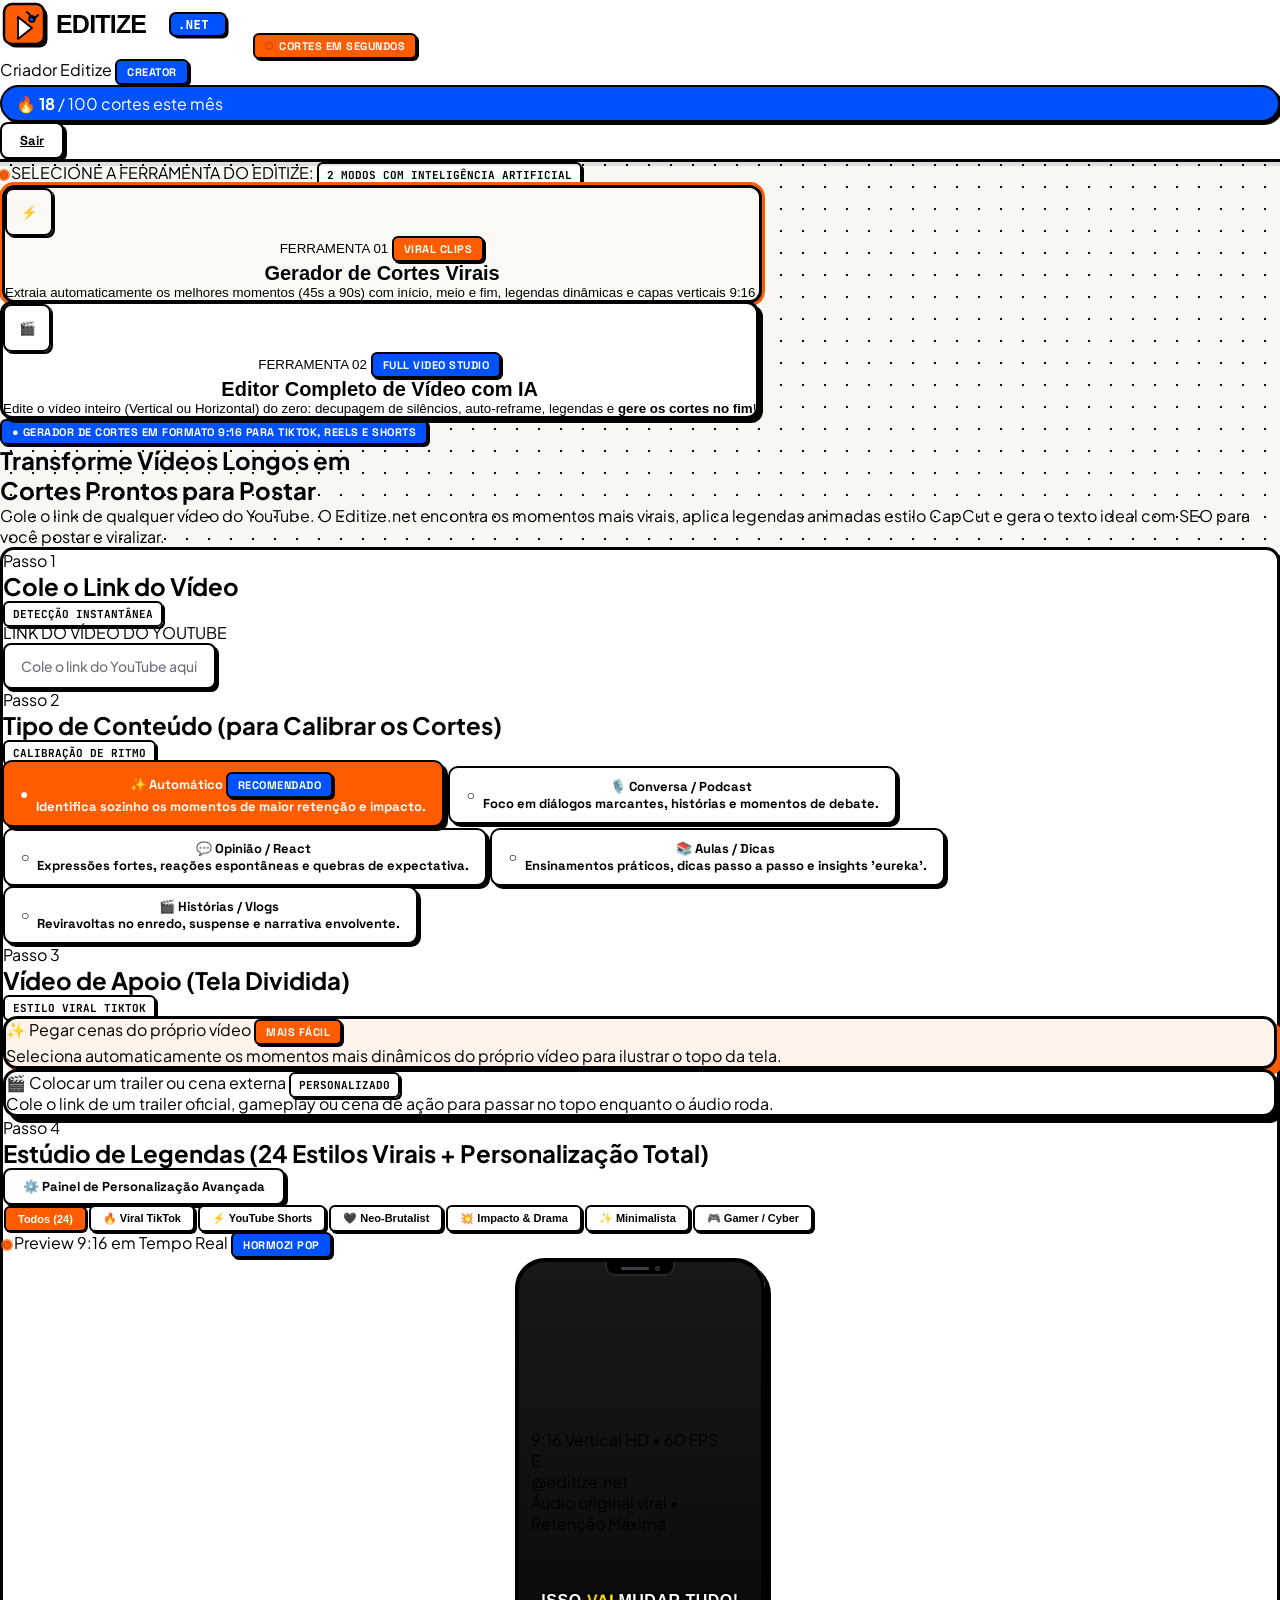
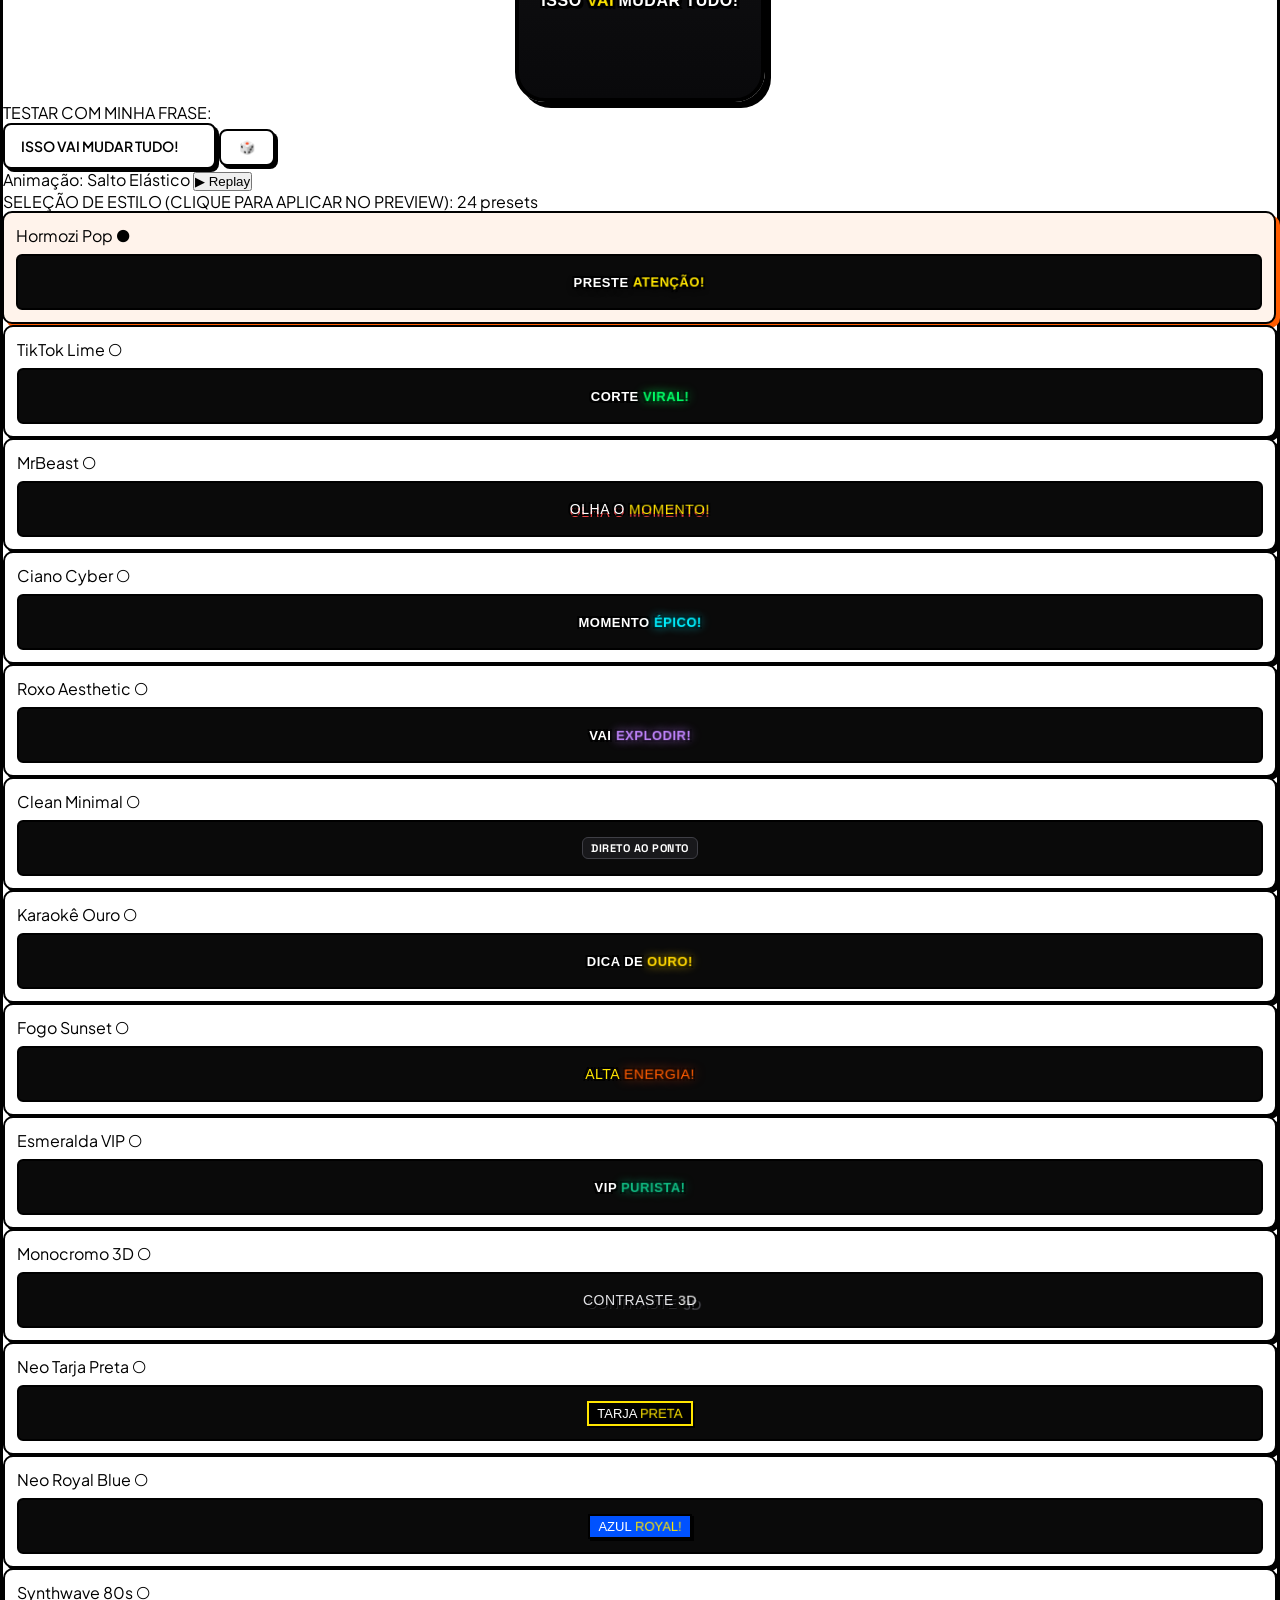
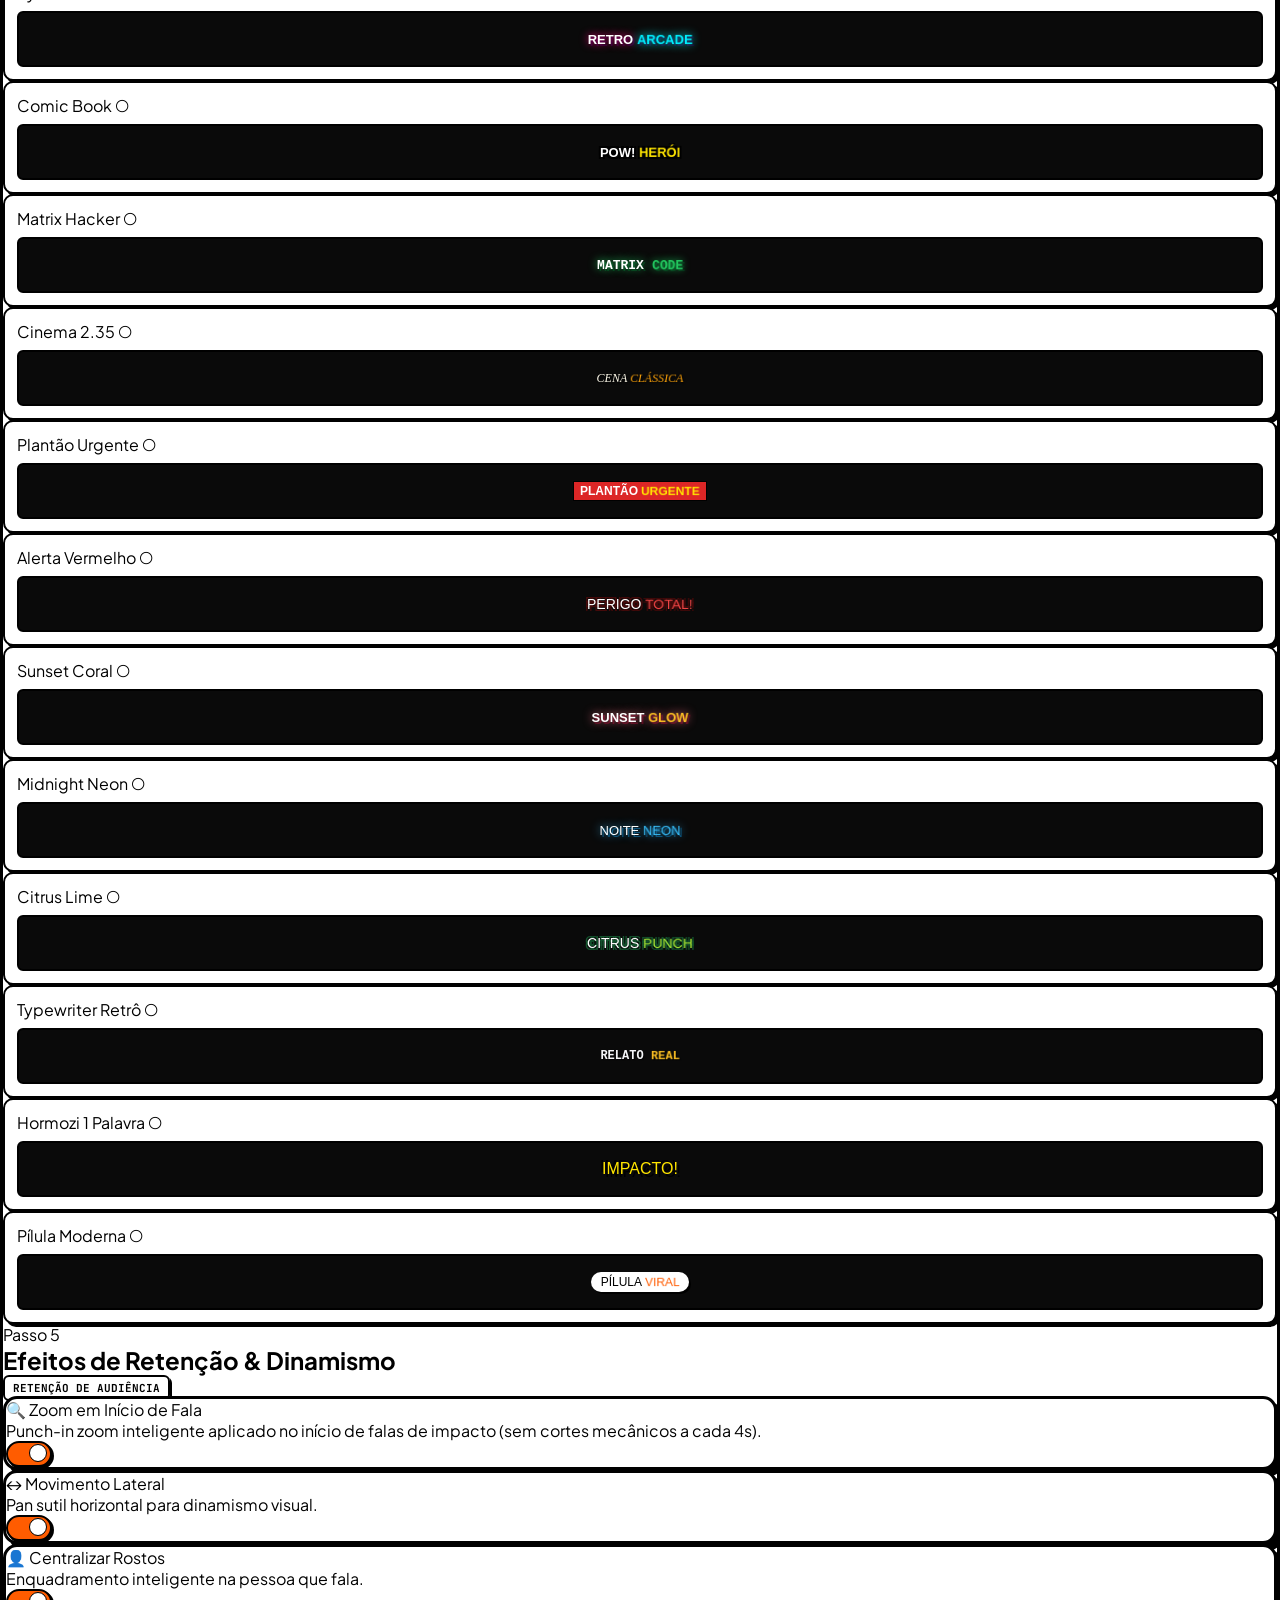
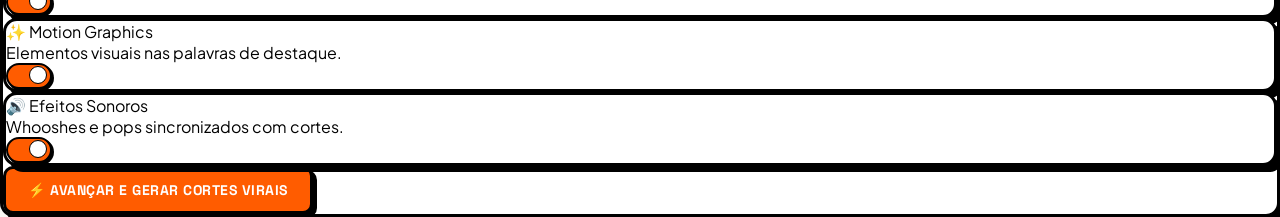
==== commit dd8ef6d1: "feat: 2 core Editize tools (Viral Clips vs Full Video Studio) and ultra HD 9:16 vertical covers" ====
--- a/public/index.html
+++ b/public/index.html
@@ -113,7 +113,60 @@
     </header>
 
     <!-- Conteúdo Principal -->
-    <main class="max-w-5xl mx-auto px-6 py-10 space-y-12">
+    <main class="max-w-5xl mx-auto px-6 py-10 space-y-10">
+
+        <!-- ==========================================================================
+             SELETOR DAS 2 FERRAMENTAS DO EDITIZE.NET
+             ========================================================================== -->
+        <div class="space-y-3">
+            <div class="flex items-center justify-between">
+                <span class="text-xs font-black text-zinc-800 uppercase tracking-wider flex items-center gap-1.5">
+                    <span class="radar-dot"></span>
+                    <span>SELECIONE A FERRAMENTA DO EDITIZE:</span>
+                </span>
+                <span class="badge-zinc text-[10px]">2 Modos com Inteligência Artificial</span>
+            </div>
+            <div class="grid grid-cols-1 md:grid-cols-2 gap-4">
+                <!-- Ferramenta 1: Gerador de Cortes Virais -->
+                <button type="button" id="tab-tool-clips" onclick="setEditizeTool('clips')" class="tool-mode-card tool-mode-active text-left p-5 transition-all">
+                    <div class="flex items-start gap-3.5">
+                        <div class="tool-icon-badge bg-[#FF5C00] text-black">
+                            <span class="text-2xl font-black">⚡</span>
+                        </div>
+                        <div class="space-y-1">
+                            <div class="flex items-center gap-2">
+                                <span class="text-[11px] font-black uppercase text-[#FF5C00] tracking-wider">FERRAMENTA 01</span>
+                                <span class="badge-neon text-[9px]">Viral Clips</span>
+                            </div>
+                            <h2 class="text-base font-black text-black font-display">Gerador de Cortes Virais</h2>
+                            <p class="text-xs text-zinc-600 font-medium">Extraia automaticamente os melhores momentos (45s a 90s) com início, meio e fim, legendas dinâmicas e capas verticais 9:16.</p>
+                        </div>
+                    </div>
+                </button>
+
+                <!-- Ferramenta 2: Editor Completo de Vídeo com IA -->
+                <button type="button" id="tab-tool-editor" onclick="setEditizeTool('editor')" class="tool-mode-card text-left p-5 transition-all">
+                    <div class="flex items-start gap-3.5">
+                        <div class="tool-icon-badge bg-[#0052FF] text-white">
+                            <span class="text-2xl font-black">🎬</span>
+                        </div>
+                        <div class="space-y-1">
+                            <div class="flex items-center gap-2">
+                                <span class="text-[11px] font-black uppercase text-[#0052FF] tracking-wider">FERRAMENTA 02</span>
+                                <span class="badge-blue text-[9px]">Full Video Studio</span>
+                            </div>
+                            <h2 class="text-base font-black text-black font-display">Editor Completo de Vídeo com IA</h2>
+                            <p class="text-xs text-zinc-600 font-medium">Edite o vídeo inteiro (Vertical ou Horizontal) do zero: decupagem de silêncios, auto-reframe, legendas e <b>gere os cortes no fim</b>!</p>
+                        </div>
+                    </div>
+                </button>
+            </div>
+        </div>
+
+        <!-- ==========================================================================
+             FERRAMENTA 01: GERADOR DE CORTES VIRAIS (Viral Clips)
+             ========================================================================== -->
+        <div id="container-tool-clips" class="space-y-12">
 
         <!-- Apresentação -->
         <section class="text-center space-y-4 pt-2">
@@ -1003,26 +1056,26 @@
             </div>
         </section>
 
-        <!-- SEÇÃO DE THUMBNAILS PARA YOUTUBE COM CLICKSCORE -->
+        <!-- SEÇÃO DE CAPAS VERTICAIS 9:16 PARA REDES SOCIAIS COM CLICKSCORE -->
         <section id="thumbs-section" class="space-y-6 pt-6" style="display: none;">
             <div class="flex flex-col sm:flex-row sm:items-center justify-between gap-3 border-b-2 border-black pb-4">
                 <div class="space-y-1">
                     <div class="flex items-center gap-2">
                         <span class="badge-neon text-xs">
                             <span class="radar-dot"></span>
-                            <span>YouTube 16:9 • 1280x720</span>
+                            <span>📱 9:16 Vertical • 1080x1920</span>
                         </span>
-                        <h2 class="text-xl font-black text-black font-display">3 Variáveis de Thumbnail para YouTube</h2>
-                    </div>
-                    <p class="text-xs text-zinc-600 font-medium">Recorte do interlocutor em alta definição, pôster/arte da obra buscada na web e análise de Clickscore (CTR).</p>
+                        <h2 class="text-xl font-black text-black font-display">3 Capas Verticais para Reels, Shorts & TikTok</h2>
+                    </div>
+                    <p class="text-xs text-zinc-600 font-medium">Extração de frames nativos em ultra-alta definição na Safe Zone mobile, títulos magnéticos de alta retenção e análise de Clickscore (CTR).</p>
                 </div>
                 <button type="button" onclick="generateProjectThumbnails()" class="btn-secondary text-xs py-2 px-4 font-bold flex items-center gap-1.5">
-                    <span>🔄 Regenerar Thumbnails</span>
+                    <span>🔄 Regenerar Capas</span>
                 </button>
             </div>
 
-            <!-- Grid das 3 Thumbnails com Clickscore -->
-            <div id="thumbs-container" class="grid grid-cols-1 lg:grid-cols-3 gap-6">
+            <!-- Grid das 3 Capas Verticais com Clickscore -->
+            <div id="thumbs-container" class="grid grid-cols-1 md:grid-cols-3 gap-6">
                 <!-- Preenchido via app.js -->
             </div>
         </section>
@@ -1039,6 +1092,155 @@
             <div class="progress-neon-bar">
                 <div id="render-progress-fill" class="progress-neon-fill" style="width: 0%;"></div>
             </div>
+        </div>
+
+        </div> <!-- /container-tool-clips -->
+
+        <!-- ==========================================================================
+             FERRAMENTA 02: EDITOR COMPLETO DE VÍDEO COM IA (Full Video Studio)
+             ========================================================================== -->
+        <div id="container-tool-editor" class="space-y-8" style="display: none;">
+            <!-- Apresentação do Editor -->
+            <section class="text-center space-y-4 pt-2">
+                <div class="badge-blue text-xs font-extrabold uppercase tracking-wider mb-1">
+                    <span>● Edição Completa de Vídeo 9:16 ou 16:9 do Zero com Inteligência Artificial</span>
+                </div>
+                <h1 class="text-4xl md:text-5xl font-black tracking-tight text-black font-display leading-tight">
+                    Editor de Vídeo Completo <br>
+                    <span class="text-[#0052FF] underline decoration-[#FF5C00] decoration-4 underline-offset-4">com Inteligência Artificial</span>
+                </h1>
+                <p class="text-zinc-700 font-medium text-sm md:text-base max-w-2xl mx-auto">
+                    Edite qualquer vídeo inteiro com IA: decupagem automática de silêncios, auto-reframe com rastreamento de rosto, legendas dinâmicas animadas e, no final, extraia cortes virais em 1 clique!
+                </p>
+            </section>
+
+            <!-- Painel de Configuração do Editor Completo -->
+            <section class="tech-card p-6 md:p-8 space-y-8">
+                
+                <!-- 1. Entrada do Vídeo Inteiro -->
+                <div class="space-y-4">
+                    <div class="flex items-center justify-between border-b-2 border-black pb-3">
+                        <div class="flex items-center gap-3">
+                            <span class="text-[#0052FF] font-black text-sm uppercase">Etapa 1</span>
+                            <h2 class="text-lg font-black text-black font-display">Vídeo para Edição Completa</h2>
+                        </div>
+                        <span class="badge-zinc">YouTube ou Envio de Arquivo</span>
+                    </div>
+
+                    <div class="space-y-3">
+                        <label class="block text-xs font-black text-zinc-800 tracking-wider">LINK DO VÍDEO DO YOUTUBE</label>
+                        <input 
+                            type="text" 
+                            id="input-editor-url"
+                            class="tech-input w-full"
+                            placeholder="Cole o link do YouTube aqui (ex: https://www.youtube.com/watch?v=...)"
+                            value=""
+                            autocomplete="off"
+                        >
+                    </div>
+                </div>
+
+                <!-- 2. Escolha do Formato Principal de Vídeo -->
+                <div class="space-y-4">
+                    <div class="flex items-center justify-between border-b-2 border-black pb-3">
+                        <div class="flex items-center gap-3">
+                            <span class="text-[#0052FF] font-black text-sm uppercase">Etapa 2</span>
+                            <h2 class="text-lg font-black text-black font-display">Formato Principal de Edição</h2>
+                        </div>
+                        <span class="badge-neon">Vertical ou Horizontal</span>
+                    </div>
+
+                    <div class="grid grid-cols-1 sm:grid-cols-2 gap-4">
+                        <!-- Opção Vertical 9:16 -->
+                        <div id="format-card-vertical" onclick="setEditorFormat('portrait')" class="format-choice-card format-choice-active space-y-2">
+                            <div class="flex items-center justify-between">
+                                <span class="text-base font-black flex items-center gap-2">
+                                    <span>📱 Vertical 9:16</span>
+                                </span>
+                                <span class="badge-neon text-[9px]">Reels / Shorts / TikTok</span>
+                            </div>
+                            <p class="text-xs text-zinc-600 font-medium">Auto-reframe dinâmico com inteligência artificial para manter o orador sempre centralizado no formato de celular.</p>
+                        </div>
+
+                        <!-- Opção Horizontal 16:9 -->
+                        <div id="format-card-horizontal" onclick="setEditorFormat('landscape')" class="format-choice-card space-y-2">
+                            <div class="flex items-center justify-between">
+                                <span class="text-base font-black flex items-center gap-2">
+                                    <span>🖥️ Horizontal 16:9</span>
+                                </span>
+                                <span class="badge-blue text-[9px]">YouTube / Podcasts / Aulas</span>
+                            </div>
+                            <p class="text-xs text-zinc-600 font-medium">Mantém o enquadramento original panorâmico em 1080p Full HD com legendas dinâmicas integradas.</p>
+                        </div>
+                    </div>
+                </div>
+
+                <!-- 3. Recursos Inteligentes de IA no Vídeo Inteiro -->
+                <div class="space-y-4">
+                    <div class="flex items-center justify-between border-b-2 border-black pb-3">
+                        <div class="flex items-center gap-3">
+                            <span class="text-[#0052FF] font-black text-sm uppercase">Etapa 3</span>
+                            <h2 class="text-lg font-black text-black font-display">Automações de IA para o Vídeo Inteiro</h2>
+                        </div>
+                        <span class="badge-zinc">Ajuste com 1 Clique</span>
+                    </div>
+
+                    <div class="grid grid-cols-1 md:grid-cols-3 gap-4">
+                        <!-- Decupagem de Silêncio -->
+                        <div class="p-4 bg-[#FAF9F5] border-2 border-black rounded-lg space-y-2">
+                            <div class="flex items-center justify-between">
+                                <span class="text-xs font-black text-black flex items-center gap-1.5">
+                                    <span>✂️ Decupagem de Silêncio</span>
+                                </span>
+                                <label class="toggle-switch">
+                                    <input type="checkbox" id="editor-toggle-silence" checked>
+                                    <span class="toggle-slider"></span>
+                                </label>
+                            </div>
+                            <p class="text-[11px] text-zinc-600 font-medium">Remove pausas mortas e hesitações automaticamente para manter o ritmo acelerado.</p>
+                        </div>
+
+                        <!-- Legendas Automáticas no Vídeo Todo -->
+                        <div class="p-4 bg-[#FAF9F5] border-2 border-black rounded-lg space-y-2">
+                            <div class="flex items-center justify-between">
+                                <span class="text-xs font-black text-black flex items-center gap-1.5">
+                                    <span>💬 Legendas Automáticas</span>
+                                </span>
+                                <label class="toggle-switch">
+                                    <input type="checkbox" id="editor-toggle-subtitles" checked>
+                                    <span class="toggle-slider"></span>
+                                </label>
+                            </div>
+                            <p class="text-[11px] text-zinc-600 font-medium">Gera legendas sincronizadas palavra por palavra em mais de 24 modelos visuais.</p>
+                        </div>
+
+                        <!-- Punch-in Zooms -->
+                        <div class="p-4 bg-[#FAF9F5] border-2 border-black rounded-lg space-y-2">
+                            <div class="flex items-center justify-between">
+                                <span class="text-xs font-black text-black flex items-center gap-1.5">
+                                    <span>🔍 Zooms em Início de Fala</span>
+                                </span>
+                                <label class="toggle-switch">
+                                    <input type="checkbox" id="editor-toggle-zooms" checked>
+                                    <span class="toggle-slider"></span>
+                                </label>
+                            </div>
+                            <p class="text-[11px] text-zinc-600 font-medium">Aproximações de câmera automáticas nos inícios de frases para reter a atenção.</p>
+                        </div>
+                    </div>
+                </div>
+
+                <!-- 4. Barra de Ação do Editor Completo -->
+                <div class="pt-4 border-t-2 border-black flex flex-col sm:flex-row items-center justify-between gap-4">
+                    <button type="button" id="btn-open-full-studio" onclick="openFullVideoInStudio()" class="btn-primary py-3.5 px-6 font-black text-sm flex items-center justify-center gap-2 shadow-[4px_4px_0px_#000] w-full sm:w-auto" style="background-color: #0052FF; color: #FFFFFF;">
+                        <span>🎬 Abrir no Studio Timeline Editor (Tela Cheia)</span>
+                    </button>
+                    
+                    <button type="button" id="btn-send-to-cuts-direct" onclick="convertFullVideoToViralCuts()" class="btn-neon py-3.5 px-6 font-black text-sm flex items-center justify-center gap-2 shadow-[4px_4px_0px_#000] w-full sm:w-auto">
+                        <span>⚡ Gerar Cortes Virais deste Vídeo</span>
+                    </button>
+                </div>
+            </section>
         </div>
 
     </main>
--- a/static/css/cortefy.css
+++ b/static/css/cortefy.css
@@ -1485,3 +1485,68 @@
   cursor: ew-resize;
 }
 
+/* ==========================================================================
+   Seletor de Ferramentas (Modo Clips vs Modo Editor Completo)
+   ========================================================================== */
+.tool-mode-card {
+  background: #FFFFFF;
+  border: 3px solid #000000;
+  border-radius: 12px;
+  box-shadow: 4px 4px 0px #000000;
+  cursor: pointer;
+  position: relative;
+  transition: all 0.15s cubic-bezier(0.2, 0, 0, 1);
+}
+
+.tool-mode-card:hover {
+  transform: translate(-2px, -2px);
+  box-shadow: 6px 6px 0px #000000;
+}
+
+.tool-mode-active {
+  background: #FAF9F5 !important;
+  border-color: #000000 !important;
+  transform: translate(2px, 2px);
+  box-shadow: 2px 2px 0px #000000 !important;
+  outline: 3px solid #FF5C00;
+}
+
+.tool-icon-badge {
+  width: 48px;
+  height: 48px;
+  border-radius: 8px;
+  border: 2px solid #000000;
+  display: flex;
+  align-items: center;
+  justify-content: center;
+  flex-shrink: 0;
+  box-shadow: 2px 2px 0px #000000;
+}
+
+.format-choice-card {
+  background: #FFFFFF;
+  border: 2.5px solid #000000;
+  border-radius: 10px;
+  padding: 14px;
+  cursor: pointer;
+  box-shadow: 3px 3px 0px #000000;
+  transition: all 0.15s ease;
+}
+
+.format-choice-card:hover {
+  transform: translateY(-2px);
+  box-shadow: 5px 5px 0px #000000;
+}
+
+.format-choice-active {
+  background: #FF5C00 !important;
+  color: #FFFFFF !important;
+  box-shadow: 1px 1px 0px #000000 !important;
+  transform: translate(2px, 2px);
+}
+
+.format-choice-active * {
+  color: #FFFFFF !important;
+}
+
+
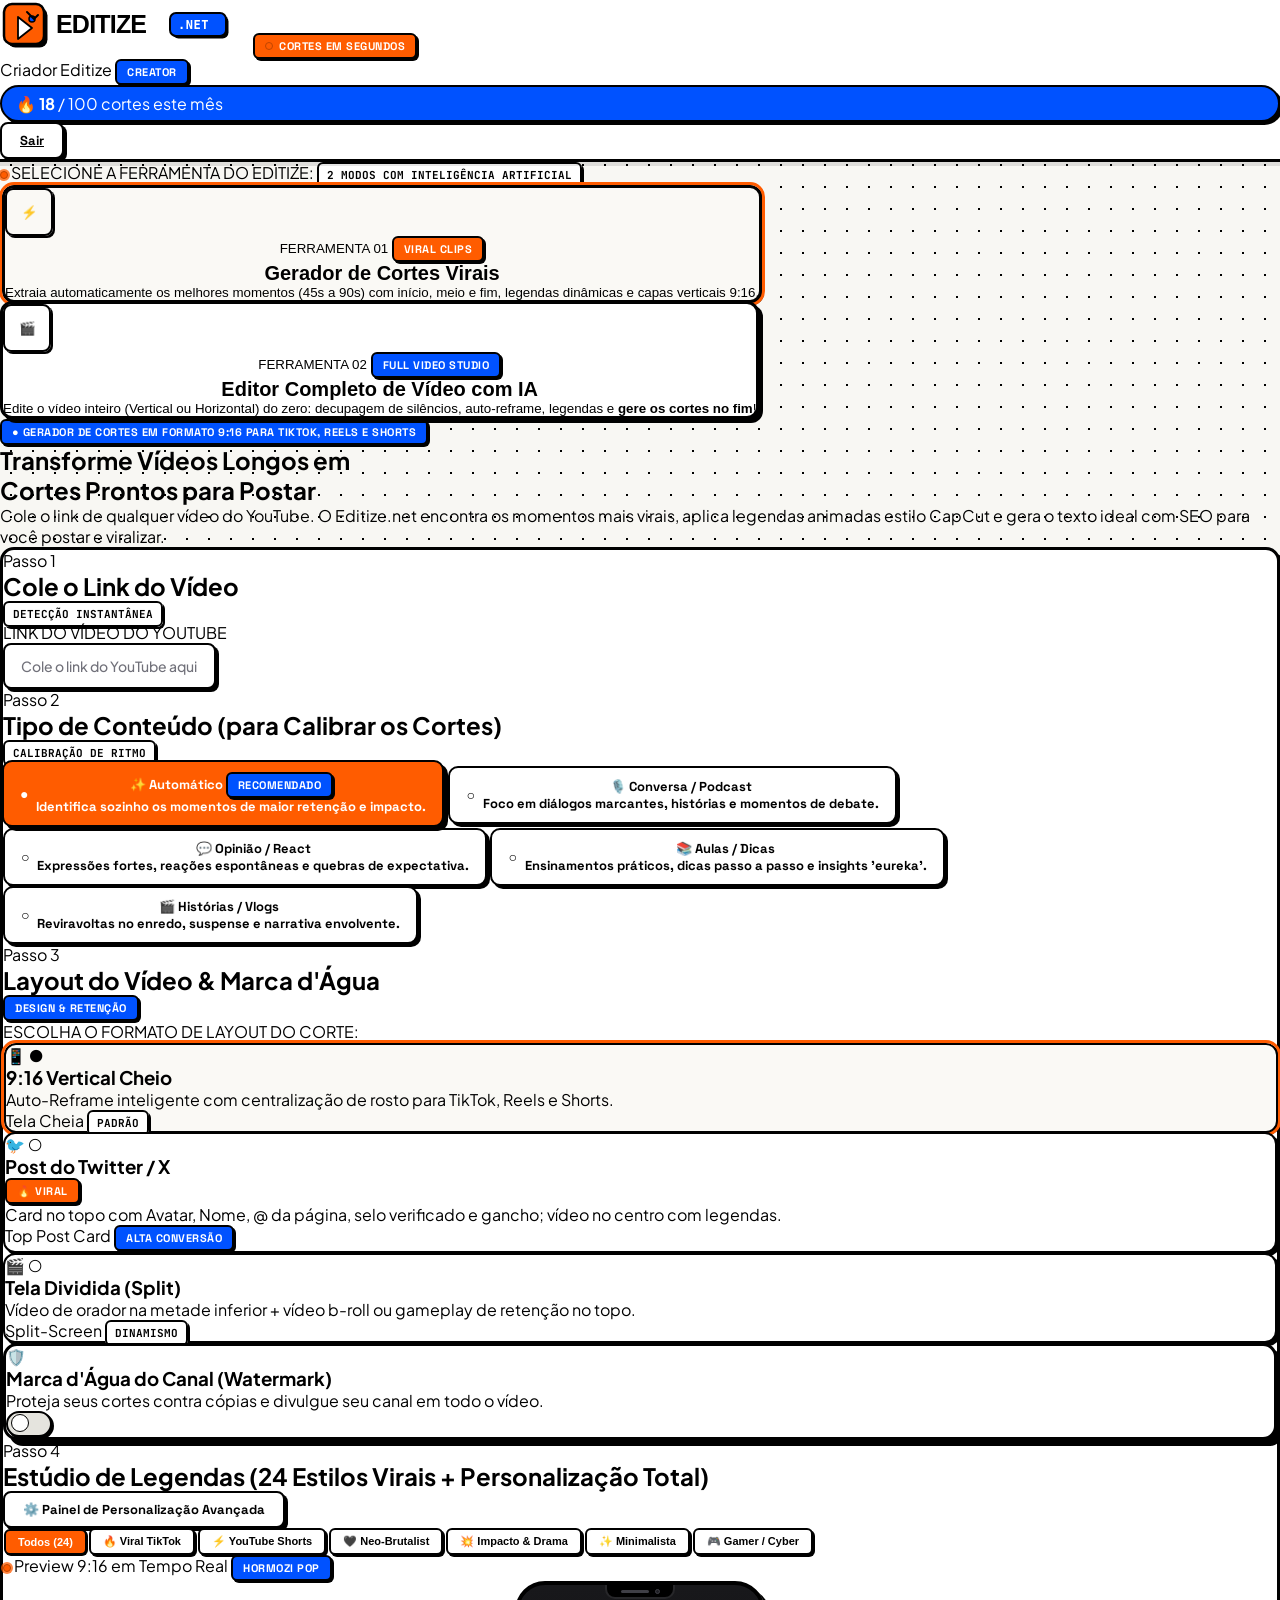
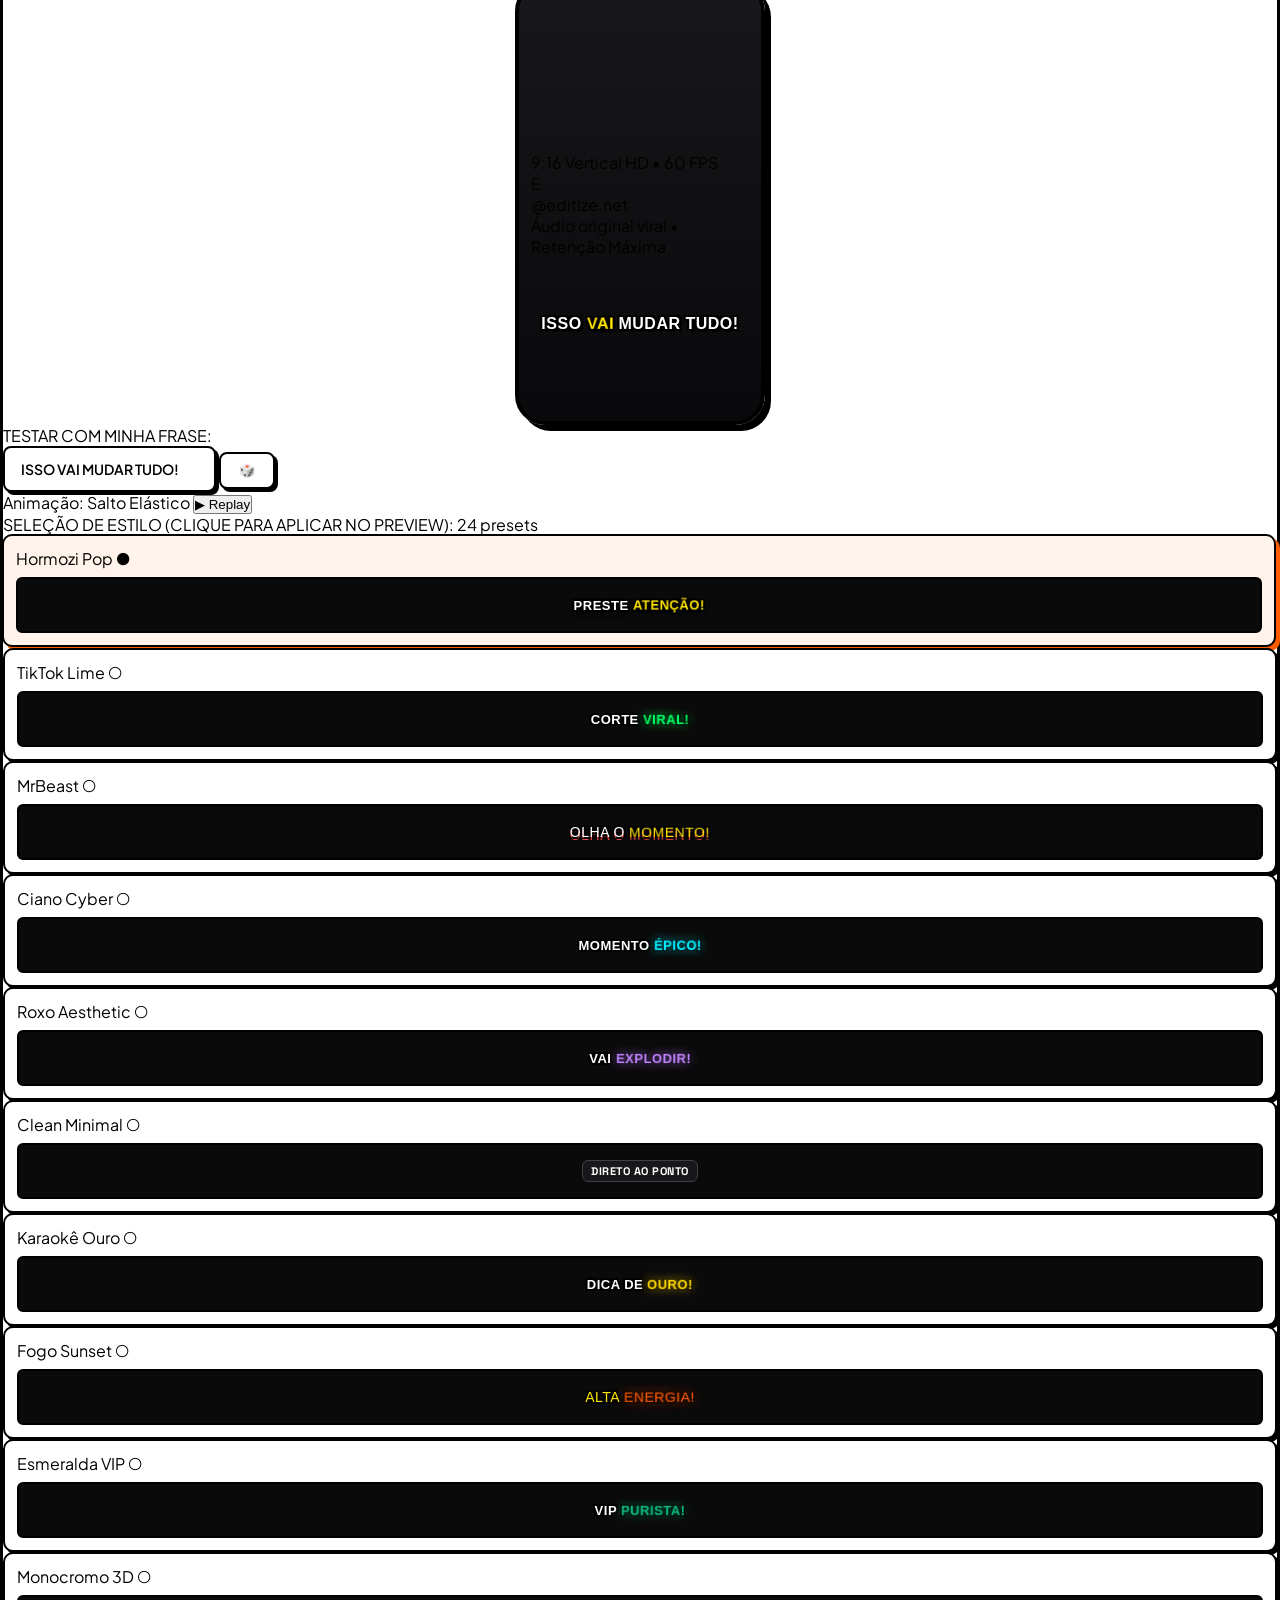
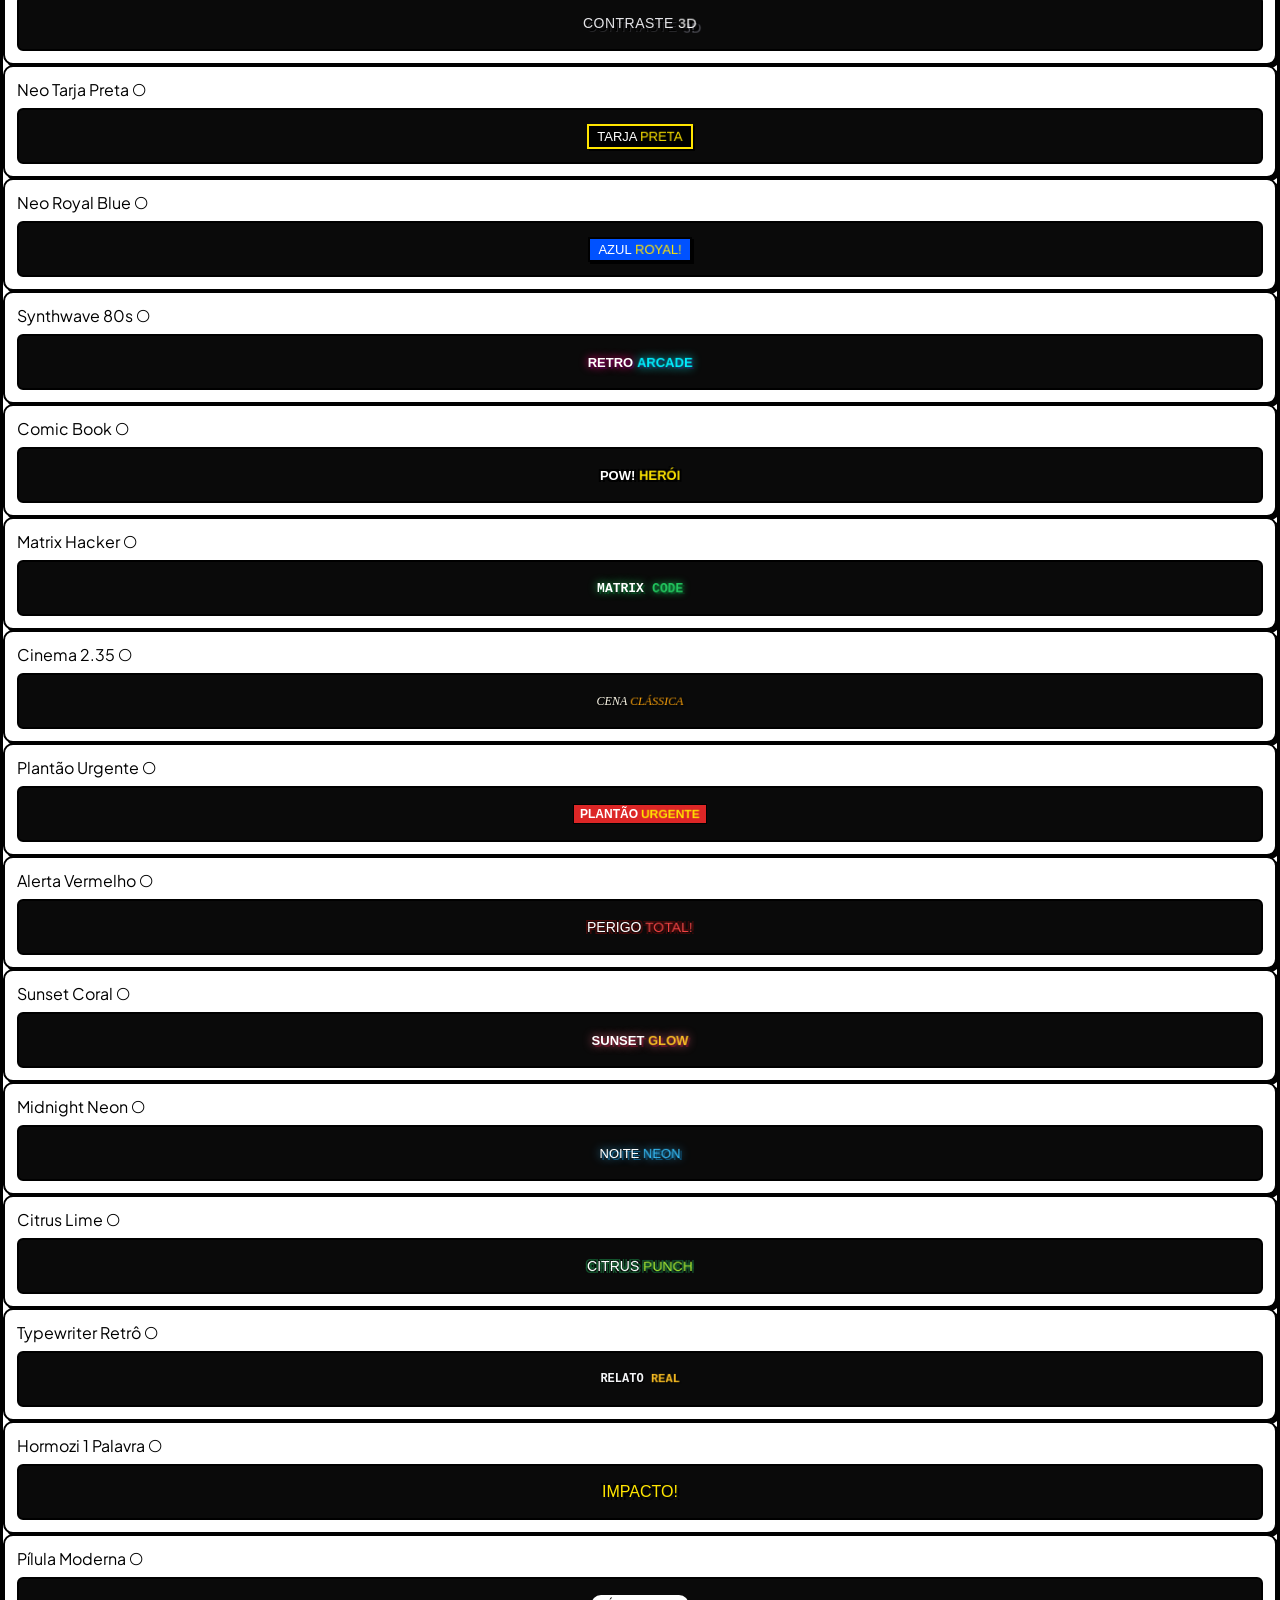
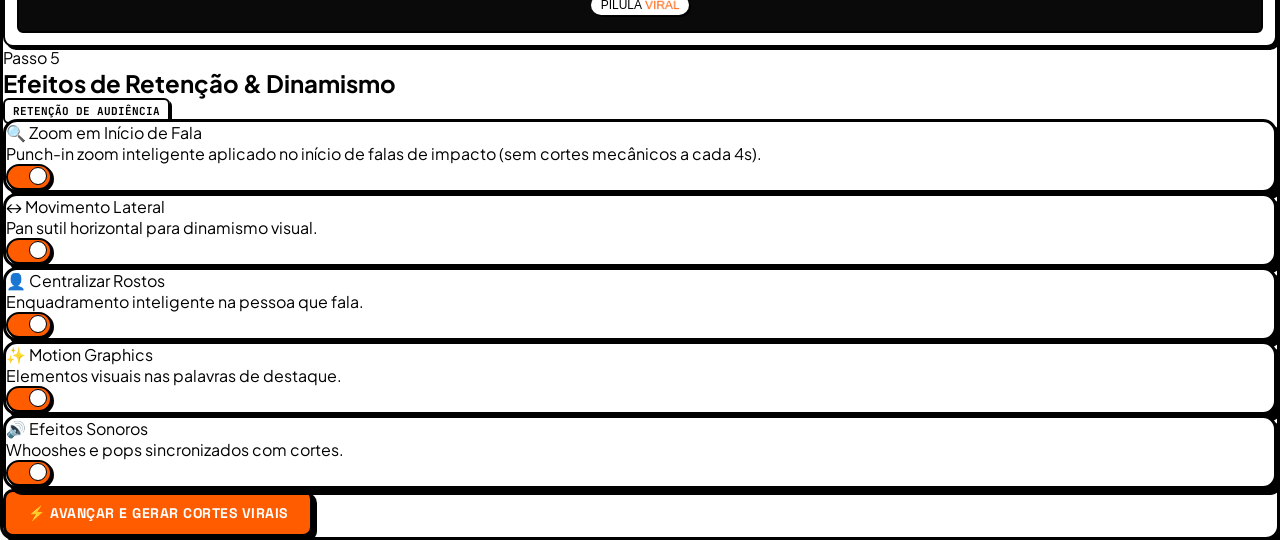
==== commit 622967d0: "Adiciona seletor de layouts virais (incluindo Post do Twitter / X) e sistema de marca d'agua configu" ====
--- a/public/index.html
+++ b/public/index.html
@@ -297,58 +297,249 @@
                 </div>
             </div>
 
-            <!-- PASSO 3: Vídeo de Apoio (Tela Dividida) -->
-            <div class="space-y-4">
+            <!-- PASSO 3: Layout do Vídeo & Marca d'Água -->
+            <div class="space-y-6">
                 <div class="flex items-center justify-between border-b-2 border-black pb-3">
                     <div class="flex items-center gap-3">
                         <span class="text-[#FF5C00] font-black text-sm uppercase">Passo 3</span>
-                        <h2 class="text-lg font-black text-black font-display">Vídeo de Apoio (Tela Dividida)</h2>
-                    </div>
-                    <span class="badge-zinc">Estilo Viral TikTok</span>
-                </div>
-
-                <div class="grid grid-cols-1 md:grid-cols-2 gap-4">
-                    <!-- Opção A: Cenas do próprio vídeo -->
-                    <div 
-                        id="btn-broll-auto"
-                        onclick="setBRollMode('auto_extract')"
-                        class="tech-card tech-card-active p-4 cursor-pointer flex flex-col justify-between"
-                    >
-                        <div class="flex items-center justify-between mb-2">
-                            <span class="text-sm font-black text-black">✨ Pegar cenas do próprio vídeo</span>
-                            <span class="badge-neon text-[10px]">MAIS FÁCIL</span>
-                        </div>
-                        <p class="text-xs text-zinc-700 font-medium">
-                            Seleciona automaticamente os momentos mais dinâmicos do próprio vídeo para ilustrar o topo da tela.
-                        </p>
-                    </div>
-
-                    <!-- Opção B: Trailer ou Vídeo Externo -->
-                    <div 
-                        id="btn-broll-ext"
-                        onclick="setBRollMode('external')"
-                        class="tech-card p-4 cursor-pointer flex flex-col justify-between"
-                    >
-                        <div class="flex items-center justify-between mb-2">
-                            <span class="text-sm font-black text-black">🎬 Colocar um trailer ou cena externa</span>
-                            <span class="badge-zinc text-[10px]">PERSONALIZADO</span>
-                        </div>
-                        <p class="text-xs text-zinc-700 font-medium">
-                            Cole o link de um trailer oficial, gameplay ou cena de ação para passar no topo enquanto o áudio roda.
-                        </p>
-                    </div>
-                </div>
-
-                <!-- Input Condicional de Vídeo Externo -->
-                <div id="broll-external-input" class="space-y-2 pt-1" style="display: none;">
-                    <label class="block text-xs font-black text-zinc-800 tracking-wider">LINK DO TRAILER OU CENA NO YOUTUBE</label>
-                    <input 
-                        type="text" 
-                        id="input-broll-url"
-                        class="tech-input w-full"
-                        placeholder="Cole aqui o link do trailer ou cena (ex: https://www.youtube.com/watch?v=...)"
-                    >
-                </div>
+                        <h2 class="text-lg font-black text-black font-display">Layout do Vídeo & Marca d'Água</h2>
+                    </div>
+                    <span class="badge-blue text-xs font-black">Design & Retenção</span>
+                </div>
+
+                <!-- Inputs ocultos de layout e marca d'água -->
+                <input type="hidden" id="selected-layout-input" value="portrait">
+                <input type="hidden" id="watermark-enabled-input" value="0">
+                <input type="hidden" id="watermark-pos-input" value="top_right">
+
+                <!-- Grade de Seleção de Layout -->
+                <div class="space-y-3">
+                    <label class="block text-xs font-black text-zinc-800 tracking-wider uppercase">ESCOLHA O FORMATO DE LAYOUT DO CORTE:</label>
+                    <div class="grid grid-cols-1 sm:grid-cols-3 gap-3.5">
+                        
+                        <!-- 1. 9:16 Vertical Cheio -->
+                        <div 
+                            id="layout-card-portrait"
+                            onclick="setLayoutMode('portrait')"
+                            class="layout-choice-card layout-choice-active p-4 flex flex-col justify-between"
+                        >
+                            <div class="space-y-2">
+                                <div class="flex items-center justify-between">
+                                    <span class="text-2xl">📱</span>
+                                    <span id="radio-layout-portrait" class="layout-radio text-[#FF5C00] font-black text-base">●</span>
+                                </div>
+                                <h3 class="text-sm font-black text-black">9:16 Vertical Cheio</h3>
+                                <p class="text-xs text-zinc-600 font-medium">Auto-Reframe inteligente com centralização de rosto para TikTok, Reels e Shorts.</p>
+                            </div>
+                            <div class="mt-3 pt-2 border-t border-zinc-200 flex items-center justify-between">
+                                <span class="text-[10px] font-bold text-zinc-500">Tela Cheia</span>
+                                <span class="badge-zinc text-[9px]">Padrão</span>
+                            </div>
+                        </div>
+
+                        <!-- 2. Post do Twitter / X Viral -->
+                        <div 
+                            id="layout-card-tweet"
+                            onclick="setLayoutMode('tweet_post')"
+                            class="layout-choice-card p-4 flex flex-col justify-between"
+                        >
+                            <div class="space-y-2">
+                                <div class="flex items-center justify-between">
+                                    <span class="text-2xl">🐦</span>
+                                    <span id="radio-layout-tweet" class="layout-radio text-black font-black text-base">○</span>
+                                </div>
+                                <div class="flex items-center gap-1.5">
+                                    <h3 class="text-sm font-black text-black">Post do Twitter / X</h3>
+                                    <span class="badge-neon text-[9px] py-0">🔥 VIRAL</span>
+                                </div>
+                                <p class="text-xs text-zinc-600 font-medium">Card no topo com Avatar, Nome, @ da página, selo verificado e gancho; vídeo no centro com legendas.</p>
+                            </div>
+                            <div class="mt-3 pt-2 border-t border-zinc-200 flex items-center justify-between">
+                                <span class="text-[10px] font-bold text-zinc-500">Top Post Card</span>
+                                <span class="badge-blue text-[9px]">Alta Conversão</span>
+                            </div>
+                        </div>
+
+                        <!-- 3. Tela Dividida -->
+                        <div 
+                            id="layout-card-split"
+                            onclick="setLayoutMode('split_screen')"
+                            class="layout-choice-card p-4 flex flex-col justify-between"
+                        >
+                            <div class="space-y-2">
+                                <div class="flex items-center justify-between">
+                                    <span class="text-2xl">🎬</span>
+                                    <span id="radio-layout-split" class="layout-radio text-black font-black text-base">○</span>
+                                </div>
+                                <h3 class="text-sm font-black text-black">Tela Dividida (Split)</h3>
+                                <p class="text-xs text-zinc-600 font-medium">Vídeo de orador na metade inferior + vídeo b-roll ou gameplay de retenção no topo.</p>
+                            </div>
+                            <div class="mt-3 pt-2 border-t border-zinc-200 flex items-center justify-between">
+                                <span class="text-[10px] font-bold text-zinc-500">Split-Screen</span>
+                                <span class="badge-zinc text-[9px]">Dinamismo</span>
+                            </div>
+                        </div>
+
+                    </div>
+                </div>
+
+                <!-- GAVETA CONDICIONAL DO POST DO TWITTER / X -->
+                <div id="drawer-layout-tweet" class="preview-card p-4 space-y-4" style="display: none;">
+                    <div class="flex items-center justify-between border-b-2 border-black pb-2">
+                        <div class="flex items-center gap-2">
+                            <span class="radar-dot"></span>
+                            <span class="text-xs font-black text-black uppercase">Personalização do Card do Twitter / X</span>
+                        </div>
+                        <span class="text-[11px] font-bold text-zinc-600">Atualiza a prévia ao vivo no celular</span>
+                    </div>
+
+                    <div class="grid grid-cols-1 sm:grid-cols-2 gap-3">
+                        <div class="space-y-1">
+                            <label class="block text-[11px] font-black text-zinc-800 uppercase">NOME DA PÁGINA OU CANAL:</label>
+                            <input 
+                                type="text" 
+                                id="input-tweet-name"
+                                class="tech-input w-full text-xs font-bold"
+                                placeholder="ex: Cortes do Pod"
+                                value="Cortes Virais"
+                                oninput="updateTwitterPreview()"
+                            >
+                        </div>
+                        <div class="space-y-1">
+                            <label class="block text-[11px] font-black text-zinc-800 uppercase">@ DA PÁGINA (HANDLE):</label>
+                            <input 
+                                type="text" 
+                                id="input-tweet-handle"
+                                class="tech-input w-full text-xs font-bold"
+                                placeholder="ex: @cortespod"
+                                value="@cortesvirais"
+                                oninput="updateTwitterPreview()"
+                            >
+                        </div>
+                    </div>
+
+                    <div class="space-y-1">
+                        <label class="block text-[11px] font-black text-zinc-800 uppercase flex items-center justify-between">
+                            <span>FRASE OU GANCHO DO TWEET (OPCIONAL):</span>
+                            <span class="text-[10px] font-normal text-zinc-600">Se deixar em branco, a IA usa o melhor gancho do corte!</span>
+                        </label>
+                        <input 
+                            type="text" 
+                            id="input-tweet-text"
+                            class="tech-input w-full text-xs font-medium"
+                            placeholder="ex: O segredo que ninguém te conta sobre foco nos primeiros 30 dias:"
+                            value=""
+                            oninput="updateTwitterPreview()"
+                        >
+                    </div>
+
+                    <div class="flex items-center justify-between pt-1">
+                        <div class="flex items-center gap-2">
+                            <span class="text-xs font-bold text-zinc-800">Selo Azul de Verificado (✓):</span>
+                        </div>
+                        <label class="toggle-switch">
+                            <input type="checkbox" id="toggle-tweet-verified" checked onchange="updateTwitterPreview()">
+                            <span class="toggle-slider"></span>
+                        </label>
+                    </div>
+                </div>
+
+                <!-- GAVETA CONDICIONAL DE TELA DIVIDIDA (B-Roll) -->
+                <div id="drawer-layout-split" class="preview-card p-4 space-y-4" style="display: none;">
+                    <div class="flex items-center justify-between border-b-2 border-black pb-2">
+                        <span class="text-xs font-black text-black uppercase">Vídeo de Apoio para o Topo (Tela Dividida)</span>
+                        <span class="badge-neon text-[10px]">TikTok Style</span>
+                    </div>
+
+                    <div class="grid grid-cols-1 md:grid-cols-2 gap-3">
+                        <div 
+                            id="btn-broll-auto"
+                            onclick="setBRollMode('auto_extract')"
+                            class="tech-card tech-card-active p-3 cursor-pointer flex flex-col justify-between"
+                        >
+                            <div class="flex items-center justify-between mb-1">
+                                <span class="text-xs font-black text-black">✨ Cenas do próprio vídeo</span>
+                                <span class="badge-neon text-[9px]">Automático</span>
+                            </div>
+                            <p class="text-[11px] text-zinc-700 font-medium">Momentos mais dinâmicos do próprio vídeo no topo.</p>
+                        </div>
+
+                        <div 
+                            id="btn-broll-ext"
+                            onclick="setBRollMode('external')"
+                            class="tech-card p-3 cursor-pointer flex flex-col justify-between"
+                        >
+                            <div class="flex items-center justify-between mb-1">
+                                <span class="text-xs font-black text-black">🎬 Trailer ou Cena Externa</span>
+                                <span class="badge-zinc text-[9px]">Personalizado</span>
+                            </div>
+                            <p class="text-[11px] text-zinc-700 font-medium">Link do YouTube de gameplay, trailer ou cena de apoio.</p>
+                        </div>
+                    </div>
+
+                    <div id="broll-external-input" class="space-y-1 pt-1" style="display: none;">
+                        <label class="block text-[11px] font-black text-zinc-800">LINK DO VÍDEO DE APOIO NO YOUTUBE:</label>
+                        <input 
+                            type="text" 
+                            id="input-broll-url"
+                            class="tech-input w-full text-xs"
+                            placeholder="Cole aqui o link do trailer ou cena (ex: https://www.youtube.com/watch?v=...)"
+                        >
+                    </div>
+                </div>
+
+                <!-- SEÇÃO DE MARCA D'ÁGUA DO CANAL (Watermark) -->
+                <div class="tech-card p-4 space-y-3.5 border-2 border-black bg-[#FAF9F5]">
+                    <div class="flex items-center justify-between">
+                        <div class="flex items-center gap-2.5">
+                            <span class="text-lg">🛡️</span>
+                            <div>
+                                <h3 class="text-xs font-black text-black uppercase">Marca d'Água do Canal (Watermark)</h3>
+                                <p class="text-[11px] text-zinc-600 font-medium">Proteja seus cortes contra cópias e divulgue seu canal em todo o vídeo.</p>
+                            </div>
+                        </div>
+                        <label class="toggle-switch">
+                            <input type="checkbox" id="toggle-watermark" onchange="toggleWatermarkSetting(this.checked)">
+                            <span class="toggle-slider"></span>
+                        </label>
+                    </div>
+
+                    <!-- Drawer de Configuração da Marca d'Água -->
+                    <div id="watermark-drawer" class="space-y-3 pt-2 border-t border-zinc-300" style="display: none;">
+                        <div class="grid grid-cols-1 sm:grid-cols-2 gap-3">
+                            <div class="space-y-1">
+                                <label class="block text-[10px] font-black text-zinc-800 uppercase">TEXTO OU @ DA MARCA D'ÁGUA:</label>
+                                <input 
+                                    type="text" 
+                                    id="input-watermark-text"
+                                    class="tech-input w-full text-xs font-bold"
+                                    placeholder="ex: @meucanal"
+                                    value="@editize.net"
+                                    oninput="updateWatermarkPreview()"
+                                >
+                            </div>
+
+                            <div class="space-y-1">
+                                <label class="block text-[10px] font-black text-zinc-800 uppercase">POSIÇÃO NA TELA:</label>
+                                <div class="grid grid-cols-2 gap-1.5">
+                                    <button type="button" onclick="setWatermarkPos('top_right')" id="btn-wm-top_right" class="watermark-pos-btn watermark-pos-active text-[11px] font-bold py-1.5 px-2 rounded border border-black flex items-center justify-center gap-1">
+                                        <span>↗️ Sup. Direito</span>
+                                    </button>
+                                    <button type="button" onclick="setWatermarkPos('top_left')" id="btn-wm-top_left" class="watermark-pos-btn text-[11px] font-bold py-1.5 px-2 rounded border border-black flex items-center justify-center gap-1">
+                                        <span>↖️ Sup. Esquerdo</span>
+                                    </button>
+                                    <button type="button" onclick="setWatermarkPos('bottom_right')" id="btn-wm-bottom_right" class="watermark-pos-btn text-[11px] font-bold py-1.5 px-2 rounded border border-black flex items-center justify-center gap-1">
+                                        <span>↘️ Inf. Direito</span>
+                                    </button>
+                                    <button type="button" onclick="setWatermarkPos('bottom_left')" id="btn-wm-bottom_left" class="watermark-pos-btn text-[11px] font-bold py-1.5 px-2 rounded border border-black flex items-center justify-center gap-1">
+                                        <span>↙️ Inf. Esquerdo</span>
+                                    </button>
+                                </div>
+                            </div>
+                        </div>
+                    </div>
+                </div>
+
             </div>
 
             <!-- PASSO 4: Estúdio de Legendas (24 Estilos de Alta Conversão + Preview ao Vivo + Personalizador Profissional) -->
@@ -414,8 +605,36 @@
                             <div id="mockup-video-stage" class="relative w-full h-full flex flex-col justify-between py-6 overflow-hidden">
                                 <!-- Top status bar simulado -->
                                 <div class="flex items-center justify-between px-2 text-white/50 text-[9px] font-mono">
-                                    <span>9:16 Vertical</span>
+                                    <span id="mockup-format-badge">9:16 Vertical</span>
                                     <span>HD • 60 FPS</span>
+                                </div>
+
+                                <!-- Marca d'Água ao Vivo no Celular -->
+                                <div id="mockup-watermark" class="mockup-watermark-badge" style="display: none; top: 28px; right: 8px;">
+                                    <span id="mockup-watermark-text">@editize.net</span>
+                                </div>
+
+                                <!-- Card do Twitter / X ao Vivo no Mockup -->
+                                <div id="mockup-twitter-card" class="mockup-twitter-card mx-2 mt-1 shrink-0" style="display: none;">
+                                    <div class="flex items-center justify-between mb-1">
+                                        <div class="flex items-center gap-1.5">
+                                            <div id="mockup-tw-avatar" class="w-4 h-4 rounded-full bg-[#FF5C00] text-[8px] font-black text-white flex items-center justify-center shrink-0">C</div>
+                                            <div class="leading-none truncate">
+                                                <div class="flex items-center gap-1">
+                                                    <span id="mockup-tw-name" class="text-[9px] font-black text-white truncate">Cortes Virais</span>
+                                                    <span id="mockup-tw-badge" class="text-[8px] text-[#1D9BF0] font-black">✓</span>
+                                                </div>
+                                                <span id="mockup-tw-handle" class="text-[7.5px] text-zinc-400">@cortesvirais</span>
+                                            </div>
+                                        </div>
+                                        <span class="text-[8px] text-zinc-400 font-bold">𝕏</span>
+                                    </div>
+                                    <p id="mockup-tw-text" class="text-[8px] text-white/95 leading-tight line-clamp-3 font-medium">O segredo que ninguém te conta sobre foco nos primeiros 30 dias:</p>
+                                </div>
+
+                                <!-- Divisor da Tela Dividida (Split Screen) -->
+                                <div id="mockup-split-divider" class="w-full py-1 text-center bg-black/70 border-y border-[#FF5C00] text-[8px] font-mono text-[#FF5C00] font-black uppercase tracking-wider" style="display: none;">
+                                    <span>▲ Cenas / B-Roll • ▼ Orador</span>
                                 </div>
 
                                 <!-- Legenda Renderizada Dinamicamente -->
--- a/static/css/cortefy.css
+++ b/static/css/cortefy.css
@@ -1549,4 +1549,84 @@
   color: #FFFFFF !important;
 }
 
-
+/* ==========================================================================
+   Seletor de Layouts & Marca d'Água (Watermark)
+   ========================================================================== */
+.layout-choice-card {
+  background: #FFFFFF;
+  border: 2.5px solid #000000;
+  border-radius: 12px;
+  cursor: pointer;
+  box-shadow: 3px 3px 0px #000000;
+  transition: all 0.15s cubic-bezier(0.2, 0, 0, 1);
+  position: relative;
+}
+
+.layout-choice-card:hover {
+  transform: translateY(-2px);
+  box-shadow: 5px 5px 0px #000000;
+}
+
+.layout-choice-active {
+  background: #FAF9F5 !important;
+  border-color: #000000 !important;
+  box-shadow: 2px 2px 0px #000000 !important;
+  transform: translate(1px, 1px);
+  outline: 3px solid #FF5C00;
+}
+
+.watermark-pos-btn {
+  background: #FFFFFF;
+  border: 1.5px solid #000000;
+  border-radius: 6px;
+  cursor: pointer;
+  transition: all 0.12s ease;
+  box-shadow: 1px 1px 0px #000000;
+}
+
+.watermark-pos-btn:hover {
+  background: #F4F3EE;
+}
+
+.watermark-pos-active {
+  background: #000000 !important;
+  color: #FFFFFF !important;
+  box-shadow: none !important;
+  transform: translate(1px, 1px);
+}
+
+.watermark-pos-active * {
+  color: #FFFFFF !important;
+}
+
+/* Mockup de Marca d'Água no Celular 9:16 */
+.mockup-watermark-badge {
+  position: absolute;
+  padding: 2px 6px;
+  border-radius: 4px;
+  background: rgba(0, 0, 0, 0.55);
+  backdrop-filter: blur(2px);
+  border: 1px solid rgba(255, 255, 255, 0.25);
+  color: rgba(255, 255, 255, 0.9);
+  font-size: 8px;
+  font-weight: 800;
+  font-family: -apple-system, BlinkMacSystemFont, "Segoe UI", Roboto, sans-serif;
+  letter-spacing: 0.5px;
+  z-index: 15;
+  pointer-events: none;
+  transition: all 0.2s ease;
+}
+
+/* Mockup de Post do Twitter / X dentro do Celular 9:16 */
+.mockup-twitter-card {
+  background: rgba(15, 20, 25, 0.96);
+  border: 1px solid #2F3336;
+  border-radius: 10px;
+  padding: 8px;
+  box-shadow: 0 4px 12px rgba(0, 0, 0, 0.5);
+  z-index: 12;
+  transition: all 0.2s ease;
+}
+
+
+
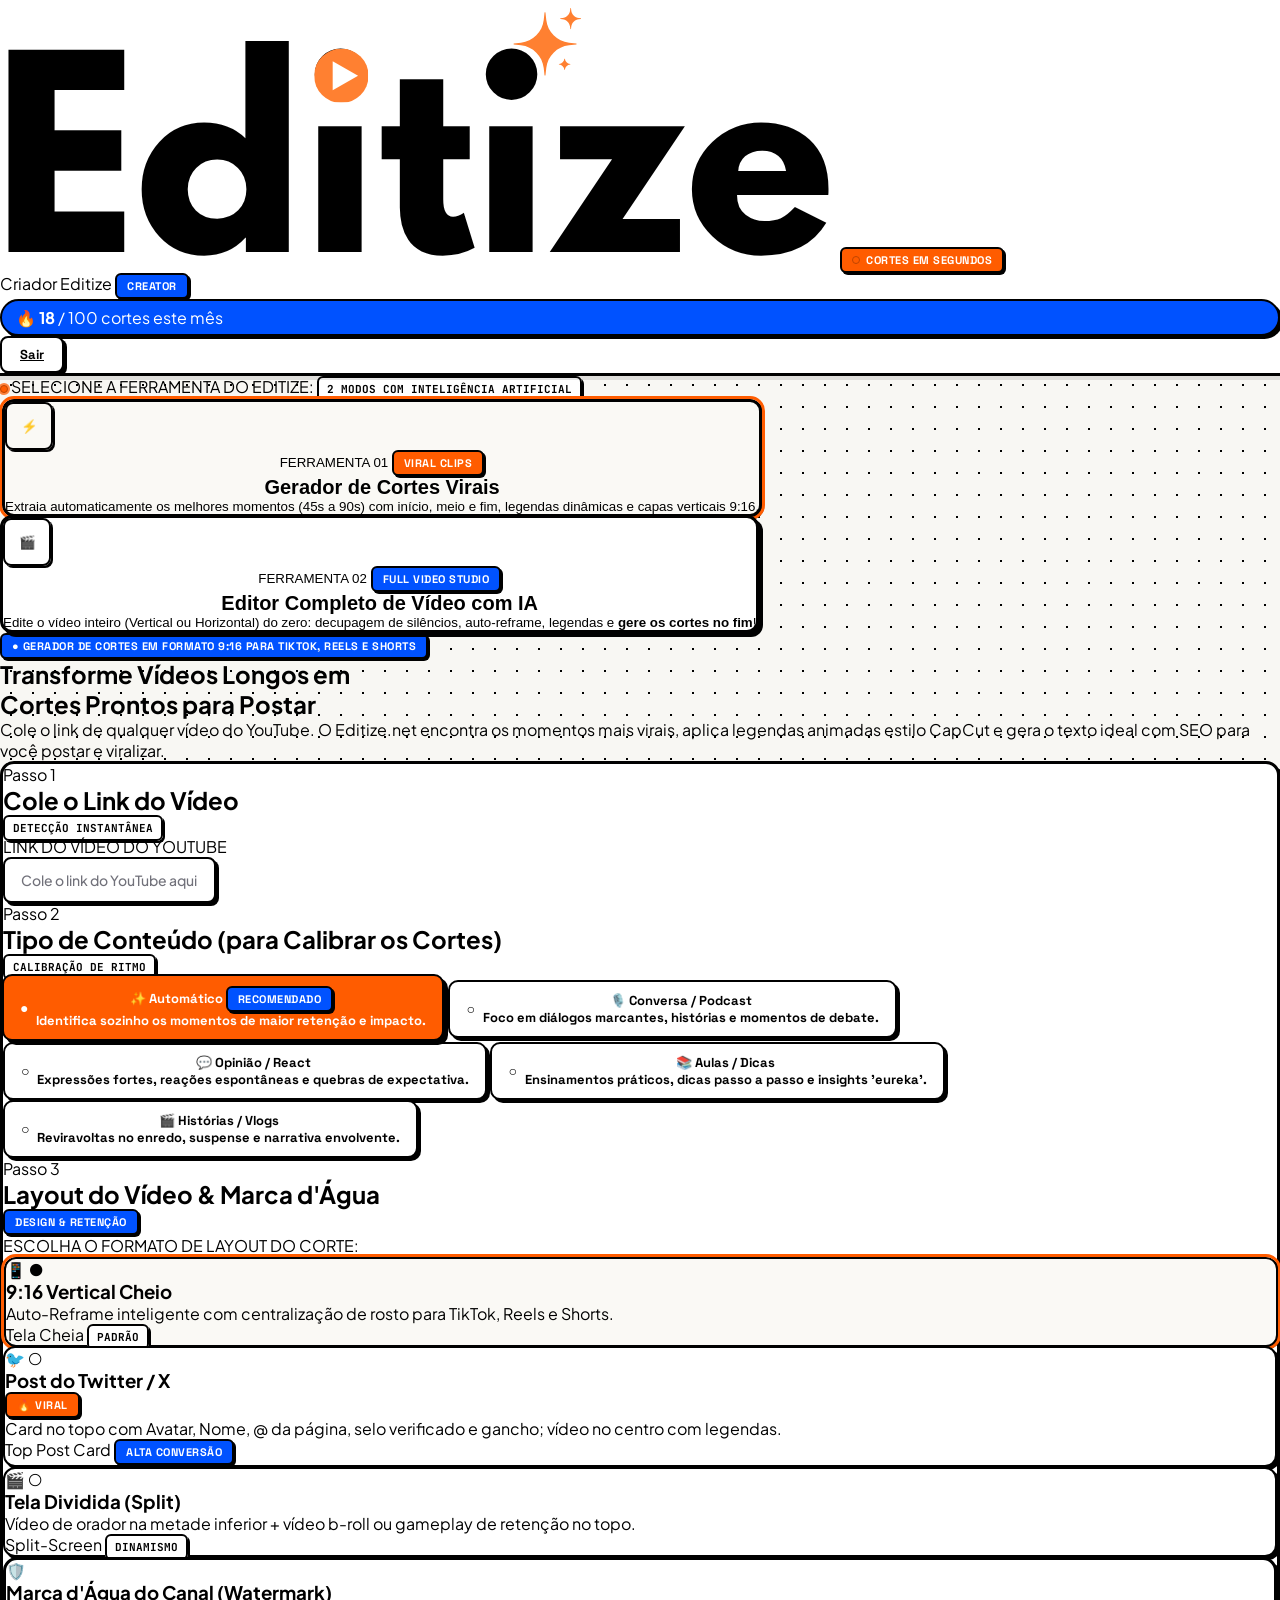
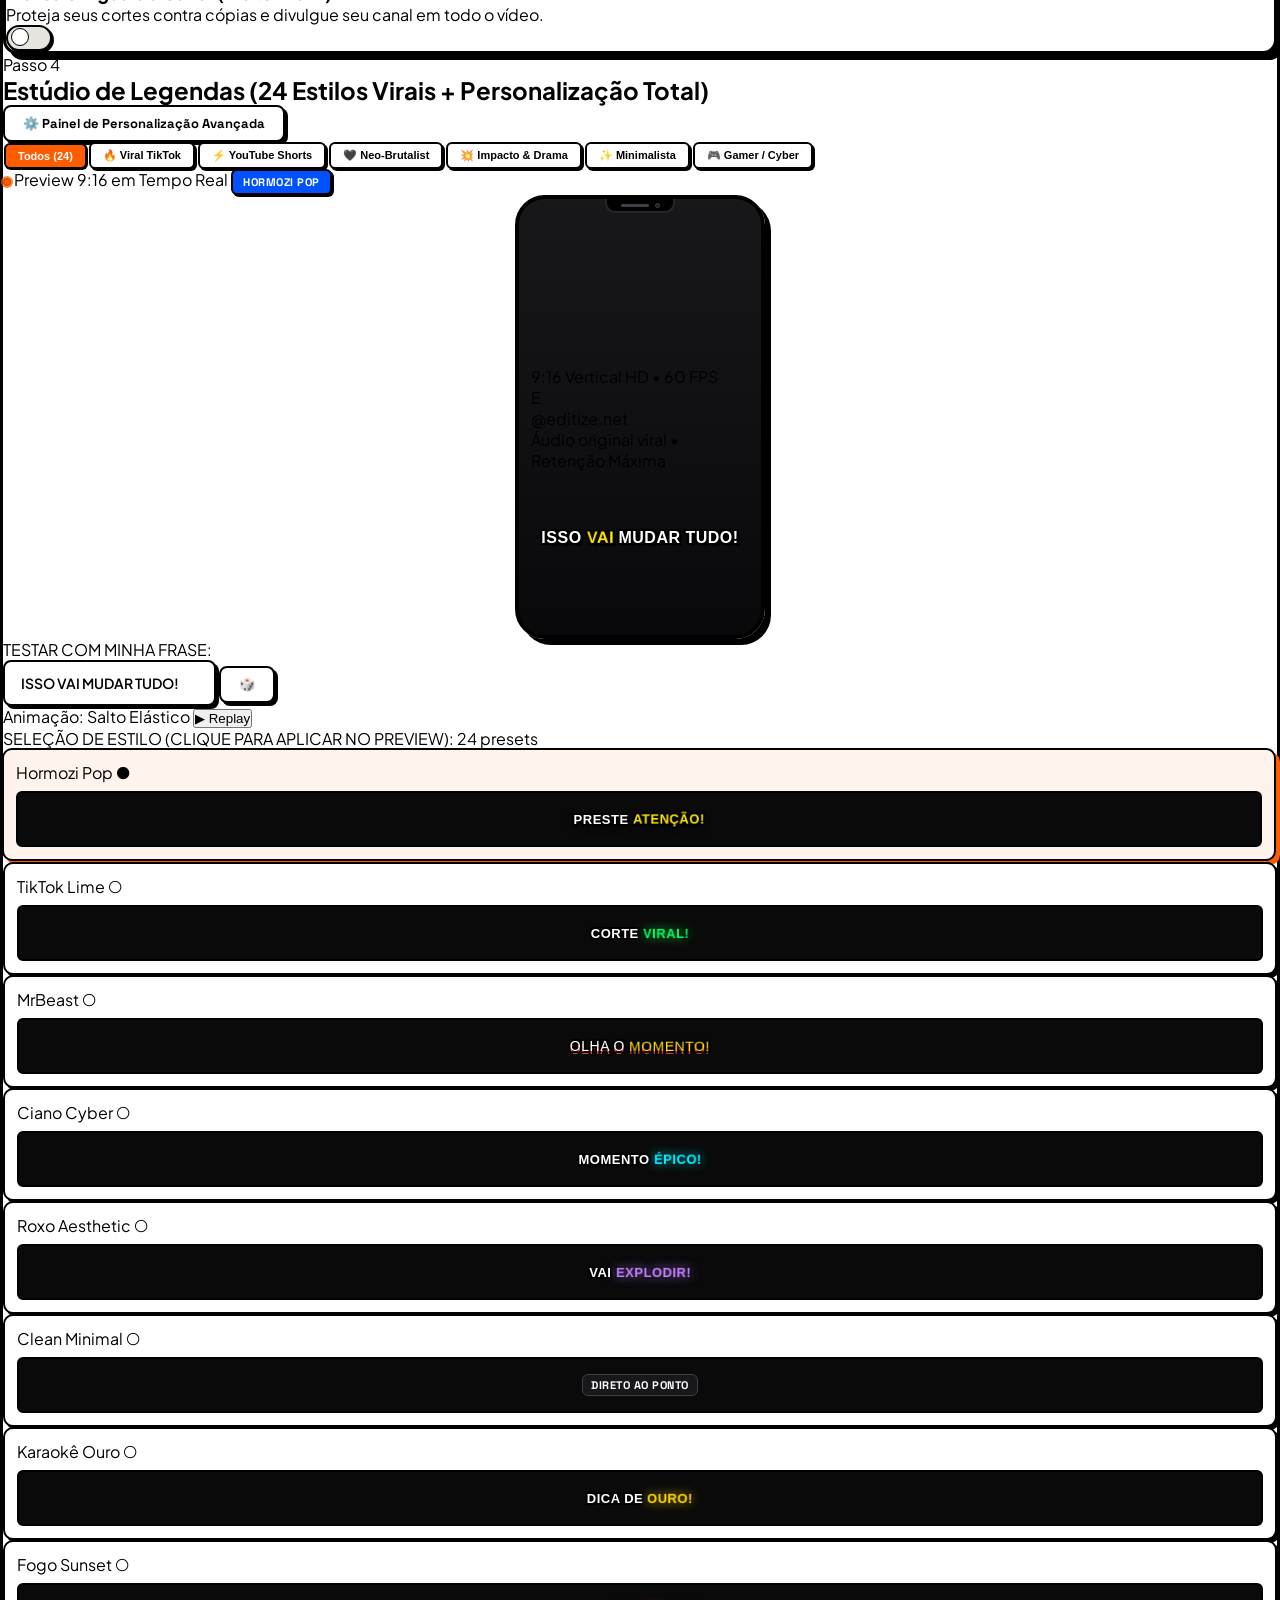
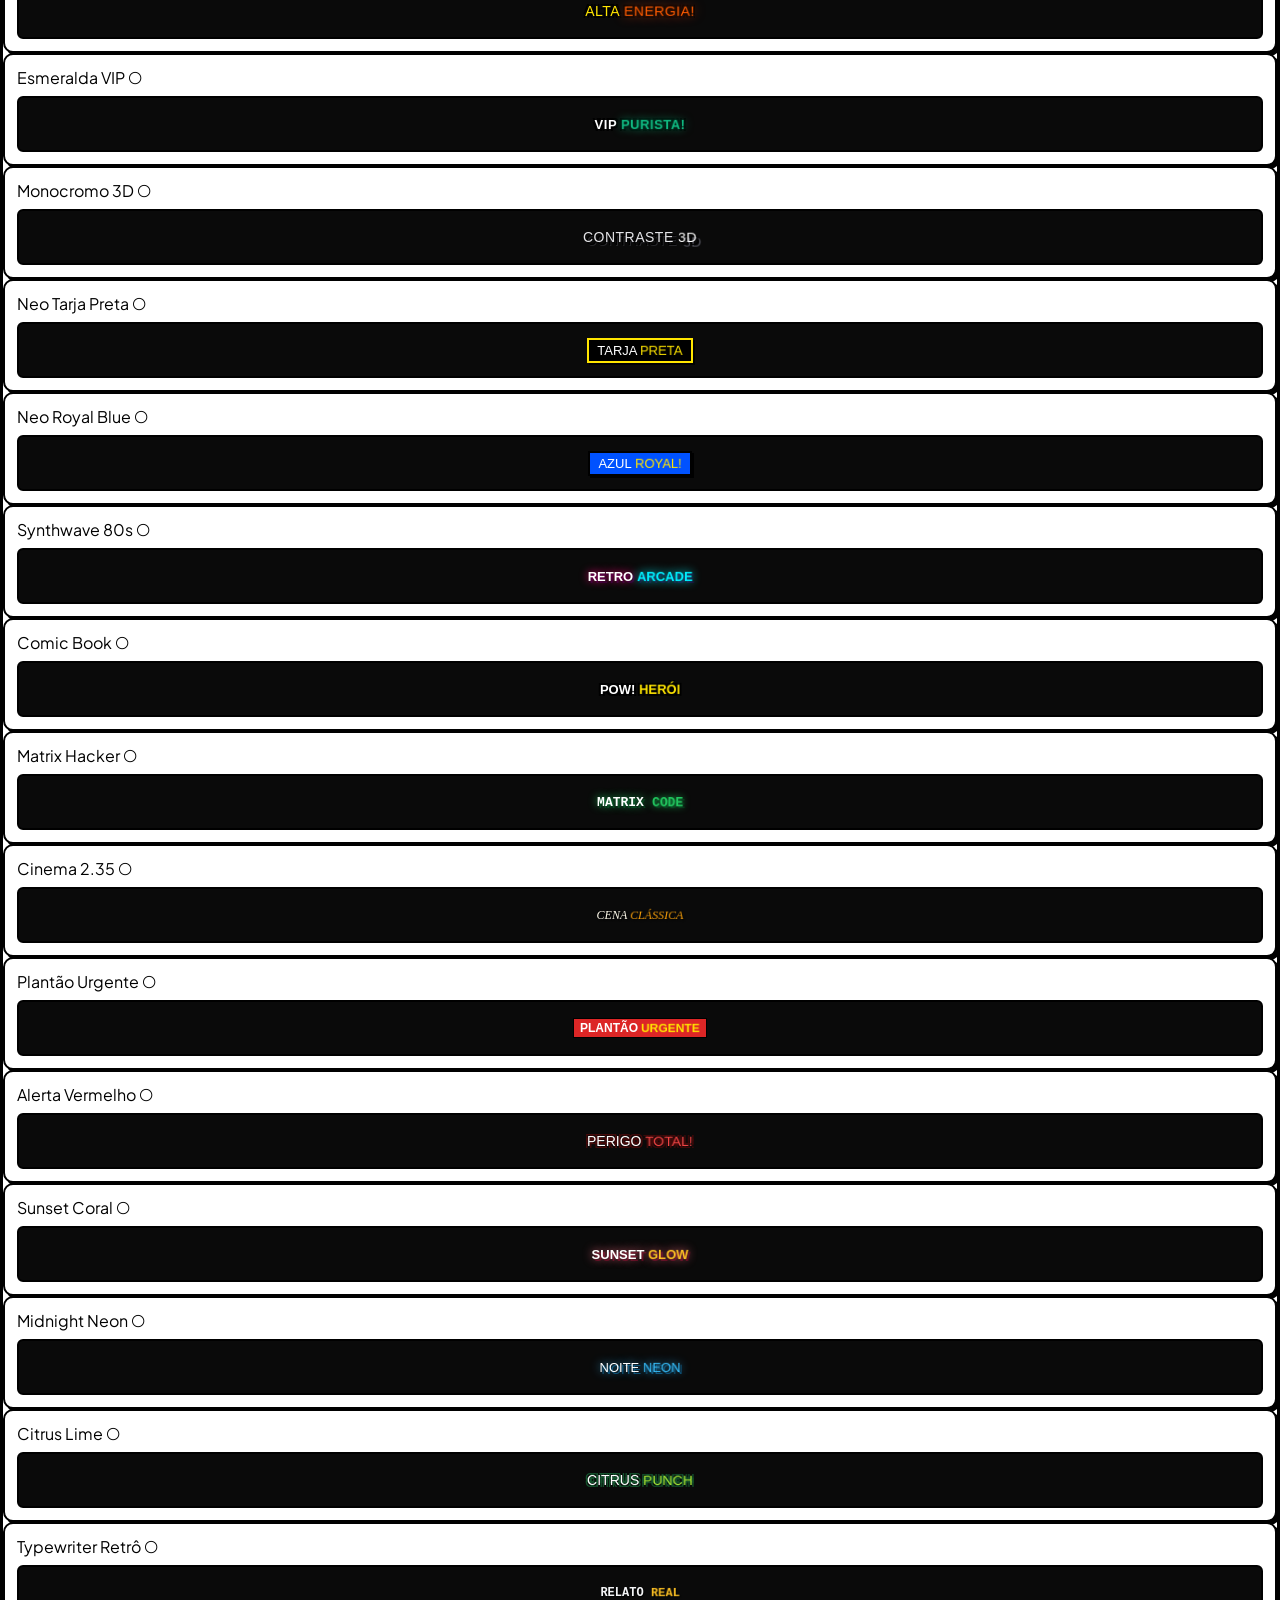
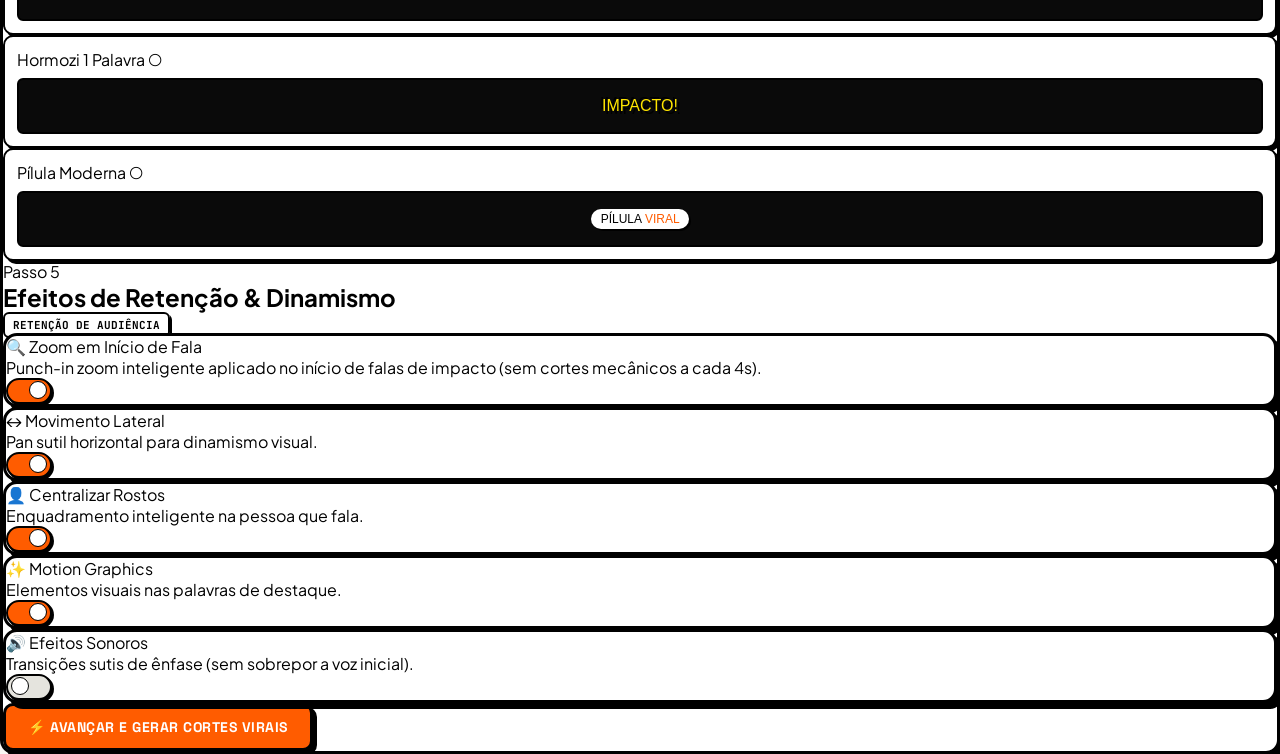
==== commit 2c7c6688: "feat: logo oficial Editize, correcao de efeitos sonoros, editor de legendas e IA contextual de trans" ====
--- a/public/index.html
+++ b/public/index.html
@@ -81,7 +81,7 @@
     <!-- Cabeçalho Principal -->
     <header class="header-glass py-4 px-6 md:px-12 flex justify-between items-center sticky top-0 z-50">
         <div class="flex items-center gap-4">
-            <img src="/static/logo.svg" alt="Editize.net" class="h-8">
+            <img src="/static/logo.png" alt="Editize" class="h-8 md:h-9 object-contain">
             <span class="badge-neon hidden sm:inline-flex">
                 <span class="radar-dot"></span>
                 <span>Cortes em Segundos</span>
@@ -1207,10 +1207,10 @@
                             <div class="text-xs font-black text-black flex items-center gap-1.5">
                                 <span>🔊 Efeitos Sonoros</span>
                             </div>
-                            <p class="text-[11px] text-zinc-600 font-medium">Whooshes e pops sincronizados com cortes.</p>
+                            <p class="text-[11px] text-zinc-600 font-medium">Transições sutis de ênfase (sem sobrepor a voz inicial).</p>
                         </div>
                         <label class="toggle-switch">
-                            <input type="checkbox" id="toggle-sound-effects" checked>
+                            <input type="checkbox" id="toggle-sound-effects">
                             <span class="toggle-slider"></span>
                         </label>
                     </div>
@@ -1480,8 +1480,12 @@
 
             <!-- Campo de Texto das Falas -->
             <div class="space-y-1.5">
-                <label class="block text-[11px] font-black text-zinc-800 uppercase">FALAS / TEXTO DA LEGENDA:</label>
-                <textarea id="edit-sub-text" rows="3" oninput="updateModalPreviewText()" class="tech-input text-xs w-full font-medium" placeholder="Digite as frases faladas..."></textarea>
+                <div class="flex justify-between items-center">
+                    <label class="block text-[11px] font-black text-zinc-800 uppercase">Falas e Palavras da Legenda:</label>
+                    <span class="text-[10px] text-zinc-500 font-bold">Edição Direta do Texto Falado</span>
+                </div>
+                <textarea id="edit-sub-text" rows="5" oninput="updateModalPreviewText()" class="tech-input text-xs w-full font-medium leading-relaxed" placeholder="Digite ou corrija as falas deste corte..."></textarea>
+                <p class="text-[10px] text-zinc-500 font-medium">Dica: Corrija palavras com som trocado ou nomes próprios. A sincronização de áudio será preservada automaticamente ao salvar.</p>
             </div>
 
             <!-- Mini Preview da Legenda no Modal -->
